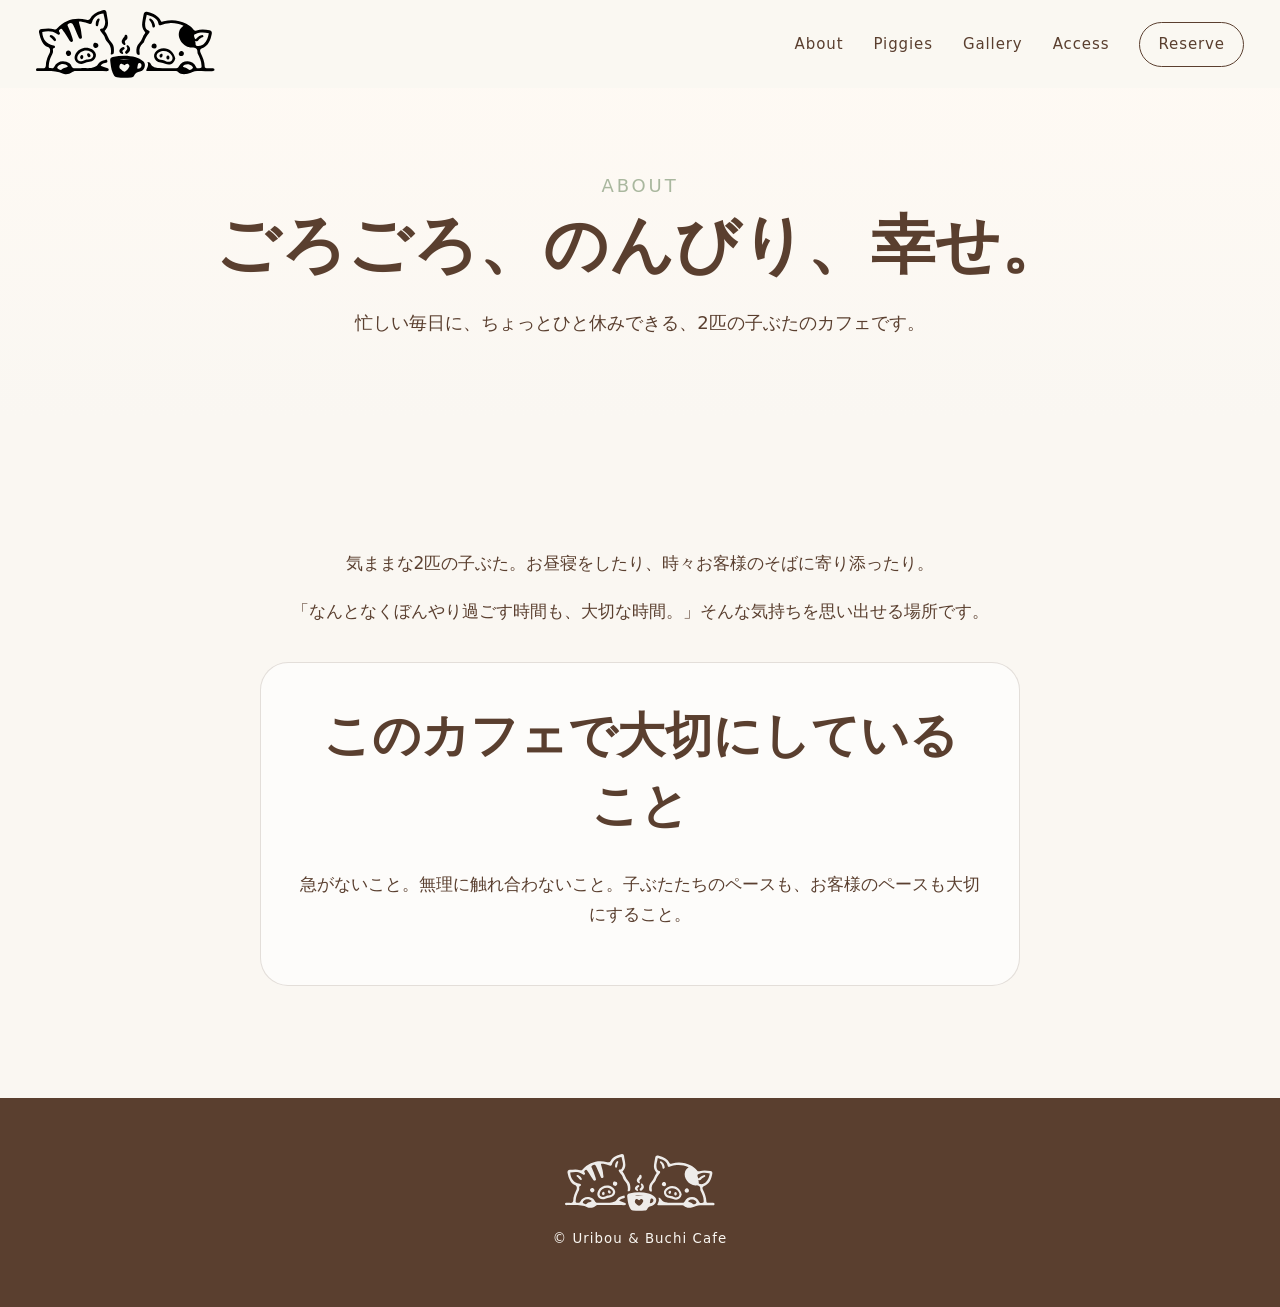
==== about.html @ 6b231676 "version2と同じ！" ====
<!doctype html>
<html lang="ja">
<head>
  <meta charset="utf-8">
  <meta name="viewport" content="width=device-width, initial-scale=1">
  <title>About | ウリ坊とぶちのカフェ</title>
  <link rel="stylesheet" href="style.css">
</head>
<body>
  <header class="site-header">
    <a class="header-logo" href="index.html" aria-label="トップへ戻る">
      <img src="logo.svg" alt="ウリ坊とぶちのカフェ">
    </a>

    <input type="checkbox" id="menu-toggle" class="menu-toggle" aria-label="メニューを開く">
    <label class="menu-button" for="menu-toggle">
      <span></span>
      <span></span>
      <span></span>
    </label>

    <nav class="site-nav" aria-label="メインメニュー">
      <a href="about.html">About</a>
      <a href="piggies.html">Piggies</a>
      <a href="gallery.html">Gallery</a>
      <a href="access.html">Access</a>
      <a class="reserve-link" href="reserve.html">Reserve</a>
    </nav>
  </header>

  <main>
    <section class="page-hero">
      <p class="section-kicker">About</p>
      <h1>ごろごろ、のんびり、幸せ。</h1>
      <p>忙しい毎日に、ちょっとひと休みできる、2匹の子ぶたのカフェです。</p>
    </section>

    <section class="section">
      <div class="section-inner narrow">
        <p>気ままな2匹の子ぶた。お昼寝をしたり、時々お客様のそばに寄り添ったり。</p>
        <p>「なんとなくぼんやり過ごす時間も、大切な時間。」そんな気持ちを思い出せる場所です。</p>
        <div class="soft-box">
          <h2>このカフェで大切にしていること</h2>
          <p>急がないこと。無理に触れ合わないこと。子ぶたたちのペースも、お客様のペースも大切にすること。</p>
        </div>
      </div>
    </section>

  </main>
  <footer class="site-footer">
    <img src="logo.svg" alt="ウリ坊とぶちのカフェ">
    <small>&copy; Uribou & Buchi Cafe</small>
  </footer>

</body>
</html>
---- style.css ----
@charset "UTF-8";

:root {
  --ivory: #faf7f2;
  --brown: #5a3f2f;
  --brown-soft: rgba(90, 63, 47, .72);
  --sage: #a9b79e;
  --white: #fff;
}

* { box-sizing: border-box; }
html { scroll-behavior: smooth; }
body {
  margin: 0;
  background: var(--ivory);
  color: var(--brown);
  font-family: "Yu Gothic", "Hiragino Kaku Gothic ProN", system-ui, sans-serif;
  line-height: 1.8;
}
img, video { max-width: 100%; }
a { color: inherit; text-decoration: none; }

.loading {
  position: fixed;
  inset: 0;
  z-index: 9999;
  display: grid;
  place-items: center;
  background: var(--ivory);
  animation: loadingFadeOut 1s ease 2s forwards;
}
.loading img { display: block; max-width: none; max-height: none; }
@keyframes loadingFadeOut {
  to { opacity: 0; visibility: hidden; pointer-events: none; }
}

.site-header {
  position: fixed;
  top: 0;
  left: 0;
  z-index: 20;
  width: 100%;
  height: 88px;
  display: flex;
  align-items: center;
  justify-content: space-between;
  padding: 20px 36px;
  background: rgba(250, 247, 242, .88);
  backdrop-filter: blur(10px);
}
.header-logo { display: block; width: clamp(130px, 14vw, 190px); }
.header-logo img { display: block; width: 100%; height: auto; }

.site-nav {
  display: flex;
  align-items: center;
  gap: 30px;
  font-size: 15px;
  letter-spacing: .06em;
}
.site-nav a { position: relative; padding: 6px 0; }
.site-nav a::after {
  content: "";
  position: absolute;
  left: 0; bottom: 0;
  width: 0; height: 1px;
  background: var(--brown);
  transition: width .3s ease;
}
.site-nav a:hover::after { width: 100%; }
.reserve-link {
  padding: 8px 18px !important;
  border: 1px solid var(--brown);
  border-radius: 999px;
}
.reserve-link::after { display: none; }
.menu-toggle, .menu-button { display: none; }

.hero {
  position: relative;
  min-height: 100vh;
  display: grid;
  place-items: center;
  overflow: hidden;
  background: var(--brown);
}
.hero-video {
  position: absolute;
  inset: -3px;
  width: calc(100% + 6px);
  height: calc(100% + 6px);
  object-fit: cover;
  filter: blur(1.5px);
  opacity: 0;
  animation: videoIn 1.4s ease 1.9s forwards;
}
.hero-overlay {
  position: absolute;
  inset: 0;
  background: rgba(60, 38, 25, .28);
  opacity: 0;
  animation: videoIn 1.4s ease 1.9s forwards;
}
@keyframes videoIn { to { opacity: 1; } }

.hero-copy {
  position: relative;
  z-index: 2;
  text-align: center;
  color: var(--white);
  padding: 24px;
  opacity: 0;
  transform: translateY(16px);
  animation: copyIn 1.2s ease 2.6s forwards;
}
@keyframes copyIn { to { opacity: 1; transform: translateY(0); } }

.hero-label {
  margin: 0 0 18px;
  font-size: 14px;
  letter-spacing: .18em;
  text-transform: uppercase;
}
.hero h1 {
  margin: 0 0 16px;
  font-size: clamp(34px, 5vw, 76px);
  line-height: 1.35;
  letter-spacing: .05em;
  text-shadow: 0 3px 18px rgba(0, 0, 0, .35);
}
.hero-sub {
  margin: 0 0 42px;
  font-size: clamp(18px, 2.4vw, 34px);
  letter-spacing: .08em;
  text-shadow: 0 3px 18px rgba(0, 0, 0, .35);
}
.scroll-link {
  display: inline-block;
  font-size: 13px;
  letter-spacing: .18em;
  opacity: .9;
}
.scroll-link::after {
  content: "";
  display: block;
  width: 1px;
  height: 46px;
  margin: 12px auto 0;
  background: currentColor;
}

.page-hero {
  padding: 170px 28px 80px;
  text-align: center;
  background: linear-gradient(180deg, #fffaf4, var(--ivory));
}
.page-hero h1 {
  margin: 0 0 18px;
  font-size: clamp(34px, 5vw, 64px);
  line-height: 1.35;
}
.page-hero p {
  margin: 0 auto;
  max-width: 720px;
  font-size: 18px;
}

.section { padding: 112px 28px; }
.section-inner {
  width: min(1040px, 100%);
  margin: 0 auto;
}
.narrow {
  width: min(760px, 100%);
  text-align: center;
}
.section-kicker {
  margin: 0 0 12px;
  color: var(--sage);
  font-size: 14px;
  letter-spacing: .16em;
  text-transform: uppercase;
}
.section h2 {
  margin: 0 0 28px;
  font-size: clamp(28px, 4vw, 48px);
  line-height: 1.45;
}
.section p { font-size: 17px; }
.center { text-align: center; margin-top: 34px; }

.text-link {
  display: inline-block;
  margin-top: 24px;
  padding-bottom: 4px;
  border-bottom: 1px solid currentColor;
  letter-spacing: .06em;
}

.piggies-section, .access-section { background: #fffaf4; }

.piggy-cards {
  display: grid;
  grid-template-columns: repeat(2, 1fr);
  gap: 26px;
  margin-top: 36px;
}
.piggy-card, .reserve-card, .soft-box {
  padding: 38px;
  border: 1px solid rgba(90, 63, 47, .16);
  border-radius: 28px;
  background: rgba(255, 255, 255, .62);
}
.soft-box { margin-top: 36px; }
.piggy-photo {
  width: 100%;
  aspect-ratio: 4 / 3;
  object-fit: cover;
  border-radius: 22px;
  margin-bottom: 22px;
  filter: saturate(.92);
}
.piggy-icon {
  font-size: 42px;
  margin-bottom: 12px;
}
.piggy-card h3 {
  margin: 0 0 10px;
  font-size: 24px;
}
.piggy-card p { margin: 0; }

.profile-list {
  display: grid;
  gap: 42px;
}
.profile-card {
  display: grid;
  grid-template-columns: 1.05fr .95fr;
  gap: 38px;
  align-items: center;
  padding: 38px;
  border-radius: 34px;
  background: rgba(255, 255, 255, .66);
  border: 1px solid rgba(90, 63, 47, .14);
}
.profile-card.reverse img { order: 2; }
.profile-card img {
  width: 100%;
  aspect-ratio: 4 / 3;
  object-fit: cover;
  border-radius: 28px;
}
.profile-card h2 {
  margin: 0 0 16px;
  font-size: clamp(30px, 4vw, 48px);
}
.simple-list {
  margin: 24px 0 0;
  padding-left: 1.3em;
}

.movie-section {
  background: var(--ivory);
}
.movie-grid {
  display: grid;
  grid-template-columns: .8fr 1.2fr;
  gap: 44px;
  align-items: center;
}
.inline-video,
.featured-movie video {
  width: 100%;
  border-radius: 34px;
  object-fit: cover;
  filter: blur(.6px) saturate(.92);
}
.inline-video {
  aspect-ratio: 16 / 9;
}
.featured-movie {
  margin-bottom: 38px;
}
.featured-movie video {
  max-height: 620px;
}

.gallery-grid {
  display: grid;
  grid-template-columns: repeat(4, 1fr);
  gap: 18px;
  margin-top: 36px;
}
.gallery-image,
.gallery-item {
  width: 100%;
  aspect-ratio: 4 / 5;
  border-radius: 28px;
}
.gallery-image {
  object-fit: cover;
}
.gallery-item {
  display: grid;
  place-items: center;
  background: linear-gradient(145deg, #f1e7d8, #fffaf4);
  color: var(--brown-soft);
  font-size: 15px;
  letter-spacing: .08em;
}

.access-grid {
  display: grid;
  grid-template-columns: 1fr 1.1fr;
  gap: 48px;
  align-items: center;
}
.info-list { margin: 0; }
.info-list div {
  display: grid;
  grid-template-columns: 100px 1fr;
  gap: 20px;
  padding: 16px 0;
  border-bottom: 1px solid rgba(90, 63, 47, .16);
}
.info-list dt { font-weight: 700; }
.info-list dd { margin: 0; }
.map-placeholder {
  min-height: 320px;
  display: grid;
  place-items: center;
  border-radius: 32px;
  background: #eadfcf;
  color: rgba(90, 63, 47, .46);
  letter-spacing: .2em;
}

.reserve-section { text-align: center; }
.reserve-card { margin-bottom: 28px; }
.reserve-button {
  display: inline-block;
  margin-top: 26px;
  padding: 14px 42px;
  border-radius: 999px;
  background: var(--brown);
  color: var(--white);
  letter-spacing: .08em;
}

.site-footer {
  display: grid;
  place-items: center;
  gap: 16px;
  padding: 56px 24px;
  background: var(--brown);
  color: var(--ivory);
}
.site-footer img {
  width: 150px;
  filter: brightness(0) invert(1);
  opacity: .9;
}
.site-footer small { letter-spacing: .08em; }

@media (max-width: 768px) {
  .site-header {
    height: 76px;
    padding: 16px 20px;
  }

  .header-logo { width: 142px; }

  .menu-button {
    display: grid;
    gap: 5px;
    width: 36px;
    cursor: pointer;
  }

  .menu-button span {
    display: block;
    height: 1px;
    background: var(--brown);
  }

  .site-nav {
    position: fixed;
    top: 76px;
    left: 0;
    width: 100%;
    display: grid;
    gap: 0;
    padding: 18px 24px 28px;
    background: rgba(250, 247, 242, .96);
    transform: translateY(-120%);
    transition: transform .3s ease;
  }

  .menu-toggle:checked ~ .site-nav {
    transform: translateY(0);
  }

  .site-nav a {
    padding: 14px 0;
    border-bottom: 1px solid rgba(90, 63, 47, .12);
  }

  .reserve-link {
    margin-top: 16px;
    text-align: center;
  }

  .page-hero { padding: 130px 22px 64px; }
  .section { padding: 84px 22px; }

  .piggy-cards,
  .gallery-grid,
  .access-grid,
  .movie-grid,
  .profile-card {
    grid-template-columns: 1fr;
  }

  .gallery-grid { grid-template-columns: repeat(2, 1fr); }
  .profile-card.reverse img { order: 0; }
  .piggy-card, .reserve-card, .soft-box, .profile-card { padding: 28px; }
}
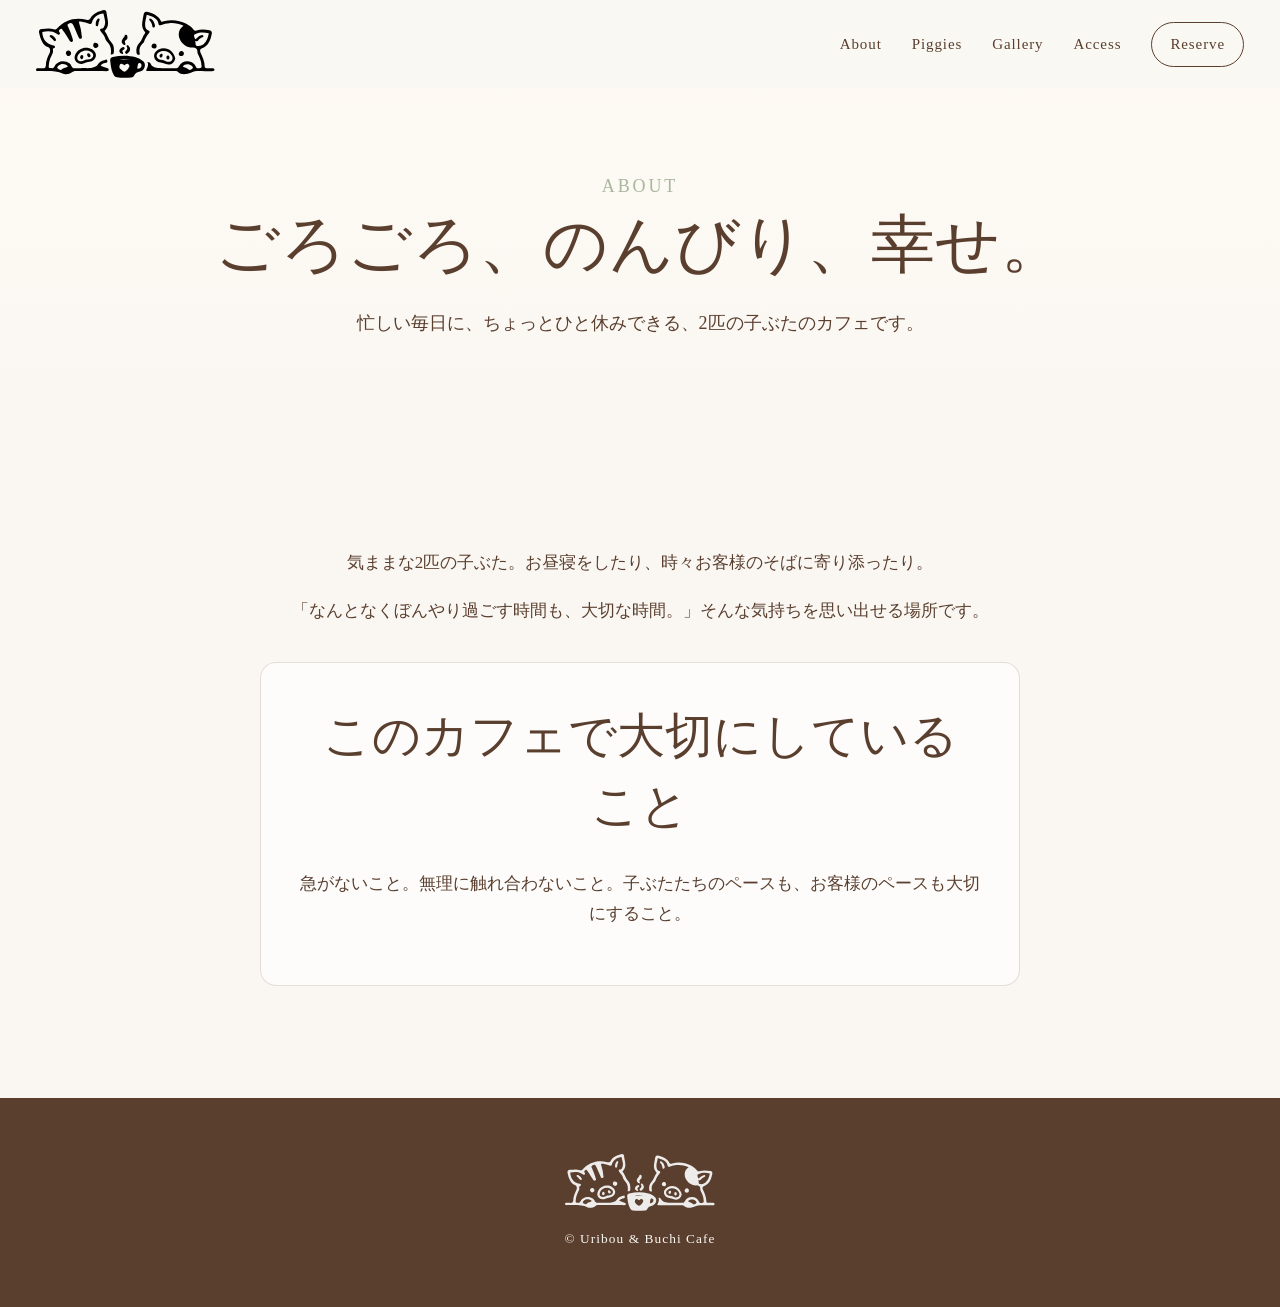
==== commit c2aba7b9: "version3" ====
--- a/about.html
+++ b/about.html
@@ -4,7 +4,7 @@
   <meta charset="utf-8">
   <meta name="viewport" content="width=device-width, initial-scale=1">
   <title>About | ウリ坊とぶちのカフェ</title>
-  <link rel="stylesheet" href="style.css">
+  <link rel="stylesheet" href="css/style.css">
 </head>
 <body>
   <header class="site-header">
--- a/css/style.css
+++ b/css/style.css
@@ -0,0 +1,436 @@
+@charset "UTF-8";
+
+:root {
+  --ivory: #faf7f2;
+  --brown: #5a3f2f;
+  --brown-soft: rgba(90, 63, 47, .72);
+  --sage: #a9b79e;
+  --white: #fff;
+}
+
+* { box-sizing: border-box; }
+html { scroll-behavior: smooth; }
+body {
+  margin: 0;
+  background: var(--ivory);
+  color: var(--brown);
+  font-family: "Noto Serif JP", serif;
+  font-weight: 300;
+  line-height: 1.8;
+}
+
+h1,
+h2,
+.hero-copy {
+  font-weight: 200;
+  line-height: 1.3;
+}
+img, video { max-width: 100%; }
+a { color: inherit; text-decoration: none; }
+
+.loading {
+  position: fixed;
+  inset: 0;
+  z-index: 9999;
+  display: grid;
+  place-items: center;
+  background: var(--ivory);
+  animation: loadingFadeOut 1s ease 2s forwards;
+}
+.loading img { display: block; max-width: none; max-height: none; }
+@keyframes loadingFadeOut {
+  to { opacity: 0; visibility: hidden; pointer-events: none; }
+}
+
+.site-header {
+  position: fixed;
+  top: 0;
+  left: 0;
+  z-index: 20;
+  width: 100%;
+  height: 88px;
+  display: flex;
+  align-items: center;
+  justify-content: space-between;
+  padding: 20px 36px;
+  background: rgba(250, 247, 242, .88);
+  backdrop-filter: blur(10px);
+}
+.header-logo { display: block; width: clamp(130px, 14vw, 190px); }
+.header-logo img { display: block; width: 100%; height: auto; }
+
+.site-nav {
+  display: flex;
+  align-items: center;
+  gap: 30px;
+  font-size: 15px;
+  letter-spacing: .06em;
+}
+.site-nav a { position: relative; padding: 6px 0; }
+.site-nav a::after {
+  content: "";
+  position: absolute;
+  left: 0; bottom: 0;
+  width: 0; height: 1px;
+  background: var(--brown);
+  transition: width .3s ease;
+}
+.site-nav a:hover::after { width: 100%; }
+.reserve-link {
+  padding: 8px 18px !important;
+  border: 1px solid var(--brown);
+  border-radius: 999px;
+}
+.reserve-link::after { display: none; }
+.menu-toggle, .menu-button { display: none; }
+
+.hero {
+  position: relative;
+  min-height: 100vh;
+  display: grid;
+  place-items: center;
+  overflow: hidden;
+  background: var(--brown);
+}
+.hero-video {
+  position: absolute;
+  inset: -3px;
+  width: calc(100% + 6px);
+  height: calc(100% + 6px);
+  object-fit: cover;
+  filter: blur(1.5px);
+  opacity: 0;
+  animation: videoIn 1.4s ease 1.9s forwards;
+}
+.hero-overlay {
+  position: absolute;
+  inset: 0;
+  background: rgba(60, 38, 25, .28);
+  opacity: 0;
+  animation: videoIn 1.4s ease 1.9s forwards;
+}
+@keyframes videoIn { to { opacity: 1; } }
+
+.hero-copy {
+  position: relative;
+  z-index: 2;
+  text-align: center;
+  color: var(--white);
+  padding: 24px;
+  opacity: 0;
+  transform: translateY(16px);
+  animation: copyIn 1.2s ease 2.6s forwards;
+}
+@keyframes copyIn { to { opacity: 1; transform: translateY(0); } }
+
+.hero-label {
+  margin: 0 0 18px;
+  font-size: 14px;
+  letter-spacing: .18em;
+  text-transform: uppercase;
+}
+.hero h1 {
+  margin: 0 0 16px;
+  font-size: clamp(34px, 5vw, 76px);
+  line-height: 1.35;
+  letter-spacing: .05em;
+  text-shadow: 0 3px 18px rgba(0, 0, 0, .35);
+}
+.hero-sub {
+  margin: 0 0 42px;
+  font-size: clamp(18px, 2.4vw, 34px);
+  letter-spacing: .08em;
+  text-shadow: 0 3px 18px rgba(0, 0, 0, .35);
+}
+.scroll-link {
+  display: inline-block;
+  font-size: 13px;
+  letter-spacing: .18em;
+  opacity: .9;
+}
+.scroll-link::after {
+  content: "";
+  display: block;
+  width: 1px;
+  height: 46px;
+  margin: 12px auto 0;
+  background: currentColor;
+}
+
+.page-hero {
+  padding: 170px 28px 80px;
+  text-align: center;
+  background: linear-gradient(180deg, #fffaf4, var(--ivory));
+}
+.page-hero h1 {
+  margin: 0 0 18px;
+  font-size: clamp(34px, 5vw, 64px);
+  line-height: 1.35;
+}
+.page-hero p {
+  margin: 0 auto;
+  max-width: 720px;
+  font-size: 18px;
+}
+
+.section { padding: 112px 28px; }
+.section-inner {
+  width: min(1040px, 100%);
+  margin: 0 auto;
+}
+.narrow {
+  width: min(760px, 100%);
+  text-align: center;
+}
+.section-kicker {
+  margin: 0 0 12px;
+  color: var(--sage);
+  font-size: 14px;
+  letter-spacing: .16em;
+  text-transform: uppercase;
+}
+.section h2 {
+  margin: 0 0 28px;
+  font-size: clamp(28px, 4vw, 48px);
+  line-height: 1.45;
+}
+.section p { font-size: 17px; }
+.center { text-align: center; margin-top: 34px; }
+
+.text-link {
+  display: inline-block;
+  margin-top: 24px;
+  padding-bottom: 4px;
+  border-bottom: 1px solid currentColor;
+  letter-spacing: .06em;
+}
+
+.piggies-section, .access-section { background: #fffaf4; }
+
+.piggy-cards {
+  display: grid;
+  grid-template-columns: repeat(2, 1fr);
+  gap: 26px;
+  margin-top: 36px;
+}
+.piggy-card, .reserve-card, .soft-box {
+  padding: 38px;
+  border: 1px solid rgba(90, 63, 47, .16);
+  border-radius: 16px;
+  background: rgba(255, 255, 255, .62);
+}
+.soft-box { margin-top: 36px; }
+.piggy-photo {
+  width: 100%;
+  aspect-ratio: 4 / 3;
+  object-fit: cover;
+  border-radius: 22px;
+  margin-bottom: 22px;
+  filter: saturate(.92);
+}
+.piggy-icon {
+  font-size: 42px;
+  margin-bottom: 12px;
+}
+.piggy-card h3 {
+  margin: 0 0 10px;
+  font-size: 24px;
+}
+.piggy-card p { margin: 0; }
+
+.profile-list {
+  display: grid;
+  gap: 42px;
+}
+.profile-card {
+  display: grid;
+  grid-template-columns: 1.05fr .95fr;
+  gap: 38px;
+  align-items: center;
+  padding: 38px;
+  border-radius: 16px;
+  background: rgba(255, 255, 255, .66);
+  border: 1px solid rgba(90, 63, 47, .14);
+}
+.profile-card.reverse img { order: 2; }
+.profile-card img {
+  width: 100%;
+  aspect-ratio: 4 / 3;
+  object-fit: cover;
+  border-radius: 16px;
+}
+.profile-card h2 {
+  margin: 0 0 16px;
+  font-size: clamp(30px, 4vw, 48px);
+}
+.simple-list {
+  margin: 24px 0 0;
+  padding-left: 1.3em;
+}
+
+.movie-section {
+  background: var(--ivory);
+}
+.movie-grid {
+  display: grid;
+  grid-template-columns: .8fr 1.2fr;
+  gap: 44px;
+  align-items: center;
+}
+.inline-video,
+.featured-movie video {
+  width: 100%;
+  border-radius: 16px;
+  object-fit: cover;
+  filter: blur(.6px) saturate(.92);
+}
+.inline-video {
+  aspect-ratio: 16 / 9;
+}
+.featured-movie {
+  margin-bottom: 38px;
+}
+.featured-movie video {
+  max-height: 620px;
+}
+
+.gallery-grid {
+  display: grid;
+  grid-template-columns: repeat(4, 1fr);
+  gap: 18px;
+  margin-top: 36px;
+}
+.gallery-image,
+.gallery-item {
+  width: 100%;
+  aspect-ratio: 4 / 5;
+  border-radius: 16px;
+}
+.gallery-image {
+  object-fit: cover;
+}
+.gallery-item {
+  display: grid;
+  place-items: center;
+  background: linear-gradient(145deg, #f1e7d8, #fffaf4);
+  color: var(--brown-soft);
+  font-size: 15px;
+  letter-spacing: .08em;
+}
+
+.access-grid {
+  display: grid;
+  grid-template-columns: 1fr 1.1fr;
+  gap: 48px;
+  align-items: center;
+}
+.info-list { margin: 0; }
+.info-list div {
+  display: grid;
+  grid-template-columns: 100px 1fr;
+  gap: 20px;
+  padding: 16px 0;
+  border-bottom: 1px solid rgba(90, 63, 47, .16);
+}
+.info-list dt { font-weight: 700; }
+.info-list dd { margin: 0; }
+.map-placeholder {
+  min-height: 320px;
+  display: grid;
+  place-items: center;
+  border-radius: 10px;
+  background: #eadfcf;
+  color: rgba(90, 63, 47, .46);
+  letter-spacing: .2em;
+}
+
+.reserve-section { text-align: center; }
+.reserve-card { margin-bottom: 28px; }
+.reserve-button {
+  display: inline-block;
+  margin-top: 26px;
+  padding: 14px 42px;
+  border-radius: 999px;
+  background: var(--brown);
+  color: var(--white);
+  letter-spacing: .08em;
+}
+
+.site-footer {
+  display: grid;
+  place-items: center;
+  gap: 16px;
+  padding: 56px 24px;
+  background: var(--brown);
+  color: var(--ivory);
+}
+.site-footer img {
+  width: 150px;
+  filter: brightness(0) invert(1);
+  opacity: .9;
+}
+.site-footer small { letter-spacing: .08em; }
+
+@media (max-width: 768px) {
+  .site-header {
+    height: 76px;
+    padding: 16px 20px;
+  }
+
+  .header-logo { width: 142px; }
+
+  .menu-button {
+    display: grid;
+    gap: 5px;
+    width: 36px;
+    cursor: pointer;
+  }
+
+  .menu-button span {
+    display: block;
+    height: 1px;
+    background: var(--brown);
+  }
+
+  .site-nav {
+    position: fixed;
+    top: 76px;
+    left: 0;
+    width: 100%;
+    display: grid;
+    gap: 0;
+    padding: 18px 24px 28px;
+    background: rgba(250, 247, 242, .96);
+    transform: translateY(-120%);
+    transition: transform .3s ease;
+  }
+
+  .menu-toggle:checked ~ .site-nav {
+    transform: translateY(0);
+  }
+
+  .site-nav a {
+    padding: 14px 0;
+    border-bottom: 1px solid rgba(90, 63, 47, .12);
+  }
+
+  .reserve-link {
+    margin-top: 16px;
+    text-align: center;
+  }
+
+  .page-hero { padding: 130px 22px 64px; }
+  .section { padding: 84px 22px; }
+
+  .piggy-cards,
+  .gallery-grid,
+  .access-grid,
+  .movie-grid,
+  .profile-card {
+    grid-template-columns: 1fr;
+  }
+
+  .gallery-grid { grid-template-columns: repeat(2, 1fr); }
+  .profile-card.reverse img { order: 0; }
+  .piggy-card, .reserve-card, .soft-box, .profile-card { padding: 28px; }
+}
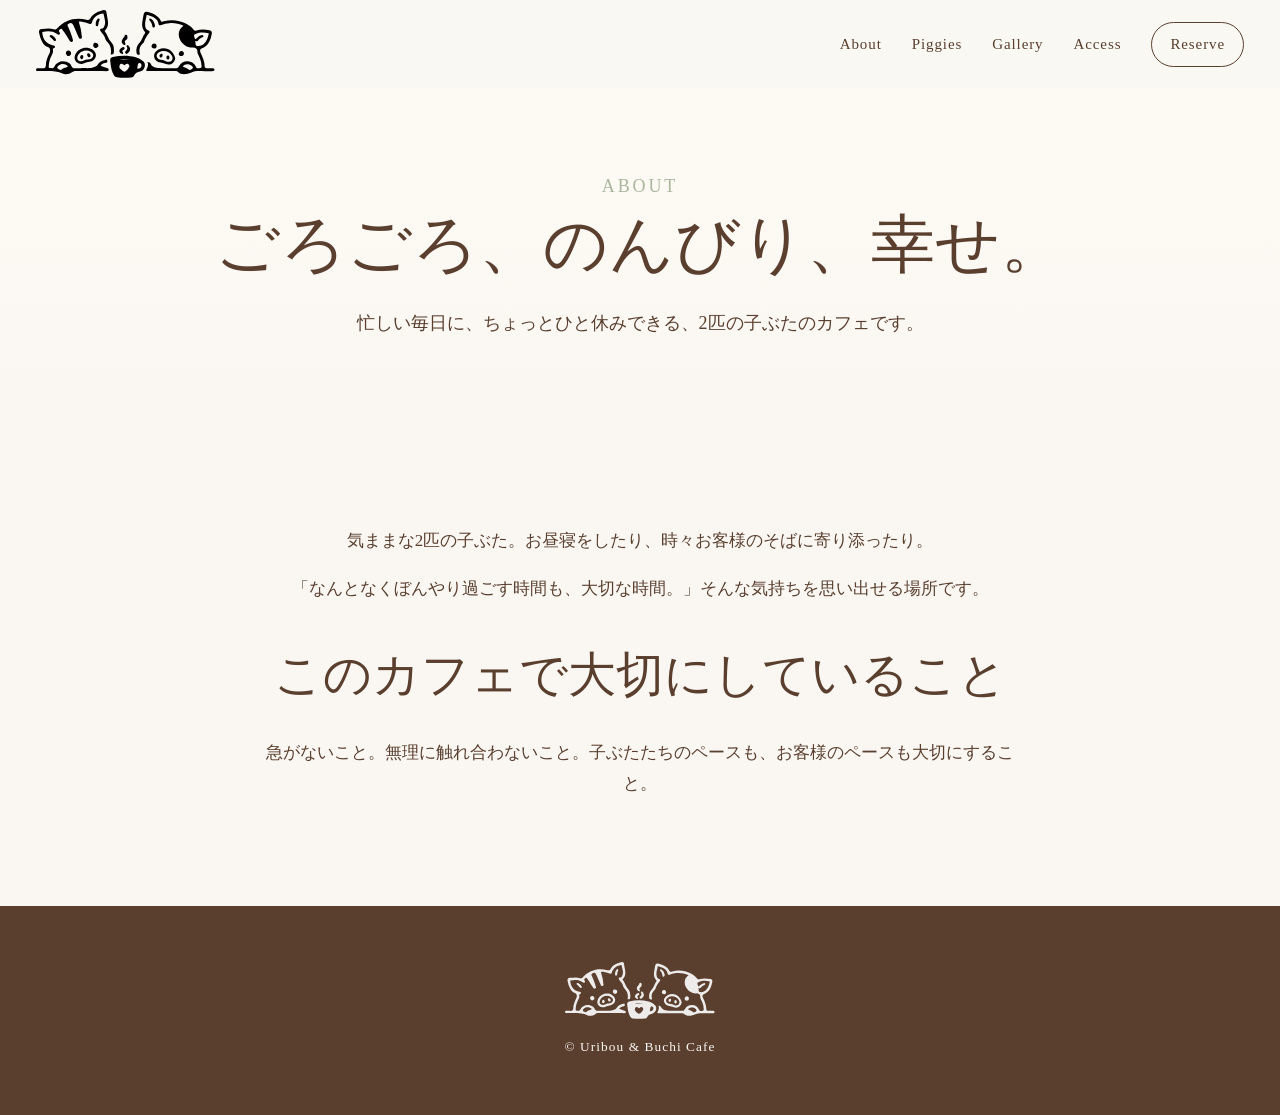
==== commit 36e1bf22: "全ページのアニメーション統一とReserveページの調整 全ページにフローティング演出を追加し、Reserveページのアイキャッチと余白を調整。" ====
--- a/about.html
+++ b/about.html
@@ -52,5 +52,6 @@
     <small>&copy; Uribou & Buchi Cafe</small>
   </footer>
 
+  <script src="js/page-motion.js"></script>
 </body>
 </html>
--- a/css/style.css
+++ b/css/style.css
@@ -8,8 +8,72 @@
   --white: #fff;
 }
 
-* { box-sizing: border-box; }
-html { scroll-behavior: smooth; }
+/* Subpage motion tone
+   TOPと同じく、最初に現れた後は情報を消さずにゆっくり漂わせる */
+.motion-ready .page-motion {
+  opacity: 0;
+  transition:
+    opacity 1.15s ease var(--motion-delay, 0s),
+    transform 1.35s cubic-bezier(.22, 1, .36, 1) var(--motion-delay, 0s);
+}
+
+.motion-ready .page-motion.motion-rise {
+  transform: translateY(42px) scale(.98);
+}
+
+.motion-ready .page-motion.motion-from-left {
+  transform: translateX(-52px) rotate(-1.8deg);
+}
+
+.motion-ready .page-motion.motion-from-right {
+  transform: translateX(52px) rotate(1.8deg);
+}
+
+.motion-ready .page-motion.is-shown {
+  opacity: 1;
+  transform: none;
+}
+
+@keyframes subpage-float {
+  0%,
+  100% {
+    translate: 0 0;
+  }
+
+  36% {
+    translate: 1px -5px;
+  }
+
+  70% {
+    translate: -1px -2px;
+  }
+}
+
+.motion-ready .page-motion.is-shown.is-floating {
+  animation:
+    subpage-float var(--float-duration, 8s) ease-in-out
+    calc(1.35s + var(--motion-delay, 0s)) infinite;
+}
+
+@media (prefers-reduced-motion: reduce) {
+  .motion-ready .page-motion,
+  .motion-ready .page-motion.is-shown.is-floating {
+    opacity: 1;
+    transform: none;
+    translate: none;
+    transition: none;
+    animation: none;
+  }
+}
+
+* {
+  box-sizing: border-box;
+}
+
+html {
+  scroll-behavior: smooth;
+}
+
 body {
   margin: 0;
   background: var(--ivory);
@@ -17,6 +81,9 @@
   font-family: "Noto Serif JP", serif;
   font-weight: 300;
   line-height: 1.8;
+  width: 100%;
+  overflow-x: hidden;
+
 }
 
 h1,
@@ -25,8 +92,16 @@
   font-weight: 200;
   line-height: 1.3;
 }
-img, video { max-width: 100%; }
-a { color: inherit; text-decoration: none; }
+
+img,
+video {
+  max-width: 100%;
+}
+
+a {
+  color: inherit;
+  text-decoration: none;
+}
 
 .loading {
   position: fixed;
@@ -37,9 +112,19 @@
   background: var(--ivory);
   animation: loadingFadeOut 1s ease 2s forwards;
 }
-.loading img { display: block; max-width: none; max-height: none; }
+
+.loading img {
+  display: block;
+  max-width: none;
+  max-height: none;
+}
+
 @keyframes loadingFadeOut {
-  to { opacity: 0; visibility: hidden; pointer-events: none; }
+  to {
+    opacity: 0;
+    visibility: hidden;
+    pointer-events: none;
+  }
 }
 
 .site-header {
@@ -56,8 +141,17 @@
   background: rgba(250, 247, 242, .88);
   backdrop-filter: blur(10px);
 }
-.header-logo { display: block; width: clamp(130px, 14vw, 190px); }
-.header-logo img { display: block; width: 100%; height: auto; }
+
+.header-logo {
+  display: block;
+  width: clamp(130px, 14vw, 190px);
+}
+
+.header-logo img {
+  display: block;
+  width: 100%;
+  height: auto;
+}
 
 .site-nav {
   display: flex;
@@ -66,23 +160,41 @@
   font-size: 15px;
   letter-spacing: .06em;
 }
-.site-nav a { position: relative; padding: 6px 0; }
+
+.site-nav a {
+  position: relative;
+  padding: 6px 0;
+}
+
 .site-nav a::after {
   content: "";
   position: absolute;
-  left: 0; bottom: 0;
-  width: 0; height: 1px;
+  left: 0;
+  bottom: 0;
+  width: 0;
+  height: 1px;
   background: var(--brown);
   transition: width .3s ease;
 }
-.site-nav a:hover::after { width: 100%; }
+
+.site-nav a:hover::after {
+  width: 100%;
+}
+
 .reserve-link {
   padding: 8px 18px !important;
   border: 1px solid var(--brown);
   border-radius: 999px;
 }
-.reserve-link::after { display: none; }
-.menu-toggle, .menu-button { display: none; }
+
+.reserve-link::after {
+  display: none;
+}
+
+.menu-toggle,
+.menu-button {
+  display: none;
+}
 
 .hero {
   position: relative;
@@ -92,6 +204,86 @@
   overflow: hidden;
   background: var(--brown);
 }
+
+.page-illusts {
+  position: absolute;
+  inset: 0;
+  width: 100%;
+  z-index: 5;
+  pointer-events: none;
+  overflow-x: clip;
+  overflow-y: visible;
+}
+
+.float-illust {
+  position: absolute;
+  width: 300px;
+  max-width: none;
+  pointer-events: none;
+  opacity: 0.85;
+  animation: float 8s ease-in-out infinite;
+}
+
+.illust01 {
+  top: 720px;
+  left: -50px;
+  width: 340px;
+  transform: rotate(-24deg);
+  z-index: 10;
+}
+
+.illust02 {
+  top: 1050px;
+  right: -80px;
+  width: 320px;
+  animation-delay: 1s;
+}
+
+.illust03 {
+  top: 1450px;
+  left: -90px;
+  width: 260px;
+  animation-delay: 2s;
+  transform: rotate(-4deg);
+}
+
+.illust04 {
+  top: 1850px;
+  right: -20px;
+  width: 230px;
+  animation-delay: 1.5s;
+  transform: rotate(-6deg);
+}
+
+.illust05 {
+  top: 2250px;
+  left: -80px;
+  width: 300px;
+  animation-delay: 3s;
+}
+
+.illust06 {
+  top: 2650px;
+  right: -20px;
+  width: 240px;
+  animation-delay: 2.5s;
+  transform: rotate(-12deg);
+}
+
+@keyframes float {
+  0% {
+    transform: translateY(0) rotate(0deg);
+  }
+
+  50% {
+    transform: translateY(-22px) rotate(3deg);
+  }
+
+  100% {
+    transform: translateY(0) rotate(0deg);
+  }
+}
+
 .hero-video {
   position: absolute;
   inset: -3px;
@@ -102,6 +294,7 @@
   opacity: 0;
   animation: videoIn 1.4s ease 1.9s forwards;
 }
+
 .hero-overlay {
   position: absolute;
   inset: 0;
@@ -109,7 +302,12 @@
   opacity: 0;
   animation: videoIn 1.4s ease 1.9s forwards;
 }
-@keyframes videoIn { to { opacity: 1; } }
+
+@keyframes videoIn {
+  to {
+    opacity: 1;
+  }
+}
 
 .hero-copy {
   position: relative;
@@ -121,7 +319,13 @@
   transform: translateY(16px);
   animation: copyIn 1.2s ease 2.6s forwards;
 }
-@keyframes copyIn { to { opacity: 1; transform: translateY(0); } }
+
+@keyframes copyIn {
+  to {
+    opacity: 1;
+    transform: translateY(0);
+  }
+}
 
 .hero-label {
   margin: 0 0 18px;
@@ -129,6 +333,7 @@
   letter-spacing: .18em;
   text-transform: uppercase;
 }
+
 .hero h1 {
   margin: 0 0 16px;
   font-size: clamp(34px, 5vw, 76px);
@@ -136,18 +341,21 @@
   letter-spacing: .05em;
   text-shadow: 0 3px 18px rgba(0, 0, 0, .35);
 }
+
 .hero-sub {
   margin: 0 0 42px;
   font-size: clamp(18px, 2.4vw, 34px);
   letter-spacing: .08em;
   text-shadow: 0 3px 18px rgba(0, 0, 0, .35);
 }
+
 .scroll-link {
   display: inline-block;
   font-size: 13px;
   letter-spacing: .18em;
   opacity: .9;
 }
+
 .scroll-link::after {
   content: "";
   display: block;
@@ -162,26 +370,33 @@
   text-align: center;
   background: linear-gradient(180deg, #fffaf4, var(--ivory));
 }
+
 .page-hero h1 {
   margin: 0 0 18px;
   font-size: clamp(34px, 5vw, 64px);
   line-height: 1.35;
 }
+
 .page-hero p {
   margin: 0 auto;
   max-width: 720px;
   font-size: 18px;
 }
 
-.section { padding: 112px 28px; }
+.section {
+  padding: 90px 28px;
+}
+
 .section-inner {
   width: min(1040px, 100%);
   margin: 0 auto;
 }
+
 .narrow {
   width: min(760px, 100%);
   text-align: center;
 }
+
 .section-kicker {
   margin: 0 0 12px;
   color: var(--sage);
@@ -189,13 +404,21 @@
   letter-spacing: .16em;
   text-transform: uppercase;
 }
+
 .section h2 {
   margin: 0 0 28px;
   font-size: clamp(28px, 4vw, 48px);
   line-height: 1.45;
 }
-.section p { font-size: 17px; }
-.center { text-align: center; margin-top: 34px; }
+
+.section p {
+  font-size: 17px;
+}
+
+.center {
+  text-align: center;
+  margin-top: 34px;
+}
 
 .text-link {
   display: inline-block;
@@ -205,43 +428,230 @@
   letter-spacing: .06em;
 }
 
-.piggies-section, .access-section { background: #fffaf4; }
+.piggies-section,
+.access-section {
+  background: #fffaf4;
+}
+
+.piggies-section {
+  overflow-x: clip;
+}
 
 .piggy-cards {
   display: grid;
   grid-template-columns: repeat(2, 1fr);
   gap: 26px;
+
+
   margin-top: 36px;
 }
-.piggy-card, .reserve-card, .soft-box {
-  padding: 38px;
-  border: 1px solid rgba(90, 63, 47, .16);
-  border-radius: 16px;
-  background: rgba(255, 255, 255, .62);
-}
-.soft-box { margin-top: 36px; }
+
+.piggy-card {
+  padding: 0;
+  border: none;
+  background: transparent;
+  opacity: 0;
+  transition:
+    opacity 2s ease .75s,
+    transform 2s cubic-bezier(.16, 1, .3, 1) .75s;
+}
+
+
+.piggy-photo {
+  border-radius: 999px 999px 24px 24px;
+  margin-bottom: 24px;
+}
+
+
+.piggy-card h3 {
+  font-size: 28px;
+  font-weight: 300;
+  letter-spacing: .08em;
+}
+
+
+.piggy-card p {
+  max-width: 420px;
+  margin: 0 auto;
+  color: var(--brown-soft);
+}
+
+.soft-box {
+  margin-top: 36px;
+}
+
 .piggy-photo {
   width: 100%;
   aspect-ratio: 4 / 3;
   object-fit: cover;
   border-radius: 22px;
   margin-bottom: 22px;
+
+
   filter: saturate(.92);
 }
+
+.piggy-name {
+  display: flex;
+  align-items: center;
+  gap: 12px;
+  margin-bottom: 16px;
+}
+
+.piggy-name h2 {
+  margin: 0;
+  writing-mode: vertical-rl;
+  text-orientation: upright;
+  line-height: 1.2;
+  letter-spacing: 0.12em;
+}
+
+.piggy-name-illust {
+  display: block;
+  width: 56px;
+  height: auto;
+}
+
 .piggy-icon {
-  font-size: 42px;
-  margin-bottom: 12px;
-}
+  display: block;
+  width: 80px;
+  height: auto;
+  margin: 0 0 12px;
+}
+
 .piggy-card h3 {
   margin: 0 0 10px;
+
+
   font-size: 24px;
 }
-.piggy-card p { margin: 0; }
+
+.piggy-card p {
+  margin: 0;
+}
+.piggy-visual {
+  position: relative;
+  display: block;
+  overflow: hidden;
+  border-radius: 22px;
+  color: var(--white);
+  text-decoration: none;
+}
+
+.piggy-photo {
+  display: block;
+  width: 100%;
+  aspect-ratio: 4 / 3;
+  margin: 0;
+  object-fit: cover;
+  filter: saturate(.92);
+  transition:
+    transform .6s ease,
+    filter .6s ease;
+}
+
+.piggy-overlay {
+  position: absolute;
+  inset: 0;
+  display: flex;
+  flex-direction: column;
+  justify-content: flex-end;
+  padding: 32px;
+  text-align: left;
+  background: linear-gradient(
+    to top,
+    rgba(62, 42, 30, .82),
+    rgba(62, 42, 30, 0)
+  );
+  opacity: 1;
+}
+
+.piggy-overlay h3 {
+  margin: 6px 0 10px;
+  color: var(--white);
+  font-size: 32px;
+  opacity: 0;
+  transform: translateY(24px);
+  transition:
+    opacity .95s ease,
+    transform .95s ease;
+  transition-delay: .4s;
+}
+
+.piggy-overlay p {
+  margin: 0;
+  color: rgba(255, 255, 255, .9);
+  line-height: 1.8;
+  opacity: 0;
+  transform: translateY(24px);
+  transition:
+    opacity .95s ease,
+    transform .95s ease;
+  transition-delay: .15s;
+}
+
+.piggy-label {
+  font-size: 12px;
+  letter-spacing: .2em;
+  opacity: 0;
+  transform: translateY(24px);
+  transition:
+    opacity .95s ease,
+    transform .95s ease;
+  transition-delay: .4s;
+}
+
+.piggy-card.is-visible .piggy-label,
+.piggy-card.is-visible .piggy-overlay h3 {
+  opacity: 1;
+  transform: translateY(0);
+  transition-duration: .55s;
+  transition-delay: .65s;
+}
+
+.piggy-card.is-visible .piggy-overlay p {
+  opacity: 1;
+  transform: translateY(0);
+  transition-duration: .55s;
+  transition-delay: 1.05s;
+}
+
+.piggy-visual:hover .piggy-photo,
+.piggy-visual:focus-visible .piggy-photo {
+  transform: scale(1.04);
+  filter: saturate(.8) brightness(.78);
+}
+
+.piggy-card:nth-child(1) {
+  transform: translateX(-100vw) rotate(-8deg);
+}
+
+.piggy-card:nth-child(2) {
+  margin-top: 56px;
+  transform: translateX(100vw) rotate(8deg);
+  transition-delay: .95s;
+}
+
+.piggy-card.is-visible {
+  opacity: 1;
+  transition-duration: 1.35s;
+  transition-delay: 0s;
+}
+
+.piggy-card:nth-child(1).is-visible {
+  transform: translateX(0) rotate(-1.5deg);
+}
+
+.piggy-card:nth-child(2).is-visible {
+  transform: translateX(0) rotate(1.5deg);
+  transition-delay: .2s;
+}
 
 .profile-list {
   display: grid;
   gap: 42px;
 }
+
 .profile-card {
   display: grid;
   grid-template-columns: 1.05fr .95fr;
@@ -252,17 +662,23 @@
   background: rgba(255, 255, 255, .66);
   border: 1px solid rgba(90, 63, 47, .14);
 }
-.profile-card.reverse img { order: 2; }
+
+.profile-card.reverse img {
+  order: 2;
+}
+
 .profile-card img {
   width: 100%;
   aspect-ratio: 4 / 3;
   object-fit: cover;
   border-radius: 16px;
 }
+
 .profile-card h2 {
   margin: 0 0 16px;
   font-size: clamp(30px, 4vw, 48px);
 }
+
 .simple-list {
   margin: 24px 0 0;
   padding-left: 1.3em;
@@ -271,12 +687,14 @@
 .movie-section {
   background: var(--ivory);
 }
+
 .movie-grid {
   display: grid;
   grid-template-columns: .8fr 1.2fr;
   gap: 44px;
   align-items: center;
 }
+
 .inline-video,
 .featured-movie video {
   width: 100%;
@@ -284,12 +702,15 @@
   object-fit: cover;
   filter: blur(.6px) saturate(.92);
 }
+
 .inline-video {
   aspect-ratio: 16 / 9;
 }
+
 .featured-movie {
   margin-bottom: 38px;
 }
+
 .featured-movie video {
   max-height: 620px;
 }
@@ -300,15 +721,18 @@
   gap: 18px;
   margin-top: 36px;
 }
+
 .gallery-image,
 .gallery-item {
   width: 100%;
   aspect-ratio: 4 / 5;
   border-radius: 16px;
 }
+
 .gallery-image {
   object-fit: cover;
 }
+
 .gallery-item {
   display: grid;
   place-items: center;
@@ -324,7 +748,11 @@
   gap: 48px;
   align-items: center;
 }
-.info-list { margin: 0; }
+
+.info-list {
+  margin: 0;
+}
+
 .info-list div {
   display: grid;
   grid-template-columns: 100px 1fr;
@@ -332,8 +760,15 @@
   padding: 16px 0;
   border-bottom: 1px solid rgba(90, 63, 47, .16);
 }
-.info-list dt { font-weight: 700; }
-.info-list dd { margin: 0; }
+
+.info-list dt {
+  font-weight: 700;
+}
+
+.info-list dd {
+  margin: 0;
+}
+
 .map-placeholder {
   min-height: 320px;
   display: grid;
@@ -344,8 +779,63 @@
   letter-spacing: .2em;
 }
 
-.reserve-section { text-align: center; }
-.reserve-card { margin-bottom: 28px; }
+.map-embed {
+  width: 100%;
+  aspect-ratio: 4 / 3;
+  border-radius: 10px;
+  overflow: hidden;
+}
+
+.map-embed iframe {
+  width: 100%;
+  height: 100%;
+  display: block;
+}
+
+/* reserve
+----------------------------------- */
+
+.reserve-section,
+.faq-section,
+.visit-notice-section {
+  padding-top: 64px;
+  padding-bottom: 64px;
+}
+
+.reserve-section {
+  text-align: center;
+  padding-top: 36px;
+}
+
+.reserve-page-hero {
+  padding-bottom: 32px;
+}
+
+.reserve-eyecatch {
+  width: min(590px, 90%);
+  margin: 24px auto 0;
+  transform: rotate(-1deg);
+}
+
+.reserve-eyecatch img {
+  display: block;
+  width: 100%;
+  height: auto;
+  filter: saturate(.92);
+  transition:
+    transform .7s ease,
+    filter .7s ease;
+}
+
+.reserve-eyecatch:hover img {
+  transform: scale(1.025);
+  filter: saturate(.98) sepia(0);
+}
+
+.reserve-card {
+  margin-bottom: 28px;
+}
+
 .reserve-button {
   display: inline-block;
   margin-top: 26px;
@@ -356,6 +846,63 @@
   letter-spacing: .08em;
 }
 
+/* FAQ
+----------------------------------- */
+.faq-section {
+  background: #fffaf4;
+}
+
+.faq-list {
+  margin: 40px 0 0;
+}
+
+.faq-item {
+  padding: 30px 0;
+  border-bottom: 1px solid rgba(90, 63, 47, 0.16);
+}
+
+.faq-item:first-child {
+  border-top: 1px solid rgba(90, 63, 47, 0.16);
+}
+
+.faq-item dt,
+.faq-item dd {
+  position: relative;
+  margin: 0;
+  padding-left: 42px;
+  text-align: left;
+}
+
+.faq-item dt {
+  font-size: 18px;
+  font-weight: 400;
+}
+
+.faq-item dd {
+  margin-top: 16px;
+  color: var(--brown-soft);
+}
+
+.faq-item dt::before,
+.faq-item dd::before {
+  position: absolute;
+  top: 0;
+  left: 0;
+  color: var(--sage);
+  font-size: 20px;
+}
+
+.faq-item dt::before {
+  content: "Q.";
+}
+
+.faq-item dd::before {
+  content: "A.";
+}
+
+
+/* Footer
+----------------------------------- */
 .site-footer {
   display: grid;
   place-items: center;
@@ -364,20 +911,394 @@
   background: var(--brown);
   color: var(--ivory);
 }
+
 .site-footer img {
   width: 150px;
   filter: brightness(0) invert(1);
   opacity: .9;
 }
-.site-footer small { letter-spacing: .08em; }
+
+.site-footer small {
+  letter-spacing: .08em;
+}
+
+/* Section motion rhythm
+----------------------------------- */
+.about-section,
+.movie-section,
+.gallery-section,
+.access-section,
+.reserve-section {
+  overflow-x: clip;
+}
+
+/* About: quiet upward reveal */
+.about-section .section-inner {
+  opacity: 0;
+  transform: translateY(56px);
+  transition:
+    opacity 1.35s ease .48s,
+    transform 1.35s cubic-bezier(.22, 1, .36, 1) .48s;
+}
+
+.about-section.is-revealed .section-inner {
+  opacity: 1;
+  transform: translateY(0);
+  transition-delay: 0s;
+}
+
+/* Movie: copy and video enter separately */
+.movie-section .movie-grid > div,
+.movie-section .inline-video {
+  opacity: 0;
+  transition:
+    opacity 1.3s ease,
+    transform 1.3s cubic-bezier(.22, 1, .36, 1);
+}
+
+.movie-section .movie-grid > div {
+  transform: translateX(-54px);
+  transition-delay: .45s;
+}
+
+.movie-section .inline-video {
+  transform: translateX(54px) scale(.9) rotate(2deg);
+  transition-delay: .65s;
+}
+
+.movie-section.is-revealed .movie-grid > div {
+  opacity: 1;
+  transform: translateX(0);
+  transition-delay: 0s;
+}
+
+.movie-section.is-revealed .inline-video {
+  opacity: 1;
+  transform: translateX(0) scale(1) rotate(1deg);
+  transition-delay: .18s;
+}
+
+/* Gallery: staggered editorial rhythm */
+.gallery-section .section-kicker,
+.gallery-section h2,
+.gallery-section .center,
+.gallery-section .gallery-grid > * {
+  opacity: 0;
+  transition:
+    opacity .85s ease,
+    transform .95s cubic-bezier(.22, 1, .36, 1);
+}
+
+.gallery-section .section-kicker,
+.gallery-section h2,
+.gallery-section .center {
+  transform: translateY(32px);
+  transition-delay: .48s;
+}
+
+.gallery-section .gallery-grid > * {
+  transform: translateY(64px) scale(.92);
+  transition-delay: .35s;
+}
+
+.gallery-section.is-revealed .section-kicker,
+.gallery-section.is-revealed h2,
+.gallery-section.is-revealed .center {
+  opacity: 1;
+  transform: translateY(0);
+  transition-delay: 0s;
+}
+
+.gallery-section.is-revealed .gallery-grid > * {
+  opacity: 1;
+}
+
+.gallery-section.is-revealed .gallery-grid > :nth-child(1) {
+  transform: translateY(0) scale(1) rotate(-2.2deg);
+  transition-delay: .12s;
+}
+
+.gallery-section.is-revealed .gallery-grid > :nth-child(2) {
+  transform: translateY(0) scale(1) rotate(1.6deg);
+  transition-delay: .24s;
+}
+
+.gallery-section.is-revealed .gallery-grid > :nth-child(3) {
+  transform: translateY(0) scale(1) rotate(-1deg);
+  transition-delay: .36s;
+}
+
+.gallery-section.is-revealed .gallery-grid > :nth-child(4) {
+  transform: translateY(0) scale(1) rotate(1.8deg);
+  transition-delay: .48s;
+}
+
+.gallery-section.is-revealed .gallery-grid > :nth-child(5) {
+  transform: translateY(0) scale(1) rotate(-1.4deg);
+  transition-delay: .6s;
+}
+
+.gallery-section.is-revealed .center {
+  transition-delay: .72s;
+}
+
+/* Access: restrained left and right reveal */
+.access-section .access-grid > div {
+  opacity: 0;
+  transition:
+    opacity 1s ease,
+    transform 1s cubic-bezier(.22, 1, .36, 1);
+}
+
+.access-section .access-grid > div:first-child {
+  transform: translateX(-48px);
+  transition-delay: .45s;
+}
+
+.access-section .access-grid > div:last-child {
+  transform: translateX(48px);
+  transition-delay: .65s;
+}
+
+.access-section.is-revealed .access-grid > div {
+  opacity: 1;
+  transform: translateX(0);
+  transition-delay: 0s;
+}
+
+.access-section.is-revealed .access-grid > div:last-child {
+  transition-delay: .18s;
+}
+
+/* Reserve: quiet finish with an expressive button */
+.reserve-section .section-inner {
+  opacity: 0;
+  transform: translateY(42px);
+  transition:
+    opacity 1.35s ease .48s,
+    transform 1.35s cubic-bezier(.22, 1, .36, 1) .48s;
+}
+
+.reserve-section.is-revealed .section-inner {
+  opacity: 1;
+  transform: translateY(0);
+  transition-delay: 0s;
+}
+
+.reserve-section .reserve-button {
+  box-shadow: 0 8px 20px rgba(75, 50, 34, .16);
+  transition:
+    transform .35s ease,
+    box-shadow .35s ease,
+    background-color .35s ease;
+}
+
+.reserve-section .reserve-button:hover,
+.reserve-section .reserve-button:focus-visible {
+  transform: translateY(-5px) scale(1.03);
+  box-shadow: 0 14px 28px rgba(75, 50, 34, .24);
+}
+
+/* Floating motion
+   一度表示した情報は隠さず、画面内にある間だけゆっくり漂わせる */
+@keyframes float-soft {
+  0%,
+  100% {
+    translate: 0 0;
+  }
+
+  38% {
+    translate: 1px -5px;
+  }
+
+  72% {
+    translate: -1px -2px;
+  }
+}
+
+@keyframes float-card-left {
+  0%,
+  100% {
+    translate: 0 0;
+  }
+
+  35% {
+    translate: -3px -9px;
+  }
+
+  68% {
+    translate: 3px -4px;
+  }
+}
+
+@keyframes float-card-right {
+  0%,
+  100% {
+    translate: 0 0;
+  }
+
+  32% {
+    translate: 3px -7px;
+  }
+
+  70% {
+    translate: -2px -3px;
+  }
+}
+
+.piggy-card:nth-child(1).is-visible.is-floating {
+  animation: float-card-left 7.2s ease-in-out 1.5s infinite;
+}
+
+.piggy-card:nth-child(2).is-visible.is-floating {
+  animation: float-card-right 7.8s ease-in-out 1.7s infinite;
+}
+
+.about-section.is-revealed.is-floating .section-inner,
+.reserve-section.is-revealed.is-floating .section-inner {
+  animation: float-soft 8s ease-in-out 1.4s infinite;
+}
+
+.movie-section.is-revealed.is-floating .movie-grid > div {
+  animation: float-soft 7.6s ease-in-out 1.45s infinite;
+}
+
+.movie-section.is-revealed.is-floating .inline-video {
+  animation: float-card-right 8.4s ease-in-out 1.7s infinite;
+}
+
+.gallery-section.is-revealed.is-floating .section-kicker,
+.gallery-section.is-revealed.is-floating h2,
+.gallery-section.is-revealed.is-floating .center {
+  animation: float-soft 8.2s ease-in-out 1.2s infinite;
+}
+
+.gallery-section.is-revealed.is-floating .gallery-grid > :nth-child(odd) {
+  animation: float-card-left 7.6s ease-in-out 1.4s infinite;
+}
+
+.gallery-section.is-revealed.is-floating .gallery-grid > :nth-child(even) {
+  animation: float-card-right 8.1s ease-in-out 1.55s infinite;
+}
+
+.access-section.is-revealed.is-floating .access-grid > div:first-child {
+  animation: float-card-left 8.3s ease-in-out 1.35s infinite;
+}
+
+.access-section.is-revealed.is-floating .access-grid > div:last-child {
+  animation: float-card-right 8.7s ease-in-out 1.55s infinite;
+}
+
+@media (prefers-reduced-motion: reduce) {
+  .about-section .section-inner,
+  .movie-section .movie-grid > div,
+  .movie-section .inline-video,
+  .gallery-section .section-kicker,
+  .gallery-section h2,
+  .gallery-section .center,
+  .gallery-section .gallery-grid > *,
+  .access-section .access-grid > div,
+  .reserve-section .section-inner,
+  .piggy-card,
+  .piggy-label,
+  .piggy-overlay h3,
+  .piggy-overlay p {
+    opacity: 1;
+    transform: none;
+    transition: none;
+    animation: none;
+    translate: none;
+  }
+}
+
+/* Piggies text pattern 03: line-by-line marker */
+.piggy-overlay {
+  background: linear-gradient(
+    to top,
+    rgba(43, 29, 21, .58),
+    rgba(43, 29, 21, 0) 78%
+  );
+}
+
+.piggy-overlay h3 {
+  align-self: flex-start;
+  margin: 8px 0 18px;
+  padding: 0 .2em .08em;
+  color: var(--white);
+  font-size: clamp(32px, 4vw, 42px);
+  font-weight: 400;
+  letter-spacing: .12em;
+  background: linear-gradient(
+    transparent 52%,
+    rgba(159, 177, 143, .86) 52%
+  );
+  text-shadow: 0 2px 10px rgba(30, 18, 12, .5);
+  -webkit-box-decoration-break: clone;
+  box-decoration-break: clone;
+}
+
+.piggy-overlay p {
+  max-width: 390px;
+  color: var(--brown);
+  font-size: 15px;
+  line-height: 2.05;
+  text-shadow: none;
+}
+
+.piggy-marker-text {
+  padding: .16em .38em .2em;
+  background: rgba(255, 250, 244, .9);
+  box-shadow: .24em 0 0 rgba(255, 250, 244, .9),
+    -.24em 0 0 rgba(255, 250, 244, .9);
+  -webkit-box-decoration-break: clone;
+  box-decoration-break: clone;
+}
+
+.piggy-label {
+  align-self: flex-start;
+  color: rgba(255, 255, 255, .88);
+  font-size: 11px;
+  text-shadow: 0 1px 6px rgba(30, 18, 12, .5);
+}
 
 @media (max-width: 768px) {
+    .piggy-card:nth-child(2) {
+    margin-top: 0;
+  }
+
+  .piggy-overlay h3 {
+    font-size: 26px;
+  }
+
+  .piggy-overlay p {
+    font-size: 14px;
+    line-height: 1.7;
+  }
+  
   .site-header {
     height: 76px;
     padding: 16px 20px;
   }
 
-  .header-logo { width: 142px; }
+  .hero {
+    width: 100%;
+    min-height: 100svh;
+    overflow: hidden;
+  }
+
+  .hero-video {
+    inset: 0;
+    width: 100%;
+    height: 100%;
+    max-width: none;
+    object-fit: cover;
+    object-position: center;
+    display: block;
+  }
+
+  .header-logo {
+    width: 142px;
+  }
 
   .menu-button {
     display: grid;
@@ -405,7 +1326,7 @@
     transition: transform .3s ease;
   }
 
-  .menu-toggle:checked ~ .site-nav {
+  .menu-toggle:checked~.site-nav {
     transform: translateY(0);
   }
 
@@ -414,13 +1335,56 @@
     border-bottom: 1px solid rgba(90, 63, 47, .12);
   }
 
+  .reserve-section,
+  .faq-section,
+  .visit-notice-section {
+    padding-top: 48px;
+    padding-bottom: 48px;
+  }
+
+  .reserve-eyecatch {
+    width: 100%;
+    margin-top: 34px;
+    transform: rotate(-.5deg);
+  }
+
+  .page-hero {
+    padding: 110px 22px 44px;
+  }
+
   .reserve-link {
     margin-top: 16px;
     text-align: center;
   }
 
-  .page-hero { padding: 130px 22px 64px; }
-  .section { padding: 84px 22px; }
+  .faq-list {
+    margin-top: 28px;
+  }
+
+  .faq-item {
+    padding: 22px 0;
+  }
+
+  .page-hero {
+    padding: 130px 22px 64px;
+  }
+
+  .section {
+    padding: 70px 22px;
+  }
+
+  .reserve-page-hero {
+    padding-bottom: 26px;
+  }
+
+  .reserve-section {
+    padding: 30px 22px 48px;
+  }
+
+  .reserve-eyecatch {
+    width: 92%;
+    margin-top: 18px;
+  }
 
   .piggy-cards,
   .gallery-grid,
@@ -430,7 +1394,70 @@
     grid-template-columns: 1fr;
   }
 
-  .gallery-grid { grid-template-columns: repeat(2, 1fr); }
-  .profile-card.reverse img { order: 0; }
-  .piggy-card, .reserve-card, .soft-box, .profile-card { padding: 28px; }
-}
+  .gallery-grid {
+    grid-template-columns: repeat(2, 1fr);
+  }
+
+  .profile-card.reverse img {
+    order: 0;
+  }
+
+  .piggy-card,
+  .reserve-card,
+  .soft-box,
+  .profile-card {
+    padding: 28px;
+  }
+
+  .float-illust {
+    width: 180px;
+    opacity: 0.7;
+  }
+
+  .illust01 {
+    width: 220px;
+    top: 620px;
+    left: -70px;
+    z-index: 10;
+  }
+
+  .illust02 {
+    width: 200px;
+    top: 1100px;
+    right: -70px;
+  }
+
+  .illust03 {
+    width: 170px;
+    top: 1600px;
+    left: -60px;
+  }
+
+  .illust04 {
+    width: 150px;
+    top: 2000px;
+    right: -50px;
+  }
+
+  .illust05 {
+    width: 190px;
+    top: 2650px;
+    left: -50px;
+  }
+
+  .illust06 {
+    width: 160px;
+    top: 3450px;
+    right: -50px;
+  }
+
+  .faq-item {
+    padding: 24px 0;
+  }
+
+  .faq-item dt,
+  .faq-item dd {
+    padding-left: 36px;
+  }
+
+}
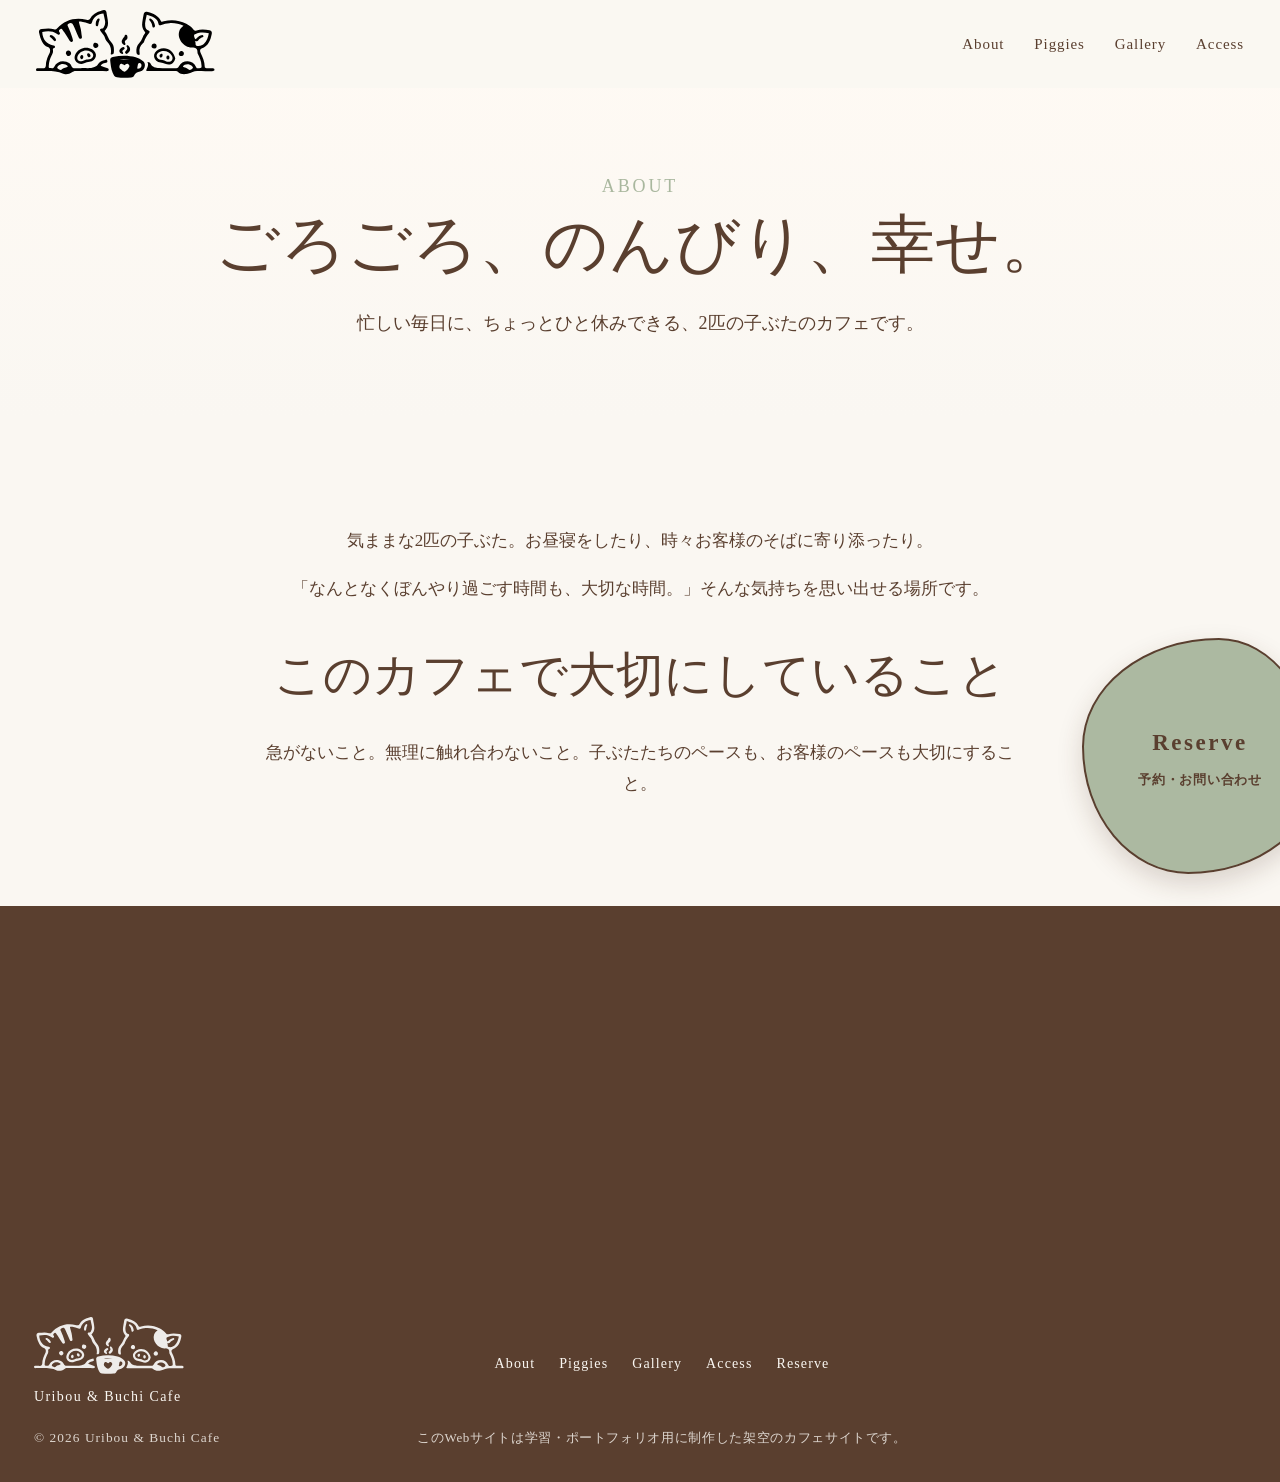
==== commit 12096965: "Update site design and add business calendar フッター、Reserveページ、Gallery、Accessページを調整しました。 TOPページに営業日の簡" ====
--- a/about.html
+++ b/about.html
@@ -3,6 +3,7 @@
 <head>
   <meta charset="utf-8">
   <meta name="viewport" content="width=device-width, initial-scale=1">
+  <meta name="description" content="架空の子ぶたカフェ、Uribou &amp; Buchi Cafeのコンセプトと大切にしていることをご紹介します。">
   <title>About | ウリ坊とぶちのカフェ</title>
   <link rel="stylesheet" href="css/style.css">
 </head>
@@ -24,9 +25,10 @@
       <a href="piggies.html">Piggies</a>
       <a href="gallery.html">Gallery</a>
       <a href="access.html">Access</a>
-      <a class="reserve-link" href="reserve.html">Reserve</a>
     </nav>
   </header>
+
+  <a class="floating-reserve" href="reserve.html#contact-form"><span>Reserve</span><small>予約・お問い合わせ</small></a>
 
   <main>
     <section class="page-hero">
@@ -47,11 +49,34 @@
     </section>
 
   </main>
+  <div class="footer-gallery" aria-hidden="true">
+    <span class="footer-photo footer-photo-01"></span>
+    <span class="footer-photo footer-photo-03"></span>
+    <span class="footer-photo footer-photo-04"></span>
+    <span class="footer-photo footer-photo-05"></span>
+    <span class="footer-photo footer-photo-06"></span>
+    <span class="footer-photo footer-photo-07"></span>
+  </div>
+
   <footer class="site-footer">
-    <img src="logo.svg" alt="ウリ坊とぶちのカフェ">
-    <small>&copy; Uribou & Buchi Cafe</small>
+    <div class="footer-inner">
+      <a class="footer-brand" href="index.html" aria-label="トップページへ戻る">
+        <img src="logo.svg" alt="ウリ坊とぶちのカフェ">
+        <span>Uribou &amp; Buchi Cafe</span>
+      </a>
+      <nav class="footer-nav" aria-label="フッターメニュー">
+        <a href="about.html">About</a>
+        <a href="piggies.html">Piggies</a>
+        <a href="gallery.html">Gallery</a>
+        <a href="access.html">Access</a>
+        <a href="reserve.html">Reserve</a>
+      </nav>
+      <p class="footer-note">このWebサイトは学習・ポートフォリオ用に制作した架空のカフェサイトです。</p>
+      <small>&copy; 2026 Uribou &amp; Buchi Cafe</small>
+    </div>
   </footer>
 
   <script src="js/page-motion.js"></script>
+  <script src="js/footer-gallery.js"></script>
 </body>
 </html>
--- a/css/style.css
+++ b/css/style.css
@@ -13,8 +13,8 @@
 .motion-ready .page-motion {
   opacity: 0;
   transition:
-    opacity 1.15s ease var(--motion-delay, 0s),
-    transform 1.35s cubic-bezier(.22, 1, .36, 1) var(--motion-delay, 0s);
+    opacity .85s ease var(--motion-delay, 0s),
+    transform 1s cubic-bezier(.22, 1, .36, 1) var(--motion-delay, 0s);
 }
 
 .motion-ready .page-motion.motion-rise {
@@ -62,6 +62,335 @@
     transform: none;
     translate: none;
     transition: none;
+    animation: none;
+  }
+}
+
+/* Compact calendar directly below the hero */
+.calendar-section {
+  padding-top: 34px;
+  padding-bottom: 34px;
+}
+
+.calendar-inner {
+  width: min(820px, 100%);
+}
+
+.weekly-calendar-wrap {
+  padding: 10px 18px 14px;
+}
+
+.weekly-calendar td {
+  height: 66px;
+  border: 0;
+  background: transparent;
+}
+
+.weekly-calendar td span {
+  display: grid;
+  width: 58px;
+  height: 58px;
+  margin: 0 auto;
+  place-items: center;
+  border-radius: 50%;
+  background: var(--sage);
+  color: var(--brown);
+  font-size: 12px;
+  font-weight: 400;
+}
+
+.weekly-calendar td.weekly-closed {
+  border: 0;
+  background: transparent;
+}
+
+.weekly-calendar td.weekly-closed span {
+  background: var(--brown);
+  color: var(--ivory);
+  font-size: 11px;
+  font-weight: 400;
+}
+
+.calendar-hours {
+  margin-top: 16px;
+}
+
+.calendar-social {
+  display: flex;
+  flex-wrap: wrap;
+  justify-content: center;
+  align-items: center;
+  gap: 8px 14px;
+  margin-top: 9px;
+}
+
+.calendar-social .calendar-note {
+  margin: 0;
+}
+
+.instagram-link {
+  display: inline-flex;
+  align-items: center;
+  justify-content: center;
+  min-height: 34px;
+  padding: 6px 16px;
+  border: 1px solid var(--brown);
+  border-radius: 999px;
+  color: var(--brown);
+  font-size: 12px;
+  letter-spacing: .08em;
+  transition:
+    color .3s ease,
+    background-color .3s ease,
+    transform .3s ease;
+}
+
+.instagram-link:hover,
+.instagram-link:focus-visible {
+  background: var(--brown);
+  color: var(--ivory);
+  transform: translateY(-2px);
+}
+
+.instagram-link:focus-visible {
+  outline: 3px solid rgba(169, 183, 158, .55);
+  outline-offset: 3px;
+}
+
+@media (max-width: 768px) {
+  .calendar-section {
+    padding: 26px 14px 30px;
+  }
+
+  .weekly-calendar-wrap {
+    padding: 8px 4px 10px;
+  }
+
+  .weekly-calendar td {
+    height: 45px;
+  }
+
+  .weekly-calendar td span {
+    width: 40px;
+    height: 40px;
+    font-size: 9px;
+  }
+
+  .weekly-calendar td.weekly-closed span {
+    font-size: 8px;
+  }
+
+  .calendar-social {
+    display: grid;
+    justify-items: center;
+    gap: 10px;
+  }
+}
+
+/* Direct-on-background weekly table */
+.calendar-section {
+  background: transparent;
+}
+
+.weekly-calendar-wrap {
+  padding: 0;
+  border: 0;
+  border-radius: 0;
+  background: transparent;
+  box-shadow: none;
+}
+
+.weekly-calendar {
+  border-spacing: 6px 3px;
+}
+
+.weekly-calendar td {
+  height: 56px;
+}
+
+.weekly-calendar td span {
+  width: 24px;
+  height: 24px;
+  background: var(--sage);
+  font-size: 0;
+}
+
+.weekly-calendar td.weekly-closed {
+  border-radius: 6px;
+  background: var(--brown);
+  color: var(--ivory);
+}
+
+.weekly-calendar td.weekly-closed span {
+  display: inline;
+  width: auto;
+  height: auto;
+  margin: 0;
+  border-radius: 0;
+  background: transparent;
+  color: var(--ivory);
+  font-size: 11px;
+}
+
+@media (max-width: 768px) {
+  .weekly-calendar-wrap {
+    padding: 0;
+  }
+
+  .weekly-calendar {
+    border-spacing: 3px 2px;
+  }
+
+  .weekly-calendar td {
+    height: 44px;
+  }
+
+  .weekly-calendar td span {
+    width: 18px;
+    height: 18px;
+  }
+
+  .weekly-calendar td.weekly-closed span {
+    width: auto;
+    height: auto;
+    font-size: 8px;
+  }
+}
+
+/* Fluid calendar marks matching the reserve shape */
+.weekly-calendar td span {
+  width: 32px;
+  height: 25px;
+  border-radius: 58% 42% 55% 45% / 46% 57% 43% 54%;
+  animation: weekly-open-flow 7.2s ease-in-out infinite;
+}
+
+.weekly-calendar td:nth-child(even) span {
+  animation-delay: -2.4s;
+}
+
+.weekly-calendar td:nth-child(3n) span {
+  animation-delay: -4.6s;
+}
+
+.weekly-calendar td.weekly-closed {
+  background-color: var(--brown);
+  border-radius: 58% 42% 49% 51% / 36% 54% 46% 64%;
+  animation: weekly-closed-flow 8.5s ease-in-out infinite;
+}
+
+.weekly-calendar td.weekly-closed span {
+  width: auto;
+  height: auto;
+  border-radius: 0;
+  animation: none;
+}
+
+@keyframes weekly-open-flow {
+  0%, 100% {
+    border-radius: 58% 42% 55% 45% / 46% 57% 43% 54%;
+    translate: 0 0;
+  }
+  50% {
+    border-radius: 43% 57% 47% 53% / 58% 42% 61% 39%;
+    translate: 0 -2px;
+  }
+}
+
+@keyframes weekly-closed-flow {
+  0%, 100% {
+    border-radius: 58% 42% 49% 51% / 36% 54% 46% 64%;
+  }
+  50% {
+    border-radius: 42% 58% 57% 43% / 55% 38% 62% 45%;
+  }
+}
+
+@media (max-width: 768px) {
+  .weekly-calendar td span {
+    width: 22px;
+    height: 18px;
+  }
+
+  .weekly-calendar td.weekly-closed span {
+    width: auto;
+    height: auto;
+  }
+}
+
+@media (prefers-reduced-motion: reduce) {
+  .weekly-calendar td span,
+  .weekly-calendar td.weekly-closed {
+    animation: none;
+  }
+}
+
+/* One continuous table with a fluid white silhouette */
+.weekly-calendar-wrap {
+  padding: 20px 26px 22px;
+  overflow: hidden;
+  border: 0;
+  border-radius: 6% 4% 7% 3% / 18% 24% 16% 22%;
+  background: rgba(255, 255, 255, .82);
+  box-shadow: none;
+  animation: weekly-table-flow 10s ease-in-out infinite;
+}
+
+.weekly-calendar {
+  border-collapse: collapse;
+  border-spacing: 0;
+}
+
+.weekly-calendar th,
+.weekly-calendar td {
+  border-right: 1px solid rgba(90, 63, 47, .13);
+}
+
+.weekly-calendar th:last-child,
+.weekly-calendar td:last-child {
+  border-right: 0;
+}
+
+.weekly-calendar th {
+  padding: 10px 4px 12px;
+  border-bottom: 1px solid rgba(90, 63, 47, .18);
+}
+
+.weekly-calendar td {
+  height: 64px;
+  border-top: 0;
+  border-radius: 0;
+  background: transparent;
+}
+
+.weekly-calendar td.weekly-closed {
+  border-radius: 0;
+  background: var(--brown);
+  animation: none;
+}
+
+@keyframes weekly-table-flow {
+  0%, 100% {
+    border-radius: 6% 4% 7% 3% / 18% 24% 16% 22%;
+  }
+  50% {
+    border-radius: 4% 7% 3% 6% / 24% 16% 23% 17%;
+  }
+}
+
+@media (max-width: 768px) {
+  .weekly-calendar-wrap {
+    padding: 14px 8px 16px;
+    border-radius: 5% 3% 6% 4% / 14% 20% 16% 22%;
+  }
+
+  .weekly-calendar td {
+    height: 50px;
+  }
+}
+
+@media (prefers-reduced-motion: reduce) {
+  .weekly-calendar-wrap {
     animation: none;
   }
 }
@@ -110,7 +439,7 @@
   display: grid;
   place-items: center;
   background: var(--ivory);
-  animation: loadingFadeOut 1s ease 2s forwards;
+  animation: loadingFadeOut .7s ease 1s forwards;
 }
 
 .loading img {
@@ -292,7 +621,7 @@
   object-fit: cover;
   filter: blur(1.5px);
   opacity: 0;
-  animation: videoIn 1.4s ease 1.9s forwards;
+  animation: videoIn 1.1s ease 1s forwards;
 }
 
 .hero-overlay {
@@ -300,7 +629,7 @@
   inset: 0;
   background: rgba(60, 38, 25, .28);
   opacity: 0;
-  animation: videoIn 1.4s ease 1.9s forwards;
+  animation: videoIn 1.1s ease 1s forwards;
 }
 
 @keyframes videoIn {
@@ -317,7 +646,7 @@
   padding: 24px;
   opacity: 0;
   transform: translateY(16px);
-  animation: copyIn 1.2s ease 2.6s forwards;
+  animation: copyIn 1s ease 1.65s forwards;
 }
 
 @keyframes copyIn {
@@ -733,6 +1062,25 @@
   object-fit: cover;
 }
 
+.gallery-page-grid {
+  grid-template-columns: repeat(3, 1fr);
+}
+
+.gallery-page-grid .gallery-image {
+  box-shadow: 0 14px 34px rgba(70, 44, 28, .11);
+  filter: saturate(.88) sepia(.04);
+  transition:
+    transform .7s cubic-bezier(.22, .61, .36, 1),
+    filter .7s ease,
+    box-shadow .7s ease;
+}
+
+.gallery-page-grid .gallery-image:hover {
+  transform: translateY(-5px);
+  filter: saturate(1) sepia(0);
+  box-shadow: 0 20px 42px rgba(70, 44, 28, .16);
+}
+
 .gallery-item {
   display: grid;
   place-items: center;
@@ -846,6 +1194,119 @@
   letter-spacing: .08em;
 }
 
+.contact-section {
+  background: var(--ivory);
+  scroll-margin-top: 88px;
+}
+
+.contact-intro {
+  margin: 18px 0 34px;
+  line-height: 1.9;
+}
+
+.contact-intro > span,
+.required-label {
+  display: inline-block;
+  margin: 0 .25em;
+  padding: 2px 7px;
+  border-radius: 999px;
+  background: rgba(117, 76, 50, .12);
+  color: var(--brown);
+  font-size: 11px;
+  letter-spacing: .08em;
+}
+
+.contact-form {
+  padding: clamp(28px, 5vw, 52px);
+  border: 1px solid rgba(90, 63, 47, .14);
+  border-radius: 24px;
+  background: rgba(255, 255, 255, .72);
+  box-shadow: 0 18px 44px rgba(75, 50, 34, .08);
+}
+
+.form-grid {
+  display: grid;
+  grid-template-columns: repeat(2, minmax(0, 1fr));
+  gap: 24px 22px;
+}
+
+.form-field {
+  display: grid;
+  gap: 9px;
+}
+
+.form-field-wide {
+  grid-column: 1 / -1;
+}
+
+.form-field label {
+  font-size: 14px;
+  font-weight: 400;
+  letter-spacing: .05em;
+}
+
+.form-field input,
+.form-field select,
+.form-field textarea {
+  width: 100%;
+  padding: 13px 14px;
+  border: 1px solid rgba(90, 63, 47, .24);
+  border-radius: 10px;
+  background: var(--white);
+  color: var(--brown);
+  font: inherit;
+  line-height: 1.5;
+}
+
+.form-field textarea {
+  resize: vertical;
+  min-height: 150px;
+}
+
+.form-field input:focus,
+.form-field select:focus,
+.form-field textarea:focus {
+  outline: 2px solid rgba(90, 63, 47, .34);
+  outline-offset: 2px;
+  border-color: var(--brown);
+}
+
+.form-demo-note {
+  margin: 28px 0 0;
+  font-size: 12px;
+  line-height: 1.8;
+  opacity: .75;
+}
+
+.form-submit {
+  margin-top: 22px;
+  padding: 14px 34px;
+  border: 1px solid var(--brown);
+  border-radius: 999px;
+  background: var(--brown);
+  color: var(--white);
+  font: inherit;
+  letter-spacing: .08em;
+  cursor: pointer;
+  transition:
+    transform .3s ease,
+    box-shadow .3s ease;
+}
+
+.form-submit:hover,
+.form-submit:focus-visible {
+  transform: translateY(-3px);
+  box-shadow: 0 10px 22px rgba(75, 50, 34, .2);
+}
+
+.form-status {
+  margin: 24px 0 0;
+  padding: 16px 18px;
+  border-radius: 12px;
+  background: rgba(117, 76, 50, .1);
+  line-height: 1.8;
+}
+
 /* FAQ
 ----------------------------------- */
 .faq-section {
@@ -903,23 +1364,210 @@
 
 /* Footer
 ----------------------------------- */
+.footer-gallery {
+  position: relative;
+  display: grid;
+  grid-template-columns: repeat(12, minmax(0, 1fr));
+  grid-template-rows: repeat(2, 185px);
+  gap: 3px;
+  padding: 3px 3px 0;
+  overflow: hidden;
+  background: var(--brown);
+}
+
+.footer-gallery.footer-motion-ready {
+  opacity: 0;
+  transform: translateY(28px);
+  transition:
+    opacity 1.25s ease,
+    transform 1.25s cubic-bezier(.22, .61, .36, 1);
+}
+
+.footer-gallery.footer-motion-ready.is-shown {
+  opacity: 1;
+  transform: translateY(0);
+}
+
+.footer-gallery::after {
+  content: "";
+  position: absolute;
+  inset: 0;
+  pointer-events: none;
+  z-index: 1;
+  background: linear-gradient(
+    to bottom,
+    rgba(70, 44, 28, .02) 35%,
+    rgba(70, 44, 28, .22) 72%,
+    rgba(70, 44, 28, .72) 100%
+  );
+}
+
+.footer-photo {
+  display: block;
+  min-width: 0;
+  opacity: .84;
+  background-position: center;
+  background-repeat: no-repeat;
+  background-size: cover;
+  filter: saturate(.82) sepia(.06);
+  animation: footer-photo-drift 13s ease-in-out infinite alternate;
+  animation-play-state: paused;
+  transition:
+    opacity .8s ease,
+    filter .8s ease;
+}
+
+.footer-gallery.is-floating .footer-photo {
+  animation-play-state: running;
+}
+
+.footer-gallery:hover .footer-photo {
+  opacity: 1;
+  filter: saturate(.96) sepia(0);
+}
+
+.footer-photo:nth-child(even) {
+  animation-name: footer-photo-drift-reverse;
+  animation-duration: 15s;
+}
+
+.footer-photo:nth-child(3n) {
+  animation-duration: 17s;
+  animation-delay: -4s;
+}
+
+@keyframes footer-photo-drift {
+  from { background-position: 48% 49%; }
+  to { background-position: 52% 51%; }
+}
+
+@keyframes footer-photo-drift-reverse {
+  from { background-position: 52% 48%; }
+  to { background-position: 48% 52%; }
+}
+
+.footer-photo-01 {
+  grid-column: 1 / span 3;
+  grid-row: 1 / span 2;
+  background-image: url("../img/ChatGPT_cafe_01.png");
+}
+
+.footer-photo-06 {
+  grid-column: 4 / span 4;
+  grid-row: 1 / span 2;
+  background-image: url("../img/ChatGPT_cafe_06.png");
+}
+
+.footer-photo-03 {
+  grid-column: 8 / span 2;
+  grid-row: 1;
+  background-image: url("../img/ChatGPT_cafe_03.png");
+}
+
+.footer-photo-04 {
+  grid-column: 10 / span 3;
+  grid-row: 1;
+  background-image: url("../img/ChatGPT_cafe_04.png");
+}
+
+.footer-photo-05 {
+  grid-column: 8 / span 3;
+  grid-row: 2;
+  background-image: url("../img/ChatGPT_cafe_05.png");
+}
+
+.footer-photo-07 {
+  grid-column: 11 / span 2;
+  grid-row: 2;
+  background-image: url("../img/ChatGPT_cafe_07.png");
+}
+
 .site-footer {
-  display: grid;
-  place-items: center;
-  gap: 16px;
+  position: relative;
   padding: 56px 24px;
+  margin-top: -1px;
   background: var(--brown);
   color: var(--ivory);
-}
-
-.site-footer img {
+  text-align: center;
+}
+
+.site-footer::before {
+  content: "";
+  position: absolute;
+  z-index: 2;
+  left: 0;
+  right: 0;
+  bottom: 100%;
+  height: 92px;
+  pointer-events: none;
+  background: linear-gradient(to bottom, rgba(70, 44, 28, 0), var(--brown));
+}
+
+.footer-inner {
+  position: relative;
+  z-index: 3;
+  width: min(100%, 920px);
+  margin: 0 auto;
+  display: grid;
+  justify-items: center;
+  gap: 24px;
+}
+
+.footer-brand {
+  display: inline-grid;
+  justify-items: center;
+  gap: 10px;
+  color: inherit;
+  text-decoration: none;
+}
+
+.footer-brand img {
   width: 150px;
   filter: brightness(0) invert(1);
   opacity: .9;
 }
 
+.footer-brand span {
+  font-size: 14px;
+  letter-spacing: .12em;
+}
+
+.footer-nav {
+  display: flex;
+  flex-wrap: wrap;
+  justify-content: center;
+  gap: 12px 28px;
+}
+
+.footer-nav a {
+  color: inherit;
+  font-size: 14px;
+  letter-spacing: .08em;
+  text-decoration: none;
+}
+
+.footer-nav a:hover,
+.footer-nav a:focus-visible,
+.footer-brand:focus-visible {
+  text-decoration: underline;
+  text-underline-offset: 5px;
+}
+
+.footer-note {
+  max-width: 620px;
+  margin: 4px 0 0;
+  font-size: 13px;
+  line-height: 1.9;
+  letter-spacing: .05em;
+  opacity: .82;
+}
+
 .site-footer small {
+  padding-top: 18px;
+  border-top: 1px solid rgba(255, 255, 255, .2);
+  width: min(100%, 620px);
   letter-spacing: .08em;
+  opacity: .82;
 }
 
 /* Section motion rhythm
@@ -1262,6 +1910,62 @@
 }
 
 @media (max-width: 768px) {
+  .footer-gallery {
+    grid-template-columns: repeat(2, minmax(0, 1fr));
+    grid-template-rows: repeat(3, 138px);
+    gap: 2px;
+    padding: 2px 2px 0;
+  }
+
+  .footer-photo {
+    grid-column: auto;
+    grid-row: auto;
+    opacity: .88;
+    animation-duration: 20s;
+  }
+
+  .footer-photo:nth-child(even),
+  .footer-photo:nth-child(3n) {
+    animation-duration: 22s;
+  }
+
+  .site-footer {
+    padding: 44px 20px;
+  }
+
+  .site-footer::before {
+    height: 64px;
+  }
+
+  .footer-inner {
+    gap: 20px;
+  }
+
+  .footer-nav {
+    gap: 12px 20px;
+  }
+
+  .footer-note {
+    font-size: 12px;
+  }
+
+  .form-grid {
+    grid-template-columns: 1fr;
+  }
+
+  .form-field-wide {
+    grid-column: auto;
+  }
+
+  .contact-form {
+    padding: 26px 20px;
+    border-radius: 18px;
+  }
+
+  .form-submit {
+    width: 100%;
+  }
+
     .piggy-card:nth-child(2) {
     margin-top: 0;
   }
@@ -1461,3 +2165,1245 @@
   }
 
 }
+
+@media (prefers-reduced-motion: reduce) {
+  .footer-gallery.footer-motion-ready,
+  .footer-gallery.footer-motion-ready.is-shown {
+    opacity: 1;
+    transform: none;
+    transition: none;
+  }
+
+  .footer-photo {
+    animation: none;
+  }
+}
+
+/* Final layout refinement: compact header and floating reservation link
+----------------------------------- */
+.site-header {
+  height: 70px;
+  padding: 8px 28px;
+}
+
+.header-logo {
+  display: flex;
+  width: auto;
+  align-items: center;
+  gap: 12px;
+  text-decoration: none;
+}
+
+.header-logo img {
+  width: 66px;
+  flex: 0 0 auto;
+}
+
+.header-brand-text {
+  color: var(--brown);
+  font-size: 14px;
+  letter-spacing: .08em;
+  white-space: nowrap;
+}
+
+.site-nav {
+  gap: 22px;
+  font-size: 14px;
+}
+
+.floating-reserve {
+  position: fixed;
+  z-index: 40;
+  right: 28px;
+  bottom: 28px;
+  display: grid;
+  min-width: 142px;
+  justify-items: center;
+  gap: 2px;
+  padding: 13px 20px 12px;
+  border: 1px solid var(--brown);
+  border-radius: 999px;
+  background: rgba(169, 183, 158, .96);
+  color: var(--brown);
+  box-shadow: 0 10px 26px rgba(70, 44, 28, .18);
+  text-decoration: none;
+  animation: floating-reserve-soft 5.8s ease-in-out infinite;
+  transition:
+    color .35s ease,
+    background-color .35s ease,
+    border-color .35s ease,
+    box-shadow .35s ease,
+    transform .35s ease;
+}
+
+.floating-reserve span {
+  font-size: 15px;
+  letter-spacing: .1em;
+}
+
+.floating-reserve small {
+  font-size: 10px;
+  letter-spacing: .06em;
+}
+
+.floating-reserve:hover,
+.floating-reserve:focus-visible {
+  border-color: var(--sage);
+  background: var(--brown);
+  color: var(--ivory);
+  box-shadow: 0 15px 34px rgba(70, 44, 28, .28);
+  transform: translateY(-3px) scale(1.03);
+}
+
+.floating-reserve:focus-visible {
+  outline: 3px solid rgba(169, 183, 158, .55);
+  outline-offset: 4px;
+}
+
+@keyframes floating-reserve-soft {
+  0%, 100% { translate: 0 0; }
+  50% { translate: 0 -5px; }
+}
+
+/* Reserve page: reveal the hidden card and tighten the spacing */
+.reserve-page-hero {
+  padding-top: 135px;
+  padding-bottom: 8px;
+}
+
+.reserve-eyecatch {
+  width: min(520px, 86%);
+  margin-top: 14px;
+}
+
+.reserve-section:not(.section-reveal) {
+  padding-top: 12px;
+  padding-bottom: 40px;
+}
+
+.reserve-section:not(.section-reveal) .section-inner {
+  opacity: 1;
+  transform: none;
+}
+
+.reserve-section:not(.section-reveal) .reserve-card {
+  margin-bottom: 8px;
+}
+
+.contact-section {
+  scroll-margin-top: 76px;
+}
+
+/* Footer collage: keep the collage shape and move it horizontally */
+.footer-gallery {
+  display: block;
+  height: 376px;
+  padding: 3px 0;
+  overflow: hidden;
+  background: var(--brown);
+}
+
+.footer-gallery::after,
+.site-footer::before {
+  display: none;
+}
+
+.footer-gallery-track {
+  --collage-half-gap: 1.5px;
+  display: grid;
+  grid-template-rows: repeat(2, 184px);
+  grid-auto-columns: clamp(180px, 22vw, 330px);
+  grid-auto-flow: column dense;
+  gap: 3px;
+  width: max-content;
+  height: 371px;
+  animation: footer-collage-slide 58s linear infinite;
+  animation-play-state: paused;
+  will-change: transform;
+}
+
+.footer-gallery.is-floating .footer-gallery-track {
+  animation-play-state: running;
+}
+
+.footer-gallery.is-floating:hover .footer-gallery-track {
+  animation-play-state: paused;
+}
+
+.footer-gallery-track .footer-photo {
+  width: auto;
+  min-width: 0;
+  opacity: .88;
+  grid-column: auto;
+  grid-row: auto;
+  animation: none;
+}
+
+.footer-gallery-track .footer-photo-01,
+.footer-gallery-track .footer-photo-06 {
+  grid-column: span 2;
+  grid-row: span 2;
+}
+
+.footer-gallery:hover .footer-photo {
+  opacity: .98;
+}
+
+@keyframes footer-collage-slide {
+  from { transform: translate3d(0, 0, 0); }
+  to { transform: translate3d(calc(-50% - var(--collage-half-gap)), 0, 0); }
+}
+
+@media (max-width: 768px) {
+  .site-header {
+    height: 64px;
+    padding: 7px 16px;
+  }
+
+  .header-logo {
+    width: auto;
+    gap: 8px;
+  }
+
+  .header-logo img {
+    width: 52px;
+  }
+
+  .header-brand-text {
+    font-size: 11px;
+    letter-spacing: .04em;
+  }
+
+  .site-nav {
+    top: 64px;
+  }
+
+  .floating-reserve {
+    right: 14px;
+    bottom: 14px;
+    min-width: 124px;
+    padding: 10px 14px 9px;
+  }
+
+  .floating-reserve span {
+    font-size: 13px;
+  }
+
+  .floating-reserve small {
+    font-size: 9px;
+  }
+
+  .reserve-page-hero {
+    padding: 106px 22px 6px;
+  }
+
+  .reserve-eyecatch {
+    width: 90%;
+    margin-top: 10px;
+  }
+
+  .reserve-section:not(.section-reveal) {
+    padding: 8px 22px 30px;
+  }
+
+  .footer-gallery {
+    height: 265px;
+    padding: 2px 0;
+  }
+
+  .footer-gallery-track {
+    --collage-half-gap: 1px;
+    grid-template-rows: repeat(2, 130px);
+    grid-auto-columns: 152px;
+    gap: 2px;
+    height: 262px;
+    animation-duration: 46s;
+  }
+}
+
+@media (prefers-reduced-motion: reduce) {
+  .floating-reserve,
+  .footer-gallery-track {
+    animation: none;
+  }
+
+  .footer-gallery-track {
+    transform: none;
+  }
+}
+
+/* Correction: restore the original header and organize the footer horizontally
+----------------------------------- */
+.site-header {
+  height: 88px;
+  padding: 20px 36px;
+}
+
+.header-logo {
+  display: block;
+  width: clamp(130px, 14vw, 190px);
+}
+
+.header-logo img {
+  display: block;
+  width: 100%;
+  height: auto;
+}
+
+.site-nav {
+  gap: 30px;
+  font-size: 15px;
+}
+
+.floating-reserve {
+  top: auto;
+  right: 28px;
+  bottom: 28px;
+  left: auto;
+}
+
+.site-footer {
+  padding: 34px 28px 30px;
+}
+
+.footer-inner {
+  width: min(100%, 1180px);
+  grid-template-columns: minmax(260px, 1fr) auto;
+  align-items: center;
+  justify-items: stretch;
+  gap: 20px 36px;
+}
+
+.footer-brand {
+  display: flex;
+  align-items: center;
+  justify-self: start;
+  gap: 14px;
+}
+
+.footer-brand img {
+  width: 82px;
+}
+
+.footer-brand span {
+  font-size: 14px;
+  letter-spacing: .1em;
+  white-space: nowrap;
+}
+
+.footer-nav {
+  justify-self: end;
+  gap: 10px 24px;
+}
+
+.footer-note {
+  max-width: 720px;
+  margin: 0;
+  justify-self: start;
+  text-align: left;
+}
+
+.site-footer small {
+  width: auto;
+  padding-top: 0;
+  border-top: 0;
+  justify-self: end;
+  white-space: nowrap;
+}
+
+@media (max-width: 768px) {
+  .site-header {
+    height: 76px;
+    padding: 16px 20px;
+  }
+
+  .header-logo {
+    width: 142px;
+  }
+
+  .site-nav {
+    top: 76px;
+  }
+
+  .floating-reserve {
+    top: auto;
+    right: 14px;
+    bottom: 14px;
+    left: auto;
+  }
+
+  .site-footer {
+    padding: 32px 20px 28px;
+  }
+
+  .footer-inner {
+    grid-template-columns: 1fr;
+    justify-items: center;
+    gap: 16px;
+  }
+
+  .footer-brand,
+  .footer-nav,
+  .footer-note,
+  .site-footer small {
+    justify-self: center;
+  }
+
+  .footer-brand img {
+    width: 72px;
+  }
+
+  .footer-note {
+    text-align: center;
+  }
+}
+
+/* Footer grouping, circular reserve button, and matching TOP gallery
+----------------------------------- */
+.floating-reserve {
+  right: -18px;
+  bottom: 28px;
+  width: 118px;
+  height: 118px;
+  min-width: 0;
+  padding: 0 16px;
+  align-content: center;
+  border-radius: 50%;
+}
+
+.floating-reserve span {
+  font-size: 15px;
+}
+
+.floating-reserve small {
+  max-width: 82px;
+  line-height: 1.35;
+  text-align: center;
+}
+
+.site-footer {
+  padding: 36px 34px 32px;
+}
+
+.footer-inner {
+  grid-template-columns: minmax(240px, 320px) minmax(0, 1fr);
+  gap: 16px 42px;
+}
+
+.footer-brand {
+  grid-column: 1;
+  grid-row: 1;
+  display: grid;
+  justify-items: start;
+  gap: 10px;
+}
+
+.footer-brand img {
+  width: 150px;
+}
+
+.footer-brand span {
+  font-size: 14px;
+}
+
+.site-footer small {
+  grid-column: 1;
+  grid-row: 2;
+  justify-self: start;
+}
+
+.footer-nav {
+  grid-column: 2;
+  grid-row: 1;
+  justify-self: center;
+}
+
+.footer-note {
+  grid-column: 2;
+  grid-row: 2;
+  justify-self: center;
+  max-width: 650px;
+  text-align: center;
+}
+
+.gallery-section .gallery-grid {
+  grid-template-columns: repeat(3, minmax(0, 1fr));
+}
+
+.gallery-section.is-revealed .gallery-grid > :nth-child(6) {
+  transition-delay: .5s;
+}
+
+@media (max-width: 768px) {
+  .floating-reserve {
+    right: -12px;
+    bottom: 14px;
+    width: 96px;
+    height: 96px;
+    padding: 0 11px;
+  }
+
+  .floating-reserve span {
+    font-size: 12px;
+  }
+
+  .floating-reserve small {
+    max-width: 70px;
+    font-size: 8px;
+  }
+
+  .site-footer {
+    padding: 32px 20px 28px;
+  }
+
+  .footer-inner {
+    grid-template-columns: 1fr;
+    gap: 14px;
+  }
+
+  .footer-brand,
+  .site-footer small,
+  .footer-nav,
+  .footer-note {
+    grid-column: 1;
+    justify-self: center;
+  }
+
+  .footer-brand {
+    grid-row: 1;
+    justify-items: center;
+  }
+
+  .footer-brand img {
+    width: 150px;
+  }
+
+  .site-footer small {
+    grid-row: 2;
+  }
+
+  .footer-nav {
+    grid-row: 3;
+    margin-top: 8px;
+  }
+
+  .footer-note {
+    grid-row: 4;
+  }
+
+  .gallery-section .gallery-grid {
+    grid-template-columns: repeat(2, minmax(0, 1fr));
+  }
+}
+
+/* Larger fluid reserve shape and protected footer spacing
+----------------------------------- */
+.floating-reserve {
+  right: -38px;
+  bottom: 26px;
+  width: 236px;
+  height: 236px;
+  padding: 0 34px;
+  border-width: 2px;
+  border-radius: 58% 42% 55% 45% / 46% 57% 43% 54%;
+  animation: floating-reserve-blob 8.5s ease-in-out infinite;
+}
+
+.floating-reserve span {
+  font-size: 23px;
+  font-weight: 700;
+  letter-spacing: .11em;
+}
+
+.floating-reserve small {
+  max-width: 130px;
+  margin-top: 5px;
+  font-size: 13px;
+  font-weight: 600;
+  line-height: 1.45;
+}
+
+@keyframes floating-reserve-blob {
+  0%, 100% {
+    translate: 0 0;
+    border-radius: 58% 42% 55% 45% / 46% 57% 43% 54%;
+  }
+  34% {
+    translate: -3px -7px;
+    border-radius: 43% 57% 46% 54% / 58% 42% 60% 40%;
+  }
+  68% {
+    translate: 2px -3px;
+    border-radius: 54% 46% 63% 37% / 40% 55% 45% 60%;
+  }
+}
+
+.site-footer {
+  padding-right: 270px;
+}
+
+.footer-inner {
+  width: min(100%, 1040px);
+  grid-template-columns: minmax(230px, 300px) minmax(0, 1fr);
+  gap: 16px 28px;
+}
+
+.footer-nav,
+.footer-note {
+  transform: translateX(-24px);
+}
+
+@media (max-width: 1050px) and (min-width: 769px) {
+  .floating-reserve {
+    right: -32px;
+    width: 190px;
+    height: 190px;
+    padding: 0 25px;
+  }
+
+  .floating-reserve span {
+    font-size: 19px;
+  }
+
+  .floating-reserve small {
+    max-width: 105px;
+    font-size: 11px;
+  }
+
+  .site-footer {
+    padding-right: 210px;
+  }
+
+  .footer-inner {
+    grid-template-columns: minmax(210px, 260px) minmax(0, 1fr);
+  }
+
+  .footer-nav,
+  .footer-note {
+    transform: translateX(-12px);
+  }
+}
+
+@media (max-width: 768px) {
+  .floating-reserve {
+    right: -24px;
+    bottom: 14px;
+    width: 150px;
+    height: 150px;
+    padding: 0 20px;
+  }
+
+  .floating-reserve span {
+    font-size: 16px;
+  }
+
+  .floating-reserve small {
+    max-width: 92px;
+    margin-top: 3px;
+    font-size: 10px;
+  }
+
+  .site-footer {
+    padding-right: 20px;
+    padding-bottom: 184px;
+  }
+
+  .footer-nav,
+  .footer-note {
+    transform: none;
+  }
+}
+
+@media (prefers-reduced-motion: reduce) {
+  .floating-reserve {
+    animation: none;
+  }
+}
+
+/* Access footprint trail: reveal from upper right to lower left
+----------------------------------- */
+.access-page .access-section {
+  position: relative;
+  overflow: hidden;
+}
+
+.access-page .access-section .section-inner {
+  position: relative;
+  z-index: 2;
+}
+
+.access-footprint-trail {
+  position: absolute;
+  z-index: 1;
+  inset: 0;
+  pointer-events: none;
+}
+
+.access-footstep {
+  position: absolute;
+  display: block;
+  width: clamp(150px, 18vw, 220px);
+  opacity: 0;
+  transform: translate(44px, -34px) scale(.82) rotate(var(--foot-rotate, 0deg));
+  transition:
+    opacity 1s ease var(--foot-delay, 0s),
+    transform 1.25s cubic-bezier(.22, 1, .36, 1) var(--foot-delay, 0s);
+}
+
+.access-footstep img {
+  display: block;
+  width: 100%;
+  height: auto;
+  filter: saturate(.78) sepia(.08);
+  animation: access-footprint-drift 8s ease-in-out infinite;
+  animation-play-state: paused;
+}
+
+.access-section.footprints-visible .access-footstep {
+  opacity: .32;
+  transform: translate(0, 0) scale(1) rotate(var(--foot-rotate, 0deg));
+}
+
+.access-section.footprints-visible .access-footstep img {
+  animation-play-state: running;
+}
+
+.access-footstep-01 {
+  --foot-delay: .1s;
+  --foot-rotate: -7deg;
+  top: 2%;
+  right: 1%;
+}
+
+.access-footstep-02 {
+  --foot-delay: .55s;
+  --foot-rotate: 5deg;
+  top: 20%;
+  right: 18%;
+}
+
+.access-footstep-03 {
+  --foot-delay: 1s;
+  --foot-rotate: -4deg;
+  top: 39%;
+  right: 35%;
+}
+
+.access-footstep-04 {
+  --foot-delay: 1.45s;
+  --foot-rotate: 6deg;
+  top: 58%;
+  right: 53%;
+}
+
+.access-footstep-05 {
+  --foot-delay: 1.9s;
+  --foot-rotate: -6deg;
+  top: 75%;
+  right: 70%;
+}
+
+@keyframes access-footprint-drift {
+  0%, 100% { translate: 0 0; }
+  50% { translate: 2px -5px; }
+}
+
+@media (max-width: 768px) {
+  .access-footstep {
+    width: clamp(105px, 34vw, 145px);
+  }
+
+  .access-section.footprints-visible .access-footstep {
+    opacity: .22;
+  }
+
+  .access-footstep-01 { top: 2%; right: -4%; }
+  .access-footstep-02 { top: 23%; right: 11%; }
+  .access-footstep-03 { top: 43%; right: 29%; }
+  .access-footstep-04 { top: 63%; right: 51%; }
+  .access-footstep-05 { top: 81%; right: 68%; }
+}
+
+@media (prefers-reduced-motion: reduce) {
+  .access-footstep,
+  .access-section.footprints-visible .access-footstep {
+    opacity: .26;
+    transform: rotate(var(--foot-rotate, 0deg));
+    transition: none;
+  }
+
+  .access-footstep img {
+    animation: none;
+  }
+}
+
+/* TOP weekly business calendar
+----------------------------------- */
+.calendar-section {
+  background: rgba(169, 183, 158, .14);
+}
+
+.calendar-inner {
+  width: min(900px, 100%);
+  text-align: center;
+  opacity: 0;
+  transform: translateY(42px);
+  transition:
+    opacity 1.1s ease,
+    transform 1.1s cubic-bezier(.22, 1, .36, 1);
+}
+
+.calendar-section.is-revealed .calendar-inner {
+  opacity: 1;
+  transform: translateY(0);
+}
+
+.calendar-intro {
+  margin: -10px 0 30px;
+  color: var(--brown-soft);
+}
+
+.weekly-calendar-wrap {
+  padding: clamp(14px, 3vw, 26px);
+  border: 1px solid rgba(90, 63, 47, .12);
+  border-radius: 22px;
+  background: rgba(255, 255, 255, .78);
+  box-shadow: 0 16px 38px rgba(70, 44, 28, .08);
+}
+
+.weekly-calendar {
+  width: 100%;
+  border-collapse: separate;
+  border-spacing: 6px;
+  table-layout: fixed;
+  color: var(--brown);
+  text-align: center;
+}
+
+.weekly-calendar th {
+  padding: 10px 4px;
+  color: var(--brown);
+  font-size: 14px;
+  font-weight: 600;
+}
+
+.weekly-calendar th:last-child {
+  color: #a56f62;
+}
+
+.weekly-calendar td {
+  height: 64px;
+  border: 1px solid rgba(90, 63, 47, .1);
+  border-radius: 14px;
+  background: var(--ivory);
+  font-size: 13px;
+  font-weight: 500;
+}
+
+.weekly-calendar td span {
+  display: inline-block;
+}
+
+.weekly-calendar td.weekly-closed {
+  border-color: rgba(90, 63, 47, .14);
+  background: var(--sage);
+  color: var(--brown);
+  font-weight: 700;
+}
+
+.calendar-hours {
+  margin: 24px 0 0;
+  color: var(--brown);
+  font-size: 16px;
+  letter-spacing: .04em;
+}
+
+.calendar-hours strong {
+  margin-right: 12px;
+  font-weight: 700;
+}
+
+.calendar-hours span {
+  white-space: nowrap;
+}
+
+.calendar-note {
+  margin: 10px 0 0;
+  color: var(--brown-soft);
+  font-size: 12px;
+  line-height: 1.8;
+}
+
+@media (max-width: 768px) {
+  .calendar-section {
+    padding-top: 66px;
+    padding-bottom: 66px;
+  }
+
+  .calendar-intro {
+    margin-bottom: 22px;
+    font-size: 14px;
+  }
+
+  .weekly-calendar-wrap {
+    padding: 10px 6px;
+    border-radius: 17px;
+  }
+
+  .weekly-calendar {
+    border-spacing: 3px;
+  }
+
+  .weekly-calendar th {
+    padding: 8px 1px;
+    font-size: 12px;
+  }
+
+  .weekly-calendar td {
+    height: 52px;
+    padding: 2px;
+    border-radius: 10px;
+    font-size: 10px;
+  }
+
+  .weekly-calendar td.weekly-closed span {
+    line-height: 1.3;
+  }
+
+  .calendar-hours {
+    display: grid;
+    gap: 4px;
+    margin-top: 20px;
+    font-size: 14px;
+  }
+
+  .calendar-hours strong {
+    margin-right: 0;
+  }
+}
+
+@media (prefers-reduced-motion: reduce) {
+  .calendar-inner,
+  .calendar-section.is-revealed .calendar-inner {
+    opacity: 1;
+    transform: none;
+    transition: none;
+  }
+}
+
+/* Final calendar redesign: organic backdrop, one quiet weekly table */
+.calendar-section {
+  position: relative;
+  isolation: isolate;
+  overflow: hidden;
+  padding: 48px 28px 44px;
+  background: transparent;
+}
+
+.calendar-section::before,
+.calendar-section::after {
+  content: "";
+  position: absolute;
+  z-index: -1;
+  left: 50%;
+  pointer-events: none;
+}
+
+.calendar-section::before {
+  top: 18px;
+  width: min(940px, 94%);
+  height: calc(100% - 36px);
+  background: rgba(255, 255, 255, .66);
+  border-radius: 48% 52% 46% 54% / 18% 24% 20% 26%;
+  transform: translateX(-50%);
+  animation: calendar-backdrop-white 12s ease-in-out infinite;
+}
+
+.calendar-section::after {
+  top: 50%;
+  width: min(760px, 78%);
+  height: 52%;
+  background: rgba(169, 183, 158, .17);
+  border-radius: 56% 44% 51% 49% / 42% 58% 46% 54%;
+  transform: translate(-46%, -50%) rotate(-1.5deg);
+  animation: calendar-backdrop-sage 14s ease-in-out infinite;
+}
+
+.calendar-inner {
+  position: relative;
+  z-index: 1;
+  width: min(820px, 100%);
+}
+
+.weekly-calendar-wrap {
+  padding: 0 22px;
+  overflow: visible;
+  border: 0;
+  border-radius: 0;
+  background: transparent;
+  box-shadow: none;
+  animation: none;
+}
+
+.weekly-calendar {
+  width: 100%;
+  border-collapse: collapse;
+  border-spacing: 0;
+  table-layout: fixed;
+  color: var(--brown);
+  text-align: center;
+}
+
+.weekly-calendar th {
+  padding: 8px 3px 11px;
+  border: 0;
+  border-bottom: 1px solid rgba(90, 63, 47, .2);
+  color: var(--brown);
+  font-size: 13px;
+  font-weight: 400;
+  letter-spacing: .08em;
+}
+
+.weekly-calendar th:last-child {
+  color: #a56f62;
+}
+
+.weekly-calendar td {
+  height: 58px;
+  padding: 8px 2px 0;
+  border: 0;
+  border-right: 1px solid rgba(90, 63, 47, .12);
+  border-radius: 0;
+  background: transparent;
+  color: var(--brown);
+  font-weight: 300;
+}
+
+.weekly-calendar td:last-child {
+  border-right: 0;
+}
+
+.weekly-calendar td span {
+  display: grid;
+  width: 27px;
+  height: 21px;
+  margin: 0 auto;
+  place-items: center;
+  border-radius: 58% 42% 55% 45% / 46% 57% 43% 54%;
+  background: var(--sage);
+  color: transparent;
+  font-size: 0;
+  animation: weekly-open-flow 8s ease-in-out infinite;
+}
+
+.weekly-calendar td:nth-child(even) span {
+  animation-delay: -2.6s;
+}
+
+.weekly-calendar td.weekly-closed {
+  border-right: 1px solid rgba(90, 63, 47, .12);
+  background: transparent;
+  animation: none;
+}
+
+.weekly-calendar td.weekly-closed span {
+  width: 76px;
+  height: 38px;
+  border-radius: 58% 42% 49% 51% / 36% 54% 46% 64%;
+  background: var(--brown);
+  color: var(--ivory);
+  font-size: 11px;
+  font-weight: 300;
+  animation: weekly-closed-flow 10s ease-in-out infinite;
+}
+
+.calendar-hours {
+  margin: 18px 0 0;
+  color: var(--brown);
+  font-size: 15px;
+  letter-spacing: .04em;
+}
+
+.calendar-hours strong {
+  margin-right: 10px;
+  font-weight: 400;
+  letter-spacing: .1em;
+}
+
+.calendar-social {
+  margin-top: 8px;
+}
+
+.calendar-note {
+  color: var(--brown-soft);
+}
+
+.instagram-link {
+  min-height: 0;
+  padding: 2px 0;
+  border: 0;
+  border-bottom: 1px solid currentColor;
+  border-radius: 0;
+  color: var(--brown);
+  background: transparent;
+  font-size: 12px;
+  letter-spacing: .08em;
+}
+
+.instagram-link:hover,
+.instagram-link:focus-visible {
+  color: #74846c;
+  background: transparent;
+  transform: translateY(-1px);
+}
+
+@keyframes calendar-backdrop-white {
+  0%, 100% {
+    border-radius: 48% 52% 46% 54% / 18% 24% 20% 26%;
+  }
+  50% {
+    border-radius: 53% 47% 55% 45% / 25% 18% 27% 19%;
+  }
+}
+
+@keyframes calendar-backdrop-sage {
+  0%, 100% {
+    transform: translate(-46%, -50%) rotate(-1.5deg) scale(1);
+    border-radius: 56% 44% 51% 49% / 42% 58% 46% 54%;
+  }
+  50% {
+    transform: translate(-52%, -48%) rotate(1deg) scale(1.04);
+    border-radius: 43% 57% 55% 45% / 58% 42% 54% 46%;
+  }
+}
+
+@media (max-width: 768px) {
+  .calendar-section {
+    padding: 38px 14px 36px;
+  }
+
+  .calendar-section::before {
+    top: 10px;
+    width: 97%;
+    height: calc(100% - 20px);
+    border-radius: 44% 56% 48% 52% / 12% 16% 14% 18%;
+  }
+
+  .calendar-section::after {
+    width: 88%;
+    height: 56%;
+  }
+
+  .weekly-calendar-wrap {
+    padding: 0 2px;
+  }
+
+  .weekly-calendar th {
+    padding: 6px 1px 9px;
+    font-size: 11px;
+  }
+
+  .weekly-calendar td {
+    height: 50px;
+    padding-top: 7px;
+  }
+
+  .weekly-calendar td span {
+    width: 20px;
+    height: 16px;
+  }
+
+  .weekly-calendar td.weekly-closed span {
+    width: 42px;
+    height: 31px;
+    font-size: 8px;
+  }
+
+  .calendar-hours {
+    font-size: 13px;
+  }
+}
+
+@media (prefers-reduced-motion: reduce) {
+  .calendar-section::before,
+  .calendar-section::after,
+  .weekly-calendar td span,
+  .weekly-calendar td.weekly-closed span {
+    animation: none;
+  }
+}
+
+/* Final simple calendar: no backdrop, clear table, true circles */
+.calendar-section {
+  padding: 34px 28px 32px;
+  background: transparent;
+}
+
+.calendar-section::before,
+.calendar-section::after {
+  display: none;
+}
+
+.weekly-calendar-wrap {
+  padding: 0 12px;
+  overflow: visible;
+  background: transparent;
+}
+
+.weekly-calendar td {
+  height: 64px;
+  padding-top: 8px;
+}
+
+.weekly-calendar td span,
+.weekly-calendar td.weekly-closed span {
+  display: grid;
+  width: 48px;
+  height: 48px;
+  margin: 0 auto;
+  place-items: center;
+  border-radius: 50%;
+  animation: none;
+}
+
+.weekly-calendar td span {
+  background: var(--sage);
+  color: transparent;
+  font-size: 0;
+}
+
+.weekly-calendar td.weekly-closed {
+  background: transparent;
+}
+
+.weekly-calendar td.weekly-closed span {
+  background: var(--brown);
+  color: var(--ivory);
+  font-size: 10px;
+  font-weight: 300;
+}
+
+@media (max-width: 768px) {
+  .calendar-section {
+    padding: 28px 14px 30px;
+  }
+
+  .weekly-calendar-wrap {
+    padding: 0;
+  }
+
+  .weekly-calendar td {
+    height: 52px;
+    padding-top: 7px;
+  }
+
+  .weekly-calendar td span,
+  .weekly-calendar td.weekly-closed span {
+    width: 38px;
+    height: 38px;
+  }
+
+  .weekly-calendar td.weekly-closed span {
+    font-size: 8px;
+  }
+}
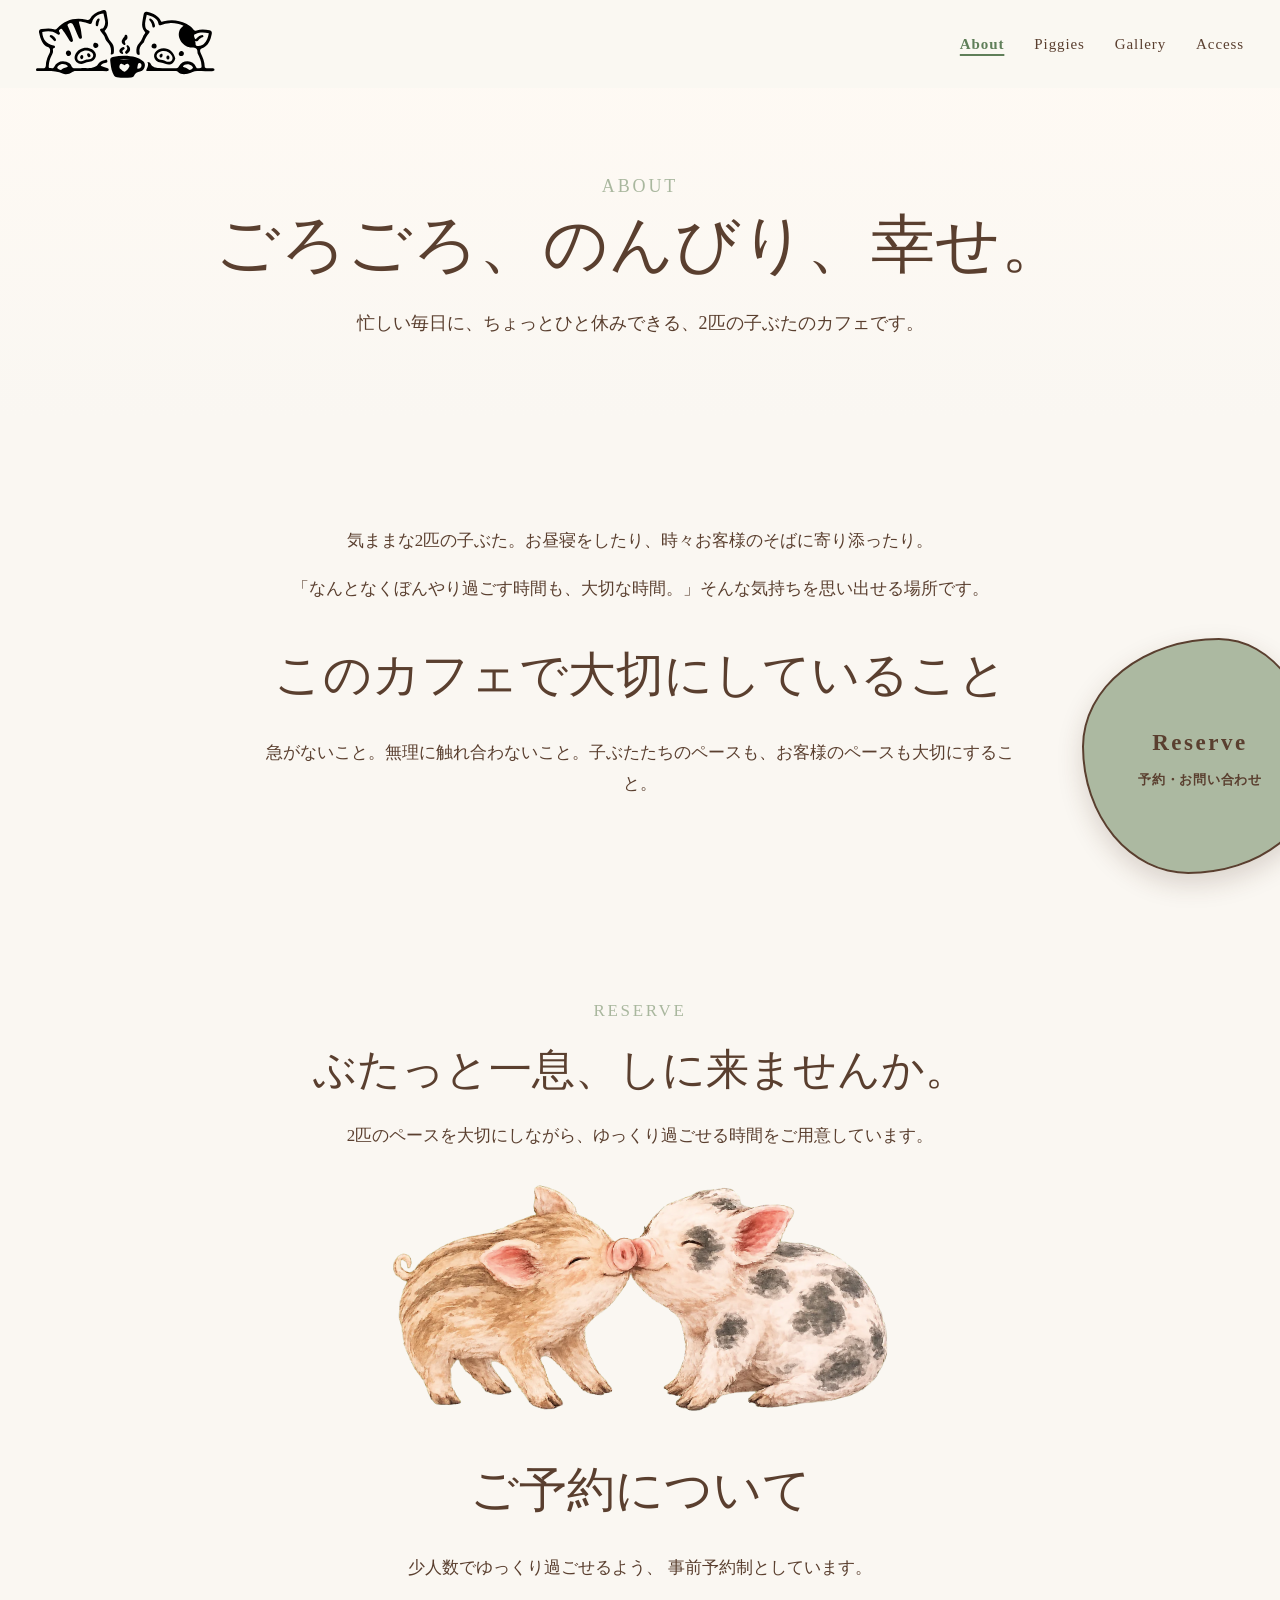
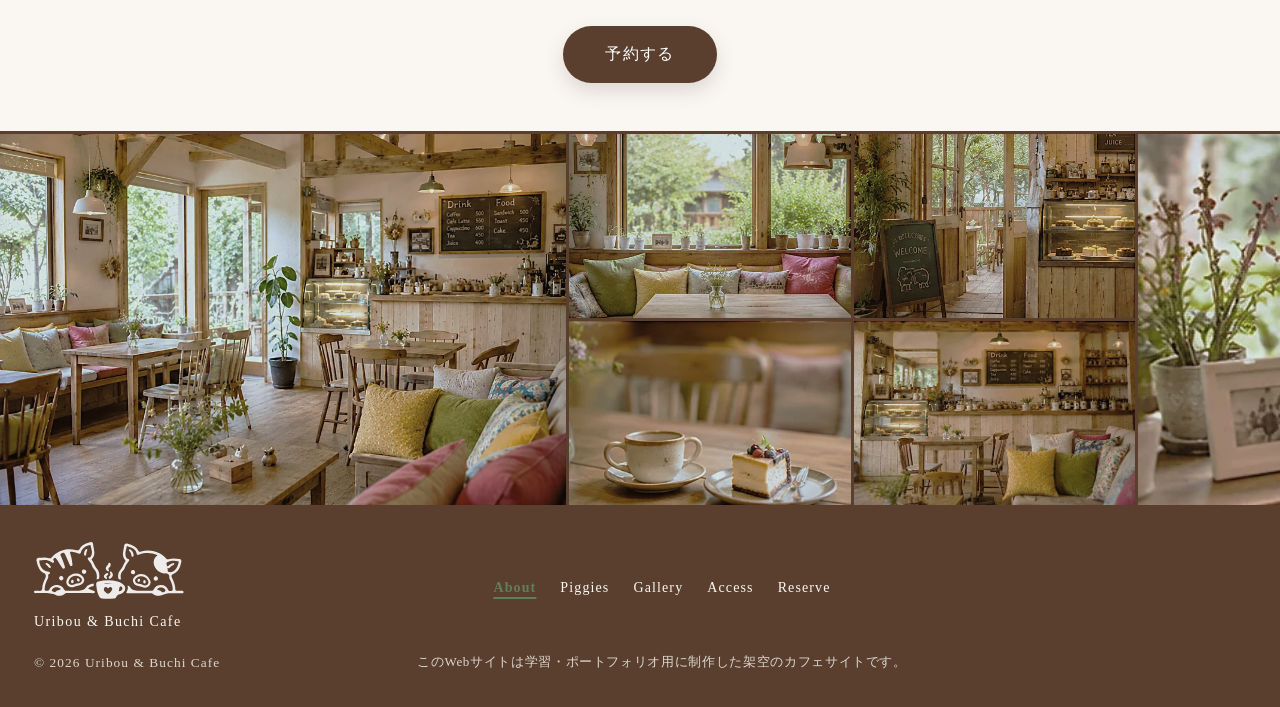
==== commit 39a27b55: "軽量化をした！ 70％くらい削減した。" ====
--- a/about.html
+++ b/about.html
@@ -3,11 +3,19 @@
 <head>
   <meta charset="utf-8">
   <meta name="viewport" content="width=device-width, initial-scale=1">
-  <meta name="description" content="架空の子ぶたカフェ、Uribou &amp; Buchi Cafeのコンセプトと大切にしていることをご紹介します。">
+  <meta name="theme-color" content="#f5efe5">
+  <link rel="icon" href="logo.svg" type="image/svg+xml">
+  <meta name="description" content="架空の子ぶたカフェ、Uribou &amp; Buchi Cafeのコンセプト、大切にしていること、予約案内をご紹介します。">
   <title>About | ウリ坊とぶちのカフェ</title>
+  <link rel="canonical" href="https://uchiyamayurina.github.io/Uribou-BuchiCafe/about.html">
+  <meta property="og:title" content="About | ウリ坊とぶちのカフェ">
+  <meta property="og:description" content="架空の子ぶたカフェのコンセプトと、大切にしていること、予約案内をご紹介します。">
+  <meta property="og:type" content="website">
+  <meta property="og:locale" content="ja_JP">
   <link rel="stylesheet" href="css/style.css">
 </head>
 <body>
+  <a class="skip-link" href="#main-content">本文へ移動</a>
   <header class="site-header">
     <a class="header-logo" href="index.html" aria-label="トップへ戻る">
       <img src="logo.svg" alt="ウリ坊とぶちのカフェ">
@@ -30,7 +38,7 @@
 
   <a class="floating-reserve" href="reserve.html#contact-form"><span>Reserve</span><small>予約・お問い合わせ</small></a>
 
-  <main>
+  <main id="main-content">
     <section class="page-hero">
       <p class="section-kicker">About</p>
       <h1>ごろごろ、のんびり、幸せ。</h1>
@@ -44,6 +52,36 @@
         <div class="soft-box">
           <h2>このカフェで大切にしていること</h2>
           <p>急がないこと。無理に触れ合わないこと。子ぶたたちのペースも、お客様のペースも大切にすること。</p>
+        </div>
+      </div>
+    </section>
+
+    <section class="section about-reserve-invitation">
+      <div class="section-inner narrow">
+        <p class="section-kicker">Reserve</p>
+        <h2>ぶたっと一息、しに来ませんか。</h2>
+        <p>2匹のペースを大切にしながら、ゆっくり過ごせる時間をご用意しています。</p>
+
+        <figure class="reserve-eyecatch">
+          <img
+            src="img/ChatGPT_bg_15_trimmed.webp"
+            alt="寄り添うウリ坊とぶちのイラスト">
+        </figure>
+      </div>
+    </section>
+
+    <section class="section reserve-section about-reserve-cta">
+      <div class="section-inner narrow">
+        <div class="reserve-card">
+          <h2>ご予約について</h2>
+          <p>
+            少人数でゆっくり過ごせるよう、
+            事前予約制としています。
+          </p>
+
+          <a class="reserve-button" href="reserve.html#contact-form">
+            予約する
+          </a>
         </div>
       </div>
     </section>
@@ -78,5 +116,6 @@
 
   <script src="js/page-motion.js"></script>
   <script src="js/footer-gallery.js"></script>
+  <script src="js/site-ui.js"></script>
 </body>
 </html>
--- a/css/style.css
+++ b/css/style.css
@@ -439,13 +439,20 @@
   display: grid;
   place-items: center;
   background: var(--ivory);
-  animation: loadingFadeOut .7s ease 1s forwards;
+  animation: loadingFadeOut .45s ease .35s forwards;
 }
 
 .loading img {
   display: block;
   max-width: none;
   max-height: none;
+}
+
+.loading.is-hidden {
+  opacity: 0;
+  visibility: hidden;
+  pointer-events: none;
+  animation: none !important;
 }
 
 @keyframes loadingFadeOut {
@@ -1449,37 +1456,37 @@
 .footer-photo-01 {
   grid-column: 1 / span 3;
   grid-row: 1 / span 2;
-  background-image: url("../img/ChatGPT_cafe_01.png");
+  background-image: url("../img/ChatGPT_cafe_01.webp");
 }
 
 .footer-photo-06 {
   grid-column: 4 / span 4;
   grid-row: 1 / span 2;
-  background-image: url("../img/ChatGPT_cafe_06.png");
+  background-image: url("../img/ChatGPT_cafe_06.webp");
 }
 
 .footer-photo-03 {
   grid-column: 8 / span 2;
   grid-row: 1;
-  background-image: url("../img/ChatGPT_cafe_03.png");
+  background-image: url("../img/ChatGPT_cafe_03.webp");
 }
 
 .footer-photo-04 {
   grid-column: 10 / span 3;
   grid-row: 1;
-  background-image: url("../img/ChatGPT_cafe_04.png");
+  background-image: url("../img/ChatGPT_cafe_04.webp");
 }
 
 .footer-photo-05 {
   grid-column: 8 / span 3;
   grid-row: 2;
-  background-image: url("../img/ChatGPT_cafe_05.png");
+  background-image: url("../img/ChatGPT_cafe_05.webp");
 }
 
 .footer-photo-07 {
   grid-column: 11 / span 2;
   grid-row: 2;
-  background-image: url("../img/ChatGPT_cafe_07.png");
+  background-image: url("../img/ChatGPT_cafe_07.webp");
 }
 
 .site-footer {
@@ -3407,3 +3414,269 @@
     font-size: 8px;
   }
 }
+
+/* Final loading and motion timing
+----------------------------------- */
+.piggy-card.is-visible {
+  transition-duration: 1.05s;
+}
+
+.piggy-card:nth-child(2).is-visible {
+  transition-delay: .15s;
+}
+
+.piggy-card.is-visible .piggy-label,
+.piggy-card.is-visible .piggy-overlay h3 {
+  transition-delay: .48s;
+}
+
+.piggy-card.is-visible .piggy-overlay p {
+  transition-delay: .78s;
+}
+
+.about-section .section-inner,
+.reserve-section .section-inner {
+  transition-duration: .95s;
+  transition-delay: .18s;
+}
+
+.movie-section .movie-grid > div,
+.movie-section .inline-video {
+  transition-duration: .95s;
+}
+
+.access-footstep {
+  transition-duration: .75s, .95s;
+}
+
+/* =========================================================
+   Final delivery accessibility and usability layer
+   ========================================================= */
+.skip-link {
+  position: fixed;
+  top: 10px;
+  left: 12px;
+  z-index: 2000;
+  padding: 10px 16px;
+  border: 2px solid #6f4b35;
+  border-radius: 999px;
+  color: #3f2c20;
+  background: #fffdf8;
+  font-size: 0.9rem;
+  font-weight: 600;
+  text-decoration: none;
+  transform: translateY(-160%);
+  transition: transform 0.2s ease;
+}
+
+.skip-link:focus {
+  transform: translateY(0);
+}
+
+:where(a, button, input, select, textarea, summary, [tabindex]):focus-visible {
+  outline: 3px solid #789c72;
+  outline-offset: 4px;
+}
+
+.site-nav a[aria-current="page"],
+.footer-nav a[aria-current="page"] {
+  color: #5f7f59;
+  font-weight: 600;
+  text-decoration: underline;
+  text-decoration-thickness: 2px;
+  text-underline-offset: 0.35em;
+}
+
+.reservation-rule {
+  margin: 12px 0 22px;
+  padding-left: 14px;
+  border-left: 3px solid #8ca786;
+  color: #59483c;
+  line-height: 1.8;
+}
+
+.conditional-label {
+  display: inline-block;
+  margin-left: 0.35em;
+  color: #6c7f66;
+  font-size: 0.72em;
+  font-weight: 600;
+}
+
+.instagram-link small {
+  margin-left: 0.4em;
+  font-size: 0.68em;
+  font-weight: 500;
+  opacity: 0.72;
+}
+
+.about-reserve-invitation {
+  padding-bottom: 18px;
+  text-align: center;
+}
+
+.about-reserve-invitation h2 {
+  margin: 8px 0 18px;
+  color: var(--brown);
+  font-size: clamp(1.8rem, 4vw, 2.7rem);
+  line-height: 1.45;
+}
+
+.about-reserve-invitation > .section-inner > p:last-of-type {
+  line-height: 2;
+}
+
+.about-reserve-cta {
+  padding-top: 18px;
+}
+
+.reserve-form-hero {
+  padding-bottom: 30px;
+}
+
+@media (max-width: 600px) {
+  .about-reserve-invitation {
+    padding-bottom: 8px;
+  }
+
+  .about-reserve-cta {
+    padding-top: 8px;
+  }
+}
+
+.inline-video-frame,
+.featured-movie {
+  position: relative;
+}
+
+.inline-video-frame {
+  line-height: 0;
+}
+
+.inline-video-frame .inline-video {
+  display: block;
+  opacity: 1;
+  transform: none;
+  transition: none;
+}
+
+.movie-section .inline-video-frame {
+  opacity: 0;
+  transform: translateX(54px) scale(.9) rotate(2deg);
+  transition:
+    opacity .95s ease,
+    transform .95s cubic-bezier(.22, 1, .36, 1);
+}
+
+.movie-section.is-revealed .inline-video-frame {
+  opacity: 1;
+  transform: none;
+}
+
+.video-motion-toggle {
+  position: absolute;
+  left: 14px;
+  bottom: 14px;
+  z-index: 6;
+  min-width: 104px;
+  min-height: 40px;
+  padding: 8px 14px;
+  border: 1px solid rgba(255, 255, 255, .62);
+  border-radius: 999px;
+  color: #fffdf8;
+  background: rgba(74, 53, 38, .78);
+  box-shadow: 0 5px 16px rgba(43, 29, 21, .2);
+  font: inherit;
+  font-size: .76rem;
+  font-weight: 600;
+  letter-spacing: .04em;
+  line-height: 1.2;
+  cursor: pointer;
+  backdrop-filter: blur(7px);
+}
+
+.video-motion-toggle:hover,
+.video-motion-toggle:focus-visible,
+.video-motion-toggle[aria-pressed="false"] {
+  color: #3f2c20;
+  background: rgba(246, 249, 242, .94);
+  border-color: rgba(120, 156, 114, .72);
+}
+
+.hero-video-toggle {
+  left: 18px;
+  bottom: 18px;
+}
+
+@media (max-width: 600px) {
+  .video-motion-toggle {
+    left: 10px;
+    bottom: 10px;
+    min-width: 92px;
+    min-height: 36px;
+    padding: 7px 11px;
+    font-size: .7rem;
+  }
+}
+
+/* =========================================================
+   Z-order only: media < decoration < text and controls
+   Position, size, opacity and motion are intentionally unchanged.
+   ========================================================= */
+.page-illusts {
+  z-index: 5;
+}
+
+main :where(img, video, iframe) {
+  position: relative;
+  z-index: 4;
+}
+
+.hero-video {
+  position: absolute;
+}
+
+main :where(h1, h2, h3, p, a, button, table, form, summary, label, input, select, textarea) {
+  position: relative;
+  z-index: 6;
+}
+
+.hero-copy,
+.movie-grid > :first-child,
+.gallery-section .section-kicker,
+.gallery-section h2,
+.gallery-section .center,
+.access-section .access-grid > :first-child {
+  position: relative;
+  z-index: 6;
+}
+
+.movie-section .inline-video-frame,
+.gallery-section .gallery-image,
+.access-section .access-grid > :last-child {
+  position: relative;
+  z-index: 4;
+}
+
+.piggy-overlay,
+.video-motion-toggle {
+  z-index: 6;
+}
+
+.access-page .access-section .section-inner {
+  z-index: auto;
+}
+
+.access-page .access-footprint-trail {
+  z-index: 5;
+}
+
+.access-page .access-grid > :first-child {
+  position: relative;
+  z-index: 6;
+}
+
+.access-page .access-grid > :last-child {
+  position: relative;
+  z-index: 4;
+}
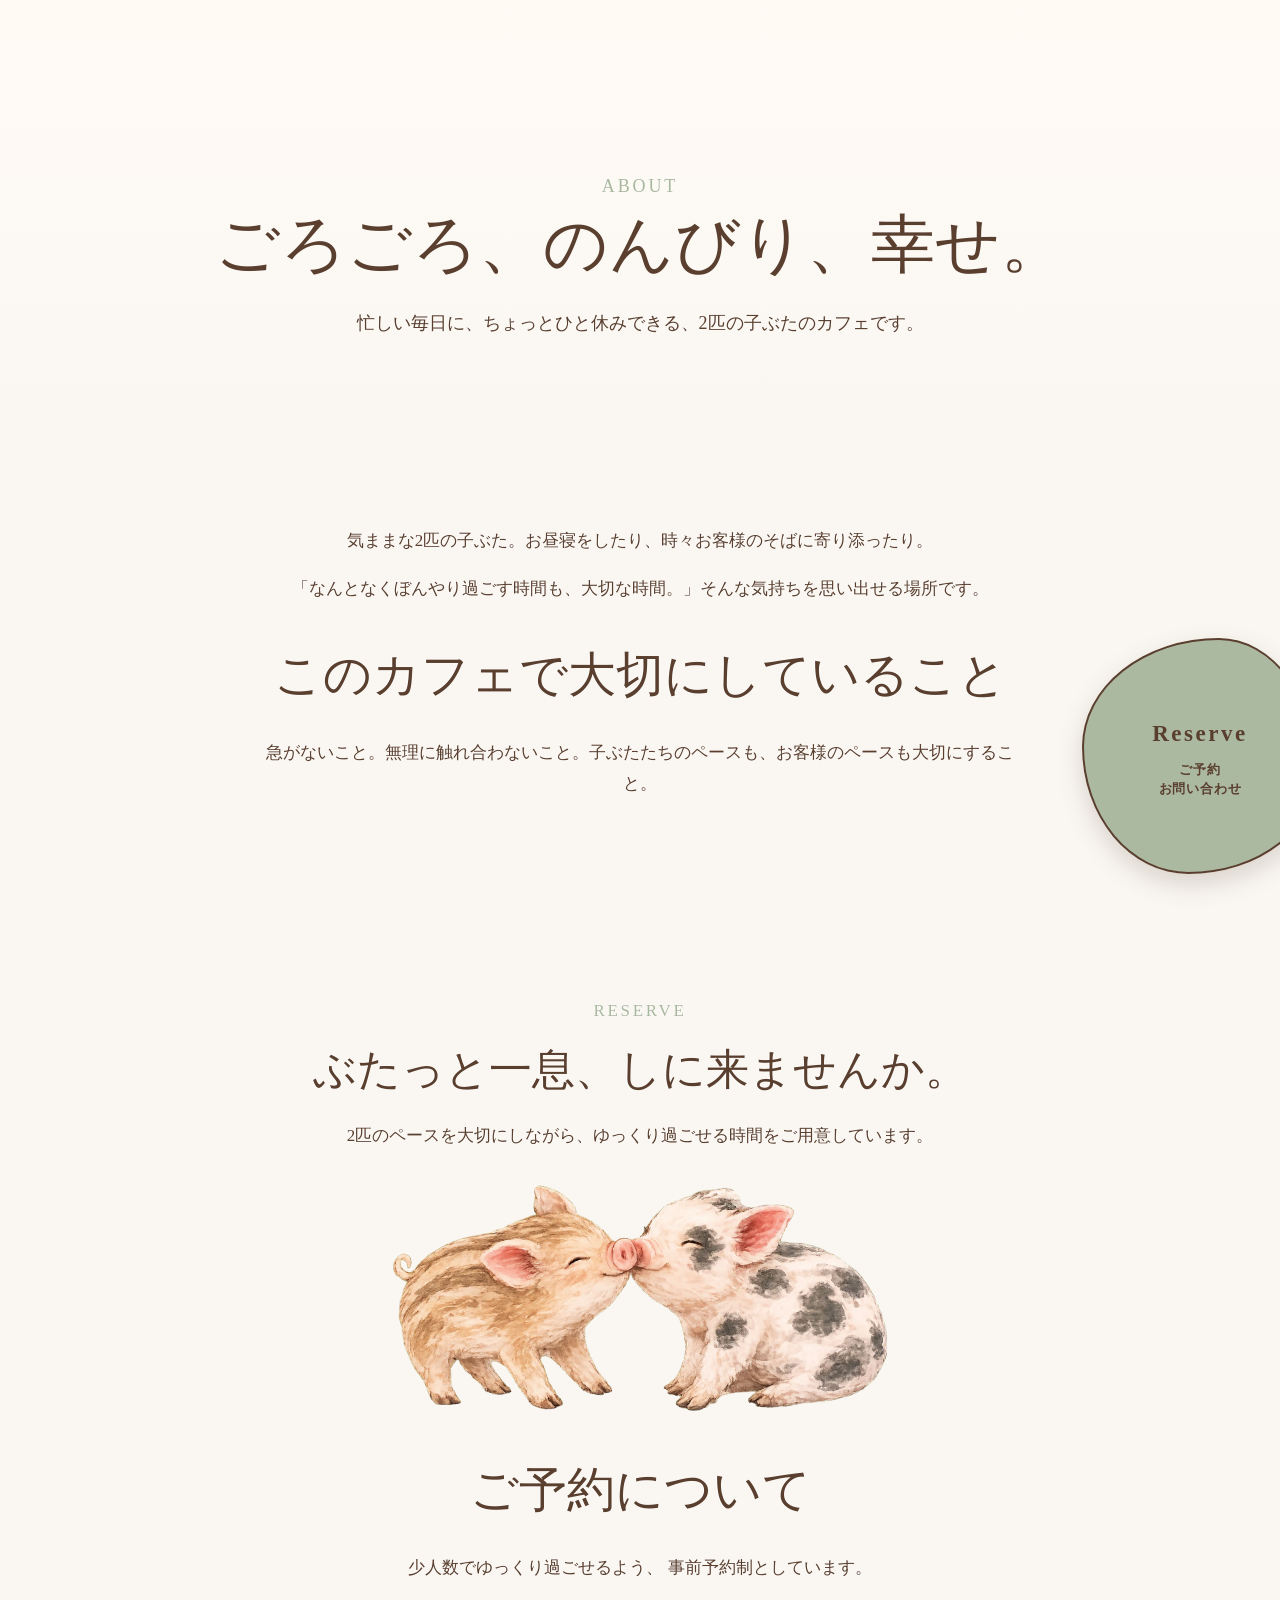
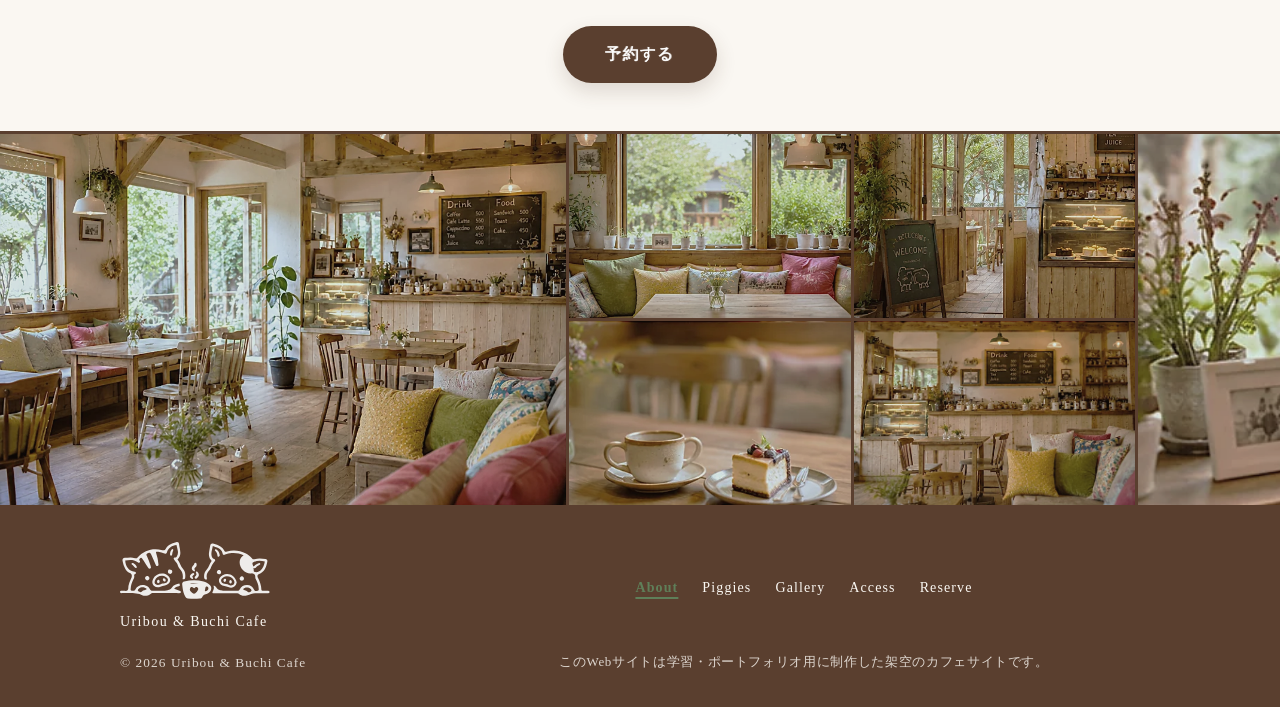
==== commit 312b79b5: "v33：文字の重なりとカレンダー表示を調整 - 本文を装飾イラストより前面に調整 - 文字へ0.5pxの薄い白縁を追加 - カレンダー、営業時間、案内文、Instagramリンクを前面に調整 -" ====
--- a/about.html
+++ b/about.html
@@ -36,7 +36,7 @@
     </nav>
   </header>
 
-  <a class="floating-reserve" href="reserve.html#contact-form"><span>Reserve</span><small>予約・お問い合わせ</small></a>
+  <a class="floating-reserve" href="reserve.html#contact-form"><span>Reserve</span><small>ご予約<br>お問い合わせ</small></a>
 
   <main id="main-content">
     <section class="page-hero">
--- a/css/style.css
+++ b/css/style.css
@@ -3680,3 +3680,352 @@
   position: relative;
   z-index: 4;
 }
+
+/* =========================================================
+   v28: Reserve FAQ and TOP text protection
+   Decorative illustration positions, sizes and opacity stay unchanged.
+   ========================================================= */
+
+/* The Reserve page is already the destination, so it has no floating
+   Reserve shortcut. Other pages keep the existing shortcut. */
+
+/* Give the FAQ the site's familiar sage-green tone without changing
+   its content or open/close behavior. */
+.faq-section {
+  background:
+    linear-gradient(
+      180deg,
+      #fffaf4 0%,
+      rgba(169, 183, 158, .16) 34%,
+      rgba(169, 183, 158, .1) 74%,
+      #fffaf4 100%
+    );
+}
+
+.faq-list {
+  display: grid;
+  gap: 14px;
+}
+
+.faq-item,
+.faq-item:first-child {
+  padding: 0;
+  overflow: hidden;
+  border: 1px solid rgba(132, 153, 122, .42);
+  border-radius: 18px;
+  background: rgba(255, 255, 255, .72);
+  box-shadow: 0 10px 28px rgba(90, 63, 47, .06);
+}
+
+.faq-question {
+  position: relative;
+  display: flex;
+  min-height: 68px;
+  align-items: center;
+  gap: 14px;
+  padding: 18px 58px 18px 20px;
+  color: var(--brown);
+  cursor: pointer;
+  list-style: none;
+  text-align: left;
+}
+
+.faq-question::-webkit-details-marker {
+  display: none;
+}
+
+.faq-question::before {
+  content: "Q";
+  display: grid;
+  flex: 0 0 34px;
+  width: 34px;
+  height: 34px;
+  place-items: center;
+  border-radius: 50%;
+  color: var(--white);
+  background: var(--sage);
+  font-size: 14px;
+  letter-spacing: .06em;
+}
+
+.faq-question::after {
+  content: "+";
+  position: absolute;
+  top: 50%;
+  right: 22px;
+  color: var(--sage);
+  font-size: 26px;
+  font-weight: 200;
+  line-height: 1;
+  transform: translateY(-50%);
+  transition: transform .25s ease;
+}
+
+.faq-item[open] .faq-question::after {
+  transform: translateY(-50%) rotate(45deg);
+}
+
+.faq-answer {
+  margin: 0 20px 20px 68px;
+  padding: 16px 18px;
+  border-left: 3px solid var(--sage);
+  border-radius: 0 12px 12px 0;
+  color: var(--brown-soft);
+  background: rgba(169, 183, 158, .11);
+  text-align: left;
+}
+
+.faq-answer p {
+  margin: 0;
+}
+
+/* Motion effects create their own front/back layers. Raise the TOP text
+   groups above the decorative illustrations without moving the art. */
+.home-page .hero-copy,
+.home-page .about-section .section-inner,
+.home-page .reserve-section .section-inner,
+.home-page .movie-grid > :first-child,
+.home-page .access-grid > :first-child {
+  position: relative;
+  z-index: 6;
+}
+
+/* On a narrower window, wrap text earlier so side illustrations have
+   breathing room. The mobile layout keeps a comfortable reading width. */
+@media (max-width: 1050px) {
+  .home-page .hero-copy,
+  .home-page .about-section .section-inner,
+  .home-page .reserve-section .section-inner {
+    width: min(680px, calc(100% - 96px));
+    margin-inline: auto;
+  }
+}
+
+@media (max-width: 600px) {
+  .home-page .hero-copy,
+  .home-page .about-section .section-inner,
+  .home-page .reserve-section .section-inner {
+    width: calc(100% - 40px);
+  }
+
+  .faq-question {
+    min-height: 62px;
+    padding: 15px 48px 15px 16px;
+  }
+
+  .faq-question::before {
+    flex-basis: 30px;
+    width: 30px;
+    height: 30px;
+  }
+
+  .faq-question::after {
+    right: 17px;
+  }
+
+.faq-answer {
+    margin: 0 14px 16px;
+    padding: 14px 16px;
+  }
+}
+
+/* =========================================================
+   v29: Calendar layer, balanced footer, floating Reserve lift
+   ========================================================= */
+
+/* The weekly opening-hours content stays in front of the TOP decoration. */
+.home-page .calendar-inner {
+  position: relative;
+  z-index: 6;
+}
+
+/* The old layout reserved a large area only on the footer's right side.
+   The button now moves itself, so the footer can use equal side padding. */
+.site-footer {
+  padding-right: 34px;
+  padding-left: 34px;
+}
+
+.footer-inner {
+  margin-right: auto;
+  margin-left: auto;
+}
+
+.footer-nav,
+.footer-note {
+  transform: none;
+}
+
+/* JavaScript updates --floating-reserve-lift while the footer is visible. */
+.floating-reserve {
+  --floating-reserve-bottom: 26px;
+  --floating-reserve-lift: 0px;
+  bottom: calc(var(--floating-reserve-bottom) + var(--floating-reserve-lift));
+  transition:
+    bottom .42s cubic-bezier(.22, 1, .36, 1),
+    color .3s ease,
+    background-color .3s ease,
+    border-color .3s ease,
+    box-shadow .3s ease;
+  will-change: bottom;
+}
+
+@media (max-width: 768px) {
+  .site-footer {
+    padding-right: 20px;
+    padding-bottom: 28px;
+    padding-left: 20px;
+  }
+
+  .floating-reserve {
+    --floating-reserve-bottom: 14px;
+  }
+}
+
+@media (prefers-reduced-motion: reduce) {
+  .floating-reserve {
+    transition: none;
+  }
+}
+
+/* =========================================================
+   v30: Access responsive fit and centered narrow footer
+   ========================================================= */
+
+/* Switch Access to one column before the two-column layout becomes
+   cramped. Keep both the information list and map inside the window. */
+@media (max-width: 1050px) {
+  .access-page .access-grid {
+    grid-template-columns: minmax(0, 1fr);
+    width: min(760px, 100%);
+    gap: 34px;
+  }
+
+  .access-page .access-grid > div,
+  .access-page .info-list,
+  .access-page .map-embed,
+  .access-page .map-embed iframe {
+    width: 100%;
+    max-width: 100%;
+    min-width: 0;
+  }
+
+  /* A vertical entrance avoids temporary clipping at the right edge. */
+  .access-page .access-section .access-grid > div:first-child,
+  .access-page .access-section .access-grid > div:last-child {
+    transform: translateY(30px);
+  }
+
+  .access-page .access-section.is-revealed .access-grid > div:first-child,
+  .access-page .access-section.is-revealed .access-grid > div:last-child {
+    transform: none;
+  }
+
+  /* At narrower widths, use one centered footer column. */
+  .footer-inner {
+    grid-template-columns: minmax(0, 1fr);
+    justify-items: center;
+    gap: 16px;
+    text-align: center;
+  }
+
+  .footer-brand,
+  .footer-nav,
+  .footer-note,
+  .site-footer small {
+    grid-column: 1;
+    grid-row: auto;
+    justify-self: center;
+  }
+
+  .footer-brand {
+    justify-items: center;
+  }
+
+  .footer-nav {
+    justify-content: center;
+  }
+
+  .footer-note {
+    margin-right: auto;
+    margin-left: auto;
+    text-align: center;
+  }
+}
+
+@media (max-width: 480px) {
+  .access-page .info-list div {
+    grid-template-columns: minmax(0, 1fr);
+    gap: 6px;
+  }
+
+  .access-page .info-list dd {
+    overflow-wrap: anywhere;
+  }
+}
+
+/* =========================================================
+   v31: Keep text in front with a very light white outline
+   ========================================================= */
+
+/* The outline is intentionally subtle. Existing stronger text shadows,
+   such as the white hero copy over video, keep their original styling. */
+main :where(h1, h2, h3, p, dt, dd, li, th, td, figcaption, summary, a) {
+  position: relative;
+  z-index: 20;
+  -webkit-text-stroke: .5px rgba(255, 255, 255, .58);
+  paint-order: stroke fill;
+  text-shadow:
+    -.45px -.45px 0 rgba(255, 255, 255, .34),
+    .45px -.45px 0 rgba(255, 255, 255, .34),
+    -.45px .45px 0 rgba(255, 255, 255, .34),
+    .45px .45px 0 rgba(255, 255, 255, .34),
+    0 0 3px rgba(255, 255, 255, .16);
+}
+
+/* These text groups use motion effects that create their own layers.
+   Give the group itself a clear foreground level as well. */
+.home-page .hero-copy,
+.home-page .calendar-inner,
+.home-page .about-section .section-inner,
+.home-page .reserve-section .section-inner,
+.page-hero,
+.faq-item,
+.access-page .access-grid > :first-child {
+  position: relative;
+  z-index: 20;
+}
+
+/* =========================================================
+   v32: Two-line label for floating Reserve
+   ========================================================= */
+.floating-reserve :where(span, small) {
+  -webkit-text-stroke: 0;
+  paint-order: normal;
+  text-shadow: none;
+}
+
+.floating-reserve small {
+  display: block;
+  white-space: normal;
+}
+
+/* =========================================================
+   v33: Keep the complete weekly calendar above decoration
+   ========================================================= */
+.home-page .calendar-section {
+  position: relative;
+  z-index: 30;
+  isolation: isolate;
+}
+
+.home-page .calendar-inner,
+.home-page .weekly-calendar-wrap,
+.home-page .weekly-calendar,
+.home-page .calendar-hours,
+.home-page .calendar-social,
+.home-page .calendar-note,
+.home-page .instagram-link {
+  position: relative;
+  z-index: 2;
+}
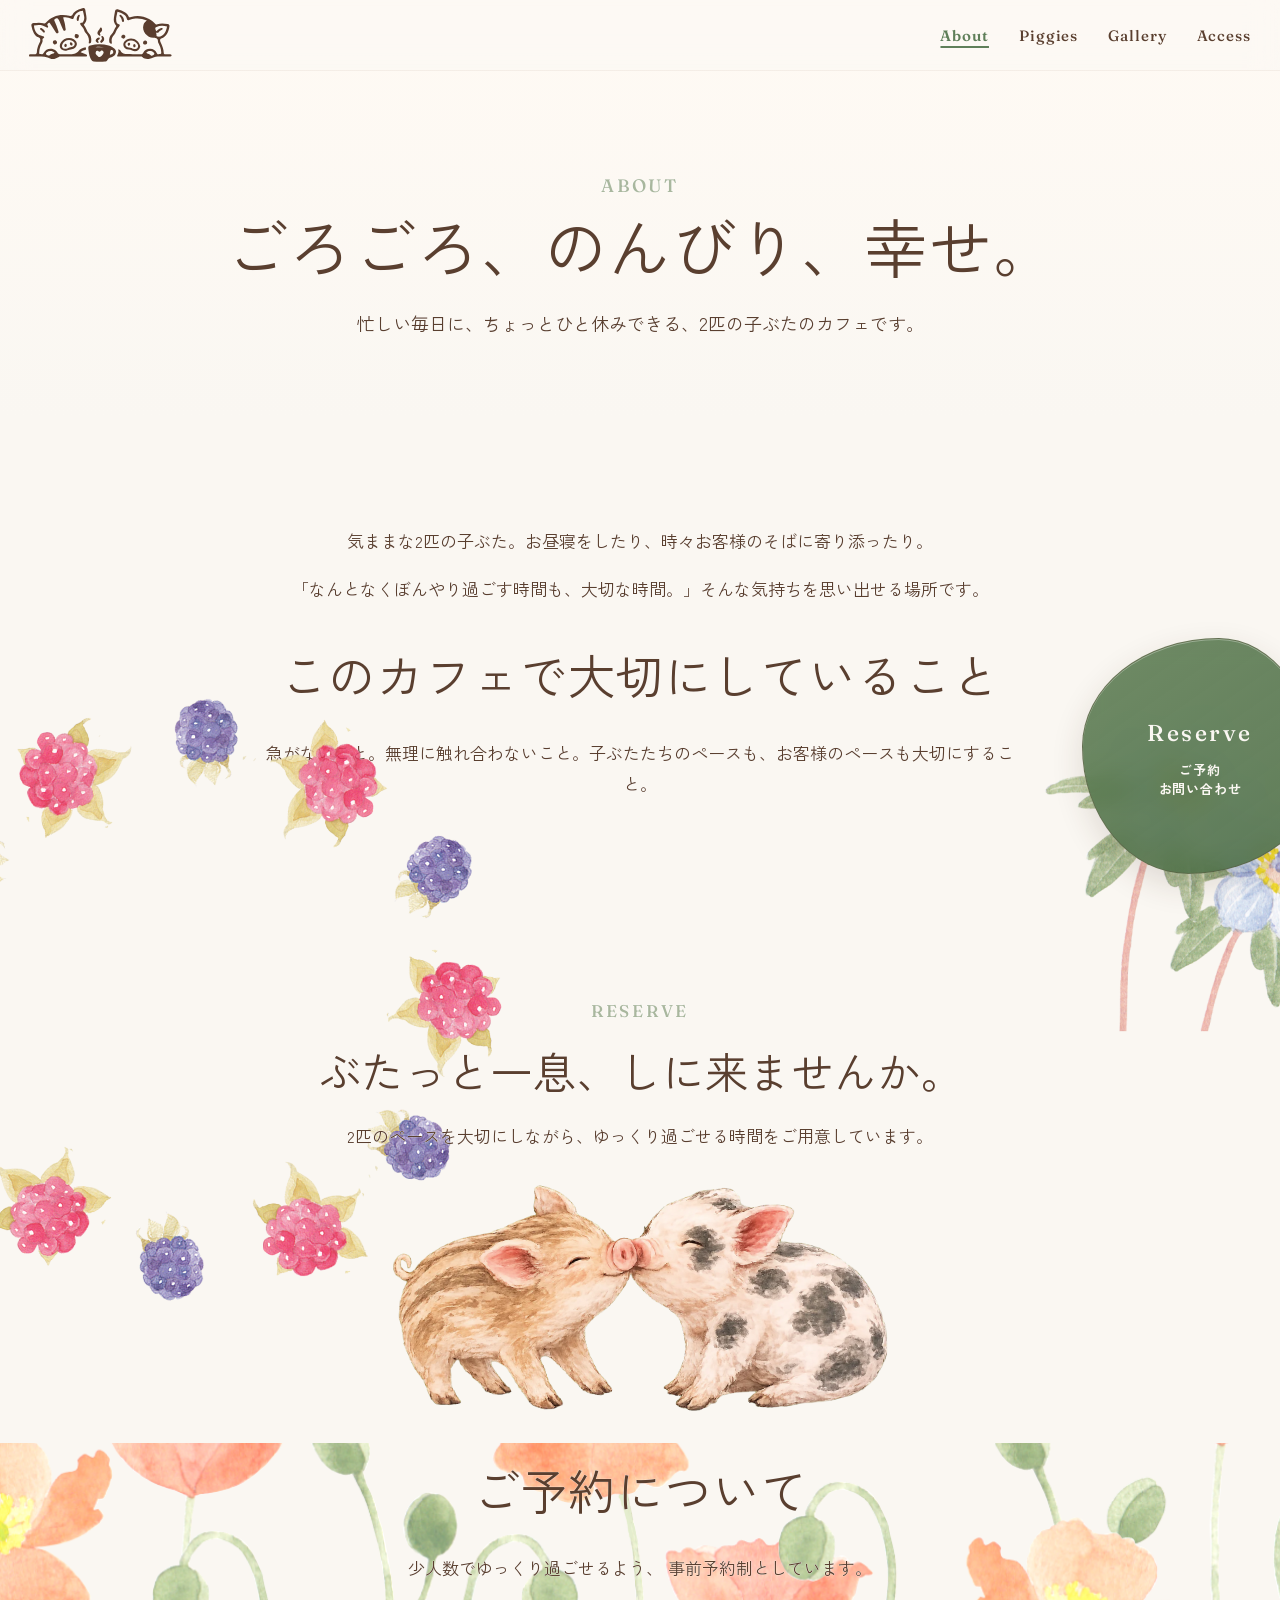
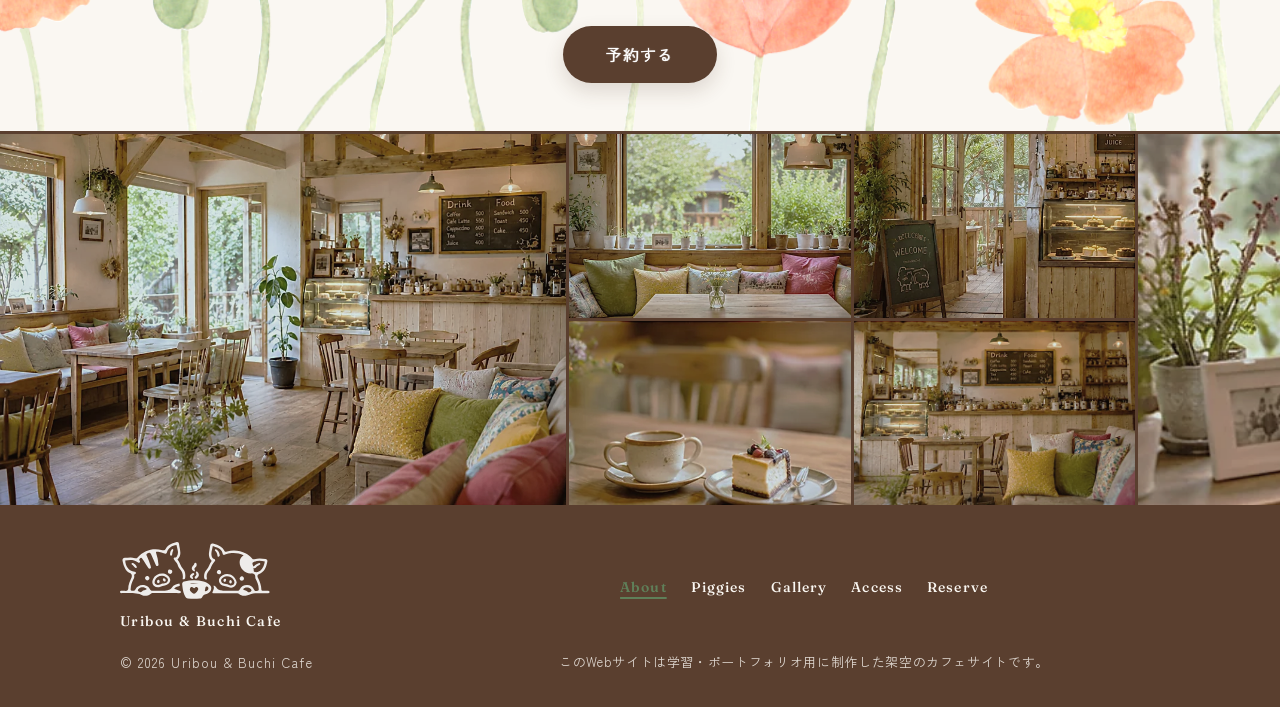
==== commit ed3abbf5: "63!ヘッダー・ローディング・Reserveボタンの視認性を調整 - ローディング画面の表示時間と切り替えを調整 - PC版ヘッダーをコンパクト化 - ロゴを茶色へ変更 - スマホ版ロゴ・メニュ" ====
--- a/about.html
+++ b/about.html
@@ -4,7 +4,7 @@
   <meta charset="utf-8">
   <meta name="viewport" content="width=device-width, initial-scale=1">
   <meta name="theme-color" content="#f5efe5">
-  <link rel="icon" href="logo.svg" type="image/svg+xml">
+  <link rel="icon" href="img/logo.svg" type="image/svg+xml">
   <meta name="description" content="架空の子ぶたカフェ、Uribou &amp; Buchi Cafeのコンセプト、大切にしていること、予約案内をご紹介します。">
   <title>About | ウリ坊とぶちのカフェ</title>
   <link rel="canonical" href="https://uchiyamayurina.github.io/Uribou-BuchiCafe/about.html">
@@ -12,13 +12,16 @@
   <meta property="og:description" content="架空の子ぶたカフェのコンセプトと、大切にしていること、予約案内をご紹介します。">
   <meta property="og:type" content="website">
   <meta property="og:locale" content="ja_JP">
+  <link rel="preconnect" href="https://fonts.googleapis.com">
+  <link rel="preconnect" href="https://fonts.gstatic.com" crossorigin>
+  <link href="https://fonts.googleapis.com/css2?family=Fraunces:opsz,wght@9..144,400;9..144,500;9..144,600&amp;family=Zen+Kaku+Gothic+New:wght@300;400;500;700&amp;display=swap" rel="stylesheet">
   <link rel="stylesheet" href="css/style.css">
 </head>
-<body>
+<body class="about-page">
   <a class="skip-link" href="#main-content">本文へ移動</a>
   <header class="site-header">
     <a class="header-logo" href="index.html" aria-label="トップへ戻る">
-      <img src="logo.svg" alt="ウリ坊とぶちのカフェ">
+      <img src="img/logo.svg" alt="ウリ坊とぶちのカフェ">
     </a>
 
     <input type="checkbox" id="menu-toggle" class="menu-toggle" aria-label="メニューを開く">
@@ -99,7 +102,7 @@
   <footer class="site-footer">
     <div class="footer-inner">
       <a class="footer-brand" href="index.html" aria-label="トップページへ戻る">
-        <img src="logo.svg" alt="ウリ坊とぶちのカフェ">
+        <img src="img/logo.svg" alt="ウリ坊とぶちのカフェ">
         <span>Uribou &amp; Buchi Cafe</span>
       </a>
       <nav class="footer-nav" aria-label="フッターメニュー">
--- a/css/style.css
+++ b/css/style.css
@@ -4029,3 +4029,1674 @@
   position: relative;
   z-index: 2;
 }
+
+/* =========================================================
+   v34: Keep the fixed header above every scrolling section
+   ========================================================= */
+.site-header {
+  z-index: 100;
+  isolation: isolate;
+}
+
+@media (max-width: 768px) {
+  .menu-button {
+    position: relative;
+    z-index: 2;
+  }
+
+  .site-nav {
+    z-index: 1;
+  }
+}
+
+/* =========================================================
+   v35: Bring the Piggies page closer to the site's calm tone
+   ========================================================= */
+.profile-list {
+  gap: 72px;
+}
+
+.profile-card {
+  padding: 0 0 72px;
+  border: 0;
+  border-bottom: 1px solid rgba(169, 183, 158, .62);
+  border-radius: 0;
+  background: transparent;
+}
+
+.profile-card:last-child {
+  padding-bottom: 0;
+  border-bottom: 0;
+}
+
+/* On phones, keep the upper third of each TOP photo unobstructed.
+   Text and its soft gradient begin one third of the way down. */
+@media (max-width: 600px) {
+  .home-page .piggy-card {
+    padding: 0;
+  }
+
+  .home-page .piggy-overlay {
+    inset: 33.333% 0 0;
+    padding: 16px 18px 14px;
+  }
+
+  .home-page .piggy-overlay h3 {
+    margin: 4px 0 8px;
+    font-size: 25px;
+  }
+
+  .home-page .piggy-overlay p {
+    font-size: 13px;
+    line-height: 1.6;
+  }
+
+  .profile-list {
+    gap: 52px;
+  }
+
+  .profile-card {
+    padding: 0 0 52px;
+  }
+}
+
+/* =========================================================
+   v36: Halve the space between the English and Japanese names
+   ========================================================= */
+.piggy-overlay h3 {
+  margin-top: 4px;
+}
+
+@media (max-width: 600px) {
+  .home-page .piggy-overlay h3 {
+    margin-top: 2px;
+  }
+}
+
+/* =========================================================
+   v37: TOP photos and lightweight word motion for Piggies
+   ========================================================= */
+.profile-photo-frame {
+  position: relative;
+  min-width: 0;
+  overflow: hidden;
+  border-radius: 16px;
+  isolation: isolate;
+}
+
+.profile-photo-frame > img {
+  display: block;
+  margin: 0;
+}
+
+.profile-card.reverse .profile-photo-frame {
+  order: 2;
+}
+
+.profile-photo-word {
+  position: absolute;
+  right: auto;
+  bottom: clamp(16px, 2.8vw, 28px);
+  left: clamp(16px, 2.8vw, 28px);
+  z-index: 5;
+  color: rgba(255, 255, 255, .86);
+  font-size: clamp(38px, 7vw, 82px);
+  font-weight: 600;
+  line-height: .9;
+  letter-spacing: .12em;
+  white-space: nowrap;
+  background: linear-gradient(
+    100deg,
+    rgba(255, 255, 255, .46) 0%,
+    rgba(255, 255, 255, .98) 46%,
+    rgba(209, 225, 200, .76) 66%,
+    rgba(255, 255, 255, .46) 100%
+  );
+  background-size: 220% 100%;
+  background-clip: text;
+  -webkit-background-clip: text;
+  -webkit-text-fill-color: transparent;
+  -webkit-text-stroke: .7px rgba(255, 255, 255, .82);
+  filter: drop-shadow(0 3px 7px rgba(65, 43, 30, .26));
+  opacity: .78;
+  pointer-events: none;
+  user-select: none;
+  animation: profile-photo-word-drift 6.8s ease-in-out infinite;
+}
+
+.profile-card.reverse .profile-photo-word {
+  animation-delay: -3.4s;
+}
+
+@keyframes profile-photo-word-drift {
+  0%,
+  100% {
+    background-position: 0% 50%;
+    transform: translate3d(-2px, 2px, 0);
+    opacity: .7;
+  }
+
+  50% {
+    background-position: 100% 50%;
+    transform: translate3d(3px, -3px, 0);
+    opacity: .96;
+  }
+}
+
+@media (max-width: 768px) {
+  .profile-card.reverse .profile-photo-frame {
+    order: 0;
+  }
+
+  .profile-photo-word {
+    bottom: 16px;
+    left: 16px;
+    font-size: clamp(34px, 12vw, 48px);
+  }
+}
+
+@media (prefers-reduced-motion: reduce) {
+  .profile-photo-word {
+    background-position: 50% 50%;
+    transform: none;
+    opacity: .84;
+    animation: none;
+  }
+}
+
+/* =========================================================
+   v38: Gallery lightbox for TOP and Gallery page
+   ========================================================= */
+.gallery-help {
+  margin: 12px 0 -16px;
+  color: var(--brown-soft);
+  font-size: 13px;
+  line-height: 1.7;
+  letter-spacing: .04em;
+}
+
+.gallery-trigger {
+  position: relative;
+  display: block;
+  width: 100%;
+  overflow: hidden;
+  color: inherit;
+  line-height: 0;
+  text-decoration: none;
+  border-radius: 16px;
+}
+
+.has-gallery-lightbox .gallery-trigger {
+  cursor: zoom-in;
+}
+
+.has-gallery-lightbox .gallery-trigger::after {
+  content: "拡大";
+  position: absolute;
+  right: 12px;
+  bottom: 12px;
+  z-index: 2;
+  padding: 7px 10px;
+  color: var(--brown);
+  font-size: 11px;
+  line-height: 1;
+  letter-spacing: .08em;
+  background: rgba(255, 253, 248, .9);
+  border: 1px solid rgba(90, 63, 47, .16);
+  border-radius: 999px;
+  box-shadow: 0 5px 16px rgba(55, 37, 27, .12);
+  opacity: 0;
+  transform: translateY(5px);
+  transition: opacity .25s ease, transform .25s ease;
+  pointer-events: none;
+}
+
+.gallery-trigger:hover::after,
+.gallery-trigger:focus-visible::after {
+  opacity: 1;
+  transform: translateY(0);
+}
+
+.gallery-trigger:focus-visible {
+  outline: 3px solid #789c72;
+  outline-offset: 5px;
+}
+
+.gallery-trigger .gallery-image {
+  display: block;
+}
+
+.gallery-page-grid .gallery-trigger {
+  box-shadow: 0 14px 34px rgba(70, 44, 28, .11);
+  filter: saturate(.88) sepia(.04);
+  transition:
+    transform .7s cubic-bezier(.22, .61, .36, 1),
+    filter .7s ease,
+    box-shadow .7s ease;
+}
+
+.gallery-page-grid .gallery-trigger .gallery-image {
+  filter: none;
+  box-shadow: none;
+}
+
+.gallery-page-grid .gallery-trigger:hover,
+.gallery-page-grid .gallery-trigger:focus-visible {
+  transform: translateY(-5px);
+  filter: saturate(1) sepia(0);
+  box-shadow: 0 20px 42px rgba(70, 44, 28, .16);
+}
+
+.gallery-page-grid .gallery-trigger:hover .gallery-image,
+.gallery-page-grid .gallery-trigger:focus-visible .gallery-image {
+  transform: scale(1.015);
+}
+
+body.is-lightbox-open {
+  overflow: hidden;
+}
+
+.image-lightbox[hidden] {
+  display: none;
+}
+
+.image-lightbox {
+  position: fixed;
+  inset: 0;
+  z-index: 5000;
+  display: grid;
+  place-items: center;
+  padding: clamp(16px, 4vw, 48px);
+  color: var(--white);
+  background: rgba(35, 25, 18, .9);
+  opacity: 0;
+  visibility: hidden;
+  transition: opacity .24s ease, visibility .24s ease;
+  backdrop-filter: blur(5px);
+}
+
+.image-lightbox.is-open {
+  opacity: 1;
+  visibility: visible;
+}
+
+.image-lightbox__panel {
+  position: relative;
+  width: min(1120px, 100%);
+  max-height: calc(100svh - 32px);
+}
+
+.image-lightbox__figure {
+  display: grid;
+  justify-items: center;
+  gap: 14px;
+  margin: 0;
+}
+
+.image-lightbox__image {
+  width: auto;
+  max-width: 100%;
+  max-height: calc(100svh - 145px);
+  object-fit: contain;
+  border-radius: 14px;
+  box-shadow: 0 24px 70px rgba(0, 0, 0, .34);
+  opacity: 1;
+  transition: opacity .18s ease;
+}
+
+.image-lightbox__panel.is-loading .image-lightbox__image {
+  opacity: .35;
+}
+
+.image-lightbox__caption {
+  min-height: 1.7em;
+  margin: 0;
+  padding: 0 64px;
+  color: rgba(255, 255, 255, .88);
+  font-size: 13px;
+  line-height: 1.7;
+  text-align: center;
+}
+
+.image-lightbox__counter {
+  display: block;
+  margin-top: 3px;
+  color: rgba(255, 255, 255, .58);
+  font-size: 11px;
+  letter-spacing: .12em;
+}
+
+.image-lightbox__button {
+  position: absolute;
+  z-index: 2;
+  display: grid;
+  place-items: center;
+  width: 46px;
+  height: 46px;
+  padding: 0;
+  color: var(--brown);
+  font-family: Arial, "Helvetica Neue", sans-serif;
+  font-weight: 400;
+  line-height: 1;
+  text-align: center;
+  background: rgba(255, 253, 248, .92);
+  border: 1px solid rgba(255, 255, 255, .38);
+  border-radius: 50%;
+  box-shadow: 0 8px 24px rgba(0, 0, 0, .2);
+  cursor: pointer;
+  transition: transform .2s ease, background-color .2s ease;
+}
+
+.image-lightbox__button:hover,
+.image-lightbox__button:focus-visible {
+  background: var(--white);
+  transform: scale(1.06);
+}
+
+.image-lightbox__button:focus-visible {
+  outline: 3px solid var(--sage);
+  outline-offset: 3px;
+}
+
+.image-lightbox__close {
+  top: 0;
+  right: 0;
+  font-size: 26px;
+}
+
+.image-lightbox__previous,
+.image-lightbox__next {
+  top: 50%;
+  transform: translateY(-50%);
+  font-size: 24px;
+}
+
+.image-lightbox__previous {
+  left: 0;
+}
+
+.image-lightbox__next {
+  right: 0;
+}
+
+.image-lightbox__previous:hover,
+.image-lightbox__previous:focus-visible,
+.image-lightbox__next:hover,
+.image-lightbox__next:focus-visible {
+  transform: translateY(-50%) scale(1.06);
+}
+
+@media (max-width: 600px) {
+  .gallery-help {
+    margin-bottom: -20px;
+    font-size: 12px;
+  }
+
+  .has-gallery-lightbox .gallery-trigger::after {
+    right: 8px;
+    bottom: 8px;
+    padding: 6px 8px;
+    opacity: .88;
+    transform: none;
+  }
+
+  .image-lightbox {
+    padding: 14px;
+  }
+
+  .image-lightbox__panel {
+    max-height: calc(100svh - 28px);
+  }
+
+  .image-lightbox__image {
+    max-height: calc(100svh - 130px);
+  }
+
+  .image-lightbox__button {
+    width: 42px;
+    height: 42px;
+  }
+
+  .image-lightbox__previous {
+    left: 6px;
+  }
+
+  .image-lightbox__next {
+    right: 6px;
+  }
+
+  .image-lightbox__caption {
+    padding: 0 46px;
+    font-size: 12px;
+  }
+}
+
+@media (prefers-reduced-motion: reduce) {
+  .image-lightbox,
+  .image-lightbox__image,
+  .image-lightbox__button,
+  .has-gallery-lightbox .gallery-trigger::after {
+    transition: none;
+  }
+}
+
+/* =========================================================
+   v39: Clear Scroll cue with a flowing line
+   ========================================================= */
+.scroll-link {
+  display: inline-grid;
+  justify-items: center;
+  gap: 10px;
+  color: inherit;
+  line-height: 1;
+  text-decoration: none;
+}
+
+.scroll-link::after {
+  content: none;
+}
+
+.scroll-line {
+  position: relative;
+  display: block;
+  width: 1px;
+  height: 46px;
+  overflow: hidden;
+  background: rgba(255, 255, 255, .34);
+}
+
+.scroll-line::after {
+  content: "";
+  position: absolute;
+  top: -22px;
+  left: 0;
+  width: 1px;
+  height: 22px;
+  background: currentColor;
+  animation: scroll-line-down 1.8s ease-in-out infinite;
+}
+
+.scroll-link:hover .scroll-line::after,
+.scroll-link:focus-visible .scroll-line::after {
+  animation-duration: 1.25s;
+}
+
+.scroll-link:focus-visible {
+  outline: 2px solid currentColor;
+  outline-offset: 7px;
+}
+
+.calendar-section {
+  scroll-margin-top: 80px;
+}
+
+@keyframes scroll-line-down {
+  0% {
+    transform: translateY(0);
+  }
+
+  70%,
+  100% {
+    transform: translateY(68px);
+  }
+}
+
+@media (prefers-reduced-motion: reduce) {
+  .scroll-line::after {
+    animation: none;
+    transform: translateY(34px);
+  }
+}
+
+/* =========================================================
+   v40: More side space for TOP text, smaller text/media gaps
+   ========================================================= */
+.home-page .piggies-section .section-kicker,
+.home-page .piggies-section .section-inner > h2,
+.home-page .gallery-section .section-kicker,
+.home-page .gallery-section .section-inner > h2,
+.home-page .gallery-section .gallery-help {
+  width: min(760px, 100%);
+  margin-inline: auto;
+}
+
+.home-page .movie-grid,
+.home-page .access-grid {
+  width: min(920px, calc(100% - 64px));
+  column-gap: 28px;
+}
+
+.home-page .piggy-cards {
+  margin-top: 26px;
+}
+
+.home-page .gallery-grid {
+  margin-top: 28px;
+}
+
+@media (max-width: 768px) {
+  .home-page .piggies-section .section-kicker,
+  .home-page .piggies-section .section-inner > h2,
+  .home-page .gallery-section .section-kicker,
+  .home-page .gallery-section .section-inner > h2,
+  .home-page .gallery-section .gallery-help,
+  .home-page .movie-grid,
+  .home-page .access-grid {
+    width: calc(100% - 40px);
+  }
+
+  .home-page .movie-grid,
+  .home-page .access-grid {
+    gap: 26px;
+  }
+
+  .home-page .piggy-cards {
+    margin-top: 22px;
+  }
+
+  .home-page .gallery-grid {
+    margin-top: 24px;
+  }
+}
+
+/* =========================================================
+   v41: Watercolor decoration shared across all six pages
+   ========================================================= */
+.page-hero,
+.home-page .about-section,
+.home-page .movie-section,
+.home-page .gallery-section,
+.home-page .access-section,
+.home-page .reserve-section,
+.about-page main > .section,
+.piggies-page .piggies-section,
+.gallery-page main > .section,
+.access-page .access-section,
+.reserve-page main > .section {
+  position: relative;
+  isolation: isolate;
+}
+
+.page-hero > *,
+.home-page .section > .section-inner,
+.about-page main > .section > .section-inner,
+.piggies-page .piggies-section > .section-inner,
+.gallery-page main > .section > .section-inner,
+.access-page .access-section > .section-inner,
+.reserve-page main > .section > .section-inner {
+  position: relative;
+  z-index: 2;
+}
+
+/* Poppies create one shared entrance motif on every subpage. */
+.page-hero::after {
+  content: "";
+  position: absolute;
+  z-index: 0;
+  inset: 0;
+  background: url("../img/illustAC__1441581.png") center bottom / min(1100px, 100%) auto no-repeat;
+  opacity: .17;
+  filter: saturate(.72) sepia(.06);
+  pointer-events: none;
+}
+
+/* Repeat the flowers once on TOP so the home and subpages feel connected. */
+.home-page .movie-section::before {
+  content: "";
+  position: absolute;
+  z-index: 0;
+  inset: 38% 0 0;
+  background: url("../img/illustAC__1441581.png") center bottom / min(980px, 88%) auto no-repeat;
+  opacity: .08;
+  filter: saturate(.68) sepia(.08);
+  pointer-events: none;
+}
+
+/* Pale blue flowers accompany the Concept sections. */
+.home-page .about-section::after,
+.about-page main > .section:nth-of-type(2)::after {
+  content: "";
+  position: absolute;
+  z-index: 0;
+  top: 16%;
+  right: -18px;
+  width: clamp(140px, 16vw, 210px);
+  aspect-ratio: 524 / 600;
+  background: url("../img/illustAC__1357304.png") center / contain no-repeat;
+  opacity: .44;
+  filter: saturate(.72);
+  transform: rotate(4deg);
+  pointer-events: none;
+}
+
+/* Small berries add color near photo and access content. */
+.home-page .gallery-section::after,
+.gallery-page main > .section:nth-of-type(2)::after,
+.access-page .access-section::after {
+  content: "";
+  position: absolute;
+  z-index: 0;
+  top: clamp(24px, 5vw, 62px);
+  right: clamp(12px, 4vw, 60px);
+  width: clamp(115px, 13vw, 175px);
+  aspect-ratio: 600 / 415;
+  background: url("../img/illustAC__1569152.png") center / contain no-repeat;
+  opacity: .34;
+  filter: saturate(.72);
+  transform: rotate(-6deg);
+  pointer-events: none;
+}
+
+/* The berry wreath quietly frames friendly invitation areas. */
+.home-page .reserve-section::before,
+.about-page .about-reserve-invitation::before,
+.piggies-page .piggies-section::before,
+.reserve-page .faq-section::before {
+  content: "";
+  position: absolute;
+  z-index: 0;
+  top: 50%;
+  left: 50%;
+  width: min(560px, 72vw);
+  aspect-ratio: 4 / 3;
+  background: url("../img/illustAC__1582917.png") center / contain no-repeat;
+  opacity: .11;
+  filter: saturate(.68);
+  transform: translate(-50%, -50%) rotate(-2deg);
+  pointer-events: none;
+}
+
+@media (max-width: 768px) {
+  .page-hero::after {
+    opacity: .13;
+  }
+
+  .home-page .about-section::after,
+  .about-page main > .section:nth-of-type(2)::after {
+    top: 10%;
+    right: -34px;
+    width: 132px;
+    opacity: .34;
+  }
+
+  .home-page .gallery-section::after,
+  .gallery-page main > .section:nth-of-type(2)::after,
+  .access-page .access-section::after {
+    top: 18px;
+    right: -12px;
+    width: 112px;
+    opacity: .27;
+  }
+
+  .home-page .reserve-section::before,
+  .about-page .about-reserve-invitation::before,
+  .piggies-page .piggies-section::before,
+  .reserve-page .faq-section::before {
+    width: min(440px, 94vw);
+    opacity: .08;
+  }
+}
+
+/* =========================================================
+   v42: Unified detail buttons
+   OFF = sage green / ON = brown
+   ========================================================= */
+.text-link {
+  display: inline-flex;
+  align-items: center;
+  justify-content: center;
+  min-width: 190px;
+  min-height: 48px;
+  max-width: 100%;
+  padding: 10px 28px;
+  border: 1px solid rgba(90, 63, 47, .14);
+  border-radius: 999px;
+  color: var(--brown);
+  background: var(--sage);
+  box-shadow: 0 7px 18px rgba(90, 63, 47, .09);
+  font-size: 14px;
+  font-weight: 400;
+  line-height: 1.5;
+  letter-spacing: .07em;
+  text-align: center;
+  text-decoration: none;
+  transition:
+    color .28s ease,
+    background-color .28s ease,
+    border-color .28s ease,
+    box-shadow .28s ease,
+    transform .28s ease;
+}
+
+.text-link:hover,
+.text-link:focus-visible,
+.text-link:active {
+  color: var(--white);
+  background: var(--brown);
+  border-color: var(--brown);
+  box-shadow: 0 10px 24px rgba(90, 63, 47, .2);
+  transform: translateY(-2px);
+}
+
+.text-link:focus-visible {
+  outline: 3px solid rgba(169, 183, 158, .82);
+  outline-offset: 4px;
+}
+
+.text-link:active {
+  transform: translateY(0) scale(.98);
+}
+
+@media (max-width: 480px) {
+  .text-link {
+    min-width: 176px;
+    min-height: 46px;
+    padding-inline: 24px;
+  }
+}
+
+/* =========================================================
+   v43: Plain white button text and centered mobile maps
+   ========================================================= */
+.text-link,
+.text-link:hover,
+.text-link:focus-visible,
+.text-link:active {
+  color: var(--white);
+  -webkit-text-stroke: 0;
+  paint-order: normal;
+  text-shadow: none;
+}
+
+@media (max-width: 768px) {
+  .home-page .access-grid,
+  .access-page .access-grid {
+    justify-items: center;
+    margin-inline: auto;
+  }
+
+  .home-page .map-embed,
+  .access-page .map-embed,
+  .home-page .map-embed iframe,
+  .access-page .map-embed iframe {
+    width: 100%;
+    max-width: 100%;
+    margin-inline: auto;
+  }
+
+  .home-page .map-embed,
+  .access-page .map-embed {
+    justify-self: center;
+  }
+
+  .home-page .access-section.is-revealed.is-floating .access-grid > .map-embed,
+  .access-page .access-section.is-revealed.is-floating .access-grid > .map-embed {
+    animation: none;
+    translate: 0 0;
+  }
+}
+
+/* =========================================================
+   v44: Large watercolor art cropped by the page edges
+   ========================================================= */
+.page-hero::after {
+  background-size: clamp(1080px, 126vw, 1680px) auto;
+  background-position: center calc(100% + 150px);
+  opacity: 1;
+  filter: none;
+}
+
+.home-page .movie-section::before {
+  inset: 0;
+  background-size: clamp(980px, 118vw, 1500px) auto;
+  background-position: center calc(100% + 180px);
+  opacity: 1;
+  filter: none;
+}
+
+.home-page .about-section::after,
+.about-page main > .section:nth-of-type(2)::after {
+  inset: 0;
+  width: auto;
+  aspect-ratio: auto;
+  background-size: clamp(280px, 27vw, 410px) auto;
+  background-position: calc(100% + 105px) -88px;
+  opacity: 1;
+  filter: none;
+  transform: none;
+}
+
+.home-page .gallery-section::after,
+.gallery-page main > .section:nth-of-type(2)::after,
+.access-page .access-section::after {
+  inset: 0;
+  width: auto;
+  aspect-ratio: auto;
+  background-size: clamp(240px, 23vw, 350px) auto;
+  background-position: calc(100% + 92px) -62px;
+  opacity: 1;
+  filter: none;
+  transform: none;
+}
+
+.home-page .reserve-section::before,
+.about-page .about-reserve-invitation::before,
+.piggies-page .piggies-section::before,
+.reserve-page .faq-section::before {
+  inset: 0;
+  width: auto;
+  aspect-ratio: auto;
+  background-size: clamp(650px, 68vw, 900px) auto;
+  background-position: -250px calc(100% + 230px);
+  opacity: 1;
+  filter: none;
+  transform: none;
+}
+
+@media (max-width: 768px) {
+  .page-hero::after {
+    background-size: 760px auto;
+    background-position: center calc(100% + 105px);
+    opacity: 1;
+  }
+
+  .home-page .movie-section::before {
+    background-size: 720px auto;
+    background-position: center calc(100% + 110px);
+    opacity: 1;
+  }
+
+  .home-page .about-section::after,
+  .about-page main > .section:nth-of-type(2)::after {
+    inset: 0;
+    width: auto;
+    background-size: 245px auto;
+    background-position: calc(100% + 88px) -62px;
+    opacity: 1;
+  }
+
+  .home-page .gallery-section::after,
+  .gallery-page main > .section:nth-of-type(2)::after,
+  .access-page .access-section::after {
+    inset: 0;
+    width: auto;
+    background-size: 220px auto;
+    background-position: calc(100% + 78px) -46px;
+    opacity: 1;
+  }
+
+  .home-page .reserve-section::before,
+  .about-page .about-reserve-invitation::before,
+  .piggies-page .piggies-section::before,
+  .reserve-page .faq-section::before {
+    inset: 0;
+    width: auto;
+    background-size: 570px auto;
+    background-position: -235px calc(100% + 185px);
+    opacity: 1;
+  }
+}
+
+/* =========================================================
+   v45: Lower flower meadow and art crossing section borders
+   ========================================================= */
+/* Move the poppy meadow away from the page hero and TOP movie area. */
+.page-hero::after,
+.home-page .movie-section::before {
+  content: none;
+}
+
+/* The poppy meadow now belongs to the lower section of each page. */
+.home-page .reserve-section::after,
+.about-page .about-reserve-cta::after,
+.piggies-page .piggies-section::after,
+.gallery-page main > .section:last-of-type::before,
+.access-page .access-section::before,
+.reserve-page .visit-notice-section::after {
+  content: "";
+  position: absolute;
+  z-index: 0;
+  inset: 0;
+  background: url("../img/illustAC__1441581.png") center calc(100% + 150px) / clamp(1080px, 126vw, 1680px) auto no-repeat;
+  opacity: .88;
+  filter: none;
+  pointer-events: none;
+}
+
+/* Let the remaining watercolor art sit across the section boundaries. */
+.home-page .about-section,
+.home-page .gallery-section,
+.home-page .reserve-section,
+.about-page main > .section:nth-of-type(2),
+.about-page .about-reserve-invitation,
+.piggies-page .piggies-section,
+.gallery-page main > .section:nth-of-type(2),
+.access-page .access-section,
+.reserve-page .faq-section {
+  overflow: visible;
+}
+
+/* Blue flowers cross the bottom edge of the Concept area. */
+.home-page .about-section::after,
+.about-page main > .section:nth-of-type(2)::after {
+  inset: auto;
+  right: -105px;
+  bottom: -165px;
+  width: clamp(280px, 27vw, 410px);
+  aspect-ratio: 524 / 600;
+  background-size: contain;
+  background-position: center;
+  opacity: .88;
+}
+
+/* Berries cross the boundary below the photo and access areas. */
+.home-page .gallery-section::after,
+.gallery-page main > .section:nth-of-type(2)::after,
+.access-page .access-section::after {
+  inset: auto;
+  right: -92px;
+  bottom: -92px;
+  width: clamp(240px, 23vw, 350px);
+  aspect-ratio: 600 / 415;
+  background-size: contain;
+  background-position: center;
+  opacity: .88;
+}
+
+/* The wreath reaches across the top edge of invitation sections. */
+.home-page .reserve-section::before,
+.about-page .about-reserve-invitation::before,
+.piggies-page .piggies-section::before,
+.reserve-page .faq-section::before {
+  inset: auto;
+  top: -240px;
+  left: -250px;
+  width: clamp(650px, 68vw, 900px);
+  aspect-ratio: 4 / 3;
+  background-size: contain;
+  background-position: center;
+  opacity: .86;
+}
+
+@media (max-width: 768px) {
+  .home-page .reserve-section::after,
+  .about-page .about-reserve-cta::after,
+  .piggies-page .piggies-section::after,
+  .gallery-page main > .section:last-of-type::before,
+  .access-page .access-section::before,
+  .reserve-page .visit-notice-section::after {
+    background-size: 760px auto;
+    background-position: center calc(100% + 105px);
+    opacity: .88;
+  }
+
+  .home-page .about-section::after,
+  .about-page main > .section:nth-of-type(2)::after {
+    right: -88px;
+    bottom: -112px;
+    width: 245px;
+    opacity: .88;
+  }
+
+  .home-page .gallery-section::after,
+  .gallery-page main > .section:nth-of-type(2)::after,
+  .access-page .access-section::after {
+    right: -78px;
+    bottom: -68px;
+    width: 220px;
+    opacity: .88;
+  }
+
+  .home-page .reserve-section::before,
+  .about-page .about-reserve-invitation::before,
+  .piggies-page .piggies-section::before,
+  .reserve-page .faq-section::before {
+    top: -185px;
+    left: -235px;
+    width: 570px;
+    opacity: .86;
+  }
+}
+
+/* =========================================================
+   v46: Uncut berries, front map, and centered map button
+   ========================================================= */
+/* Move the berries to the following section so they can cross the border
+   without being covered by that section's background. */
+.home-page .gallery-section::after {
+  content: none;
+}
+
+.home-page .access-section,
+.gallery-page main > .section:nth-of-type(2),
+.access-page .access-section {
+  overflow: visible;
+}
+
+.home-page .access-section::after,
+.gallery-page main > .section:nth-of-type(2)::after,
+.access-page .access-section::after {
+  content: "";
+  position: absolute;
+  z-index: 1;
+  inset: auto;
+  top: -92px;
+  right: -92px;
+  width: clamp(240px, 23vw, 350px);
+  aspect-ratio: 600 / 415;
+  background: url("../img/illustAC__1569152.png") center / contain no-repeat;
+  opacity: .88;
+  filter: none;
+  transform: none;
+  pointer-events: none;
+}
+
+/* Keep the embedded Google map above every decorative illustration. */
+.home-page .map-embed,
+.access-page .map-embed {
+  position: relative;
+  z-index: 10;
+  isolation: isolate;
+}
+
+.home-page .map-embed iframe,
+.access-page .map-embed iframe {
+  position: relative;
+  z-index: 1;
+}
+
+/* Center the Access detail button beside the TOP map. */
+.home-page .access-grid > div:first-child > .text-link {
+  display: flex;
+  width: fit-content;
+  margin-inline: auto;
+}
+
+@media (max-width: 768px) {
+  .home-page .access-section::after,
+  .gallery-page main > .section:nth-of-type(2)::after,
+  .access-page .access-section::after {
+    top: -68px;
+    right: -78px;
+    width: 220px;
+    opacity: .88;
+  }
+
+  .home-page .access-grid > div:first-child > .text-link {
+    margin-inline: auto;
+  }
+}
+
+/* =========================================================
+   v47: Keep the Access berries fully visible
+   ========================================================= */
+.home-page .access-section::after,
+.access-page .access-section::after {
+  right: clamp(18px, 4vw, 64px);
+  max-width: calc(100vw - 36px);
+}
+
+@media (max-width: 768px) {
+  .home-page .access-section::after,
+  .access-page .access-section::after {
+    top: -58px;
+    right: 18px;
+    max-width: calc(100vw - 36px);
+  }
+}
+
+/* =========================================================
+   v48: Access-page mobile berry layer
+   ========================================================= */
+@media (max-width: 768px) {
+  /* Remove the separate section stacking contexts only on Access mobile.
+     This lets the berries cross the boundary above the section background. */
+  .access-page .page-hero,
+  .access-page .access-section {
+    isolation: auto;
+    z-index: auto;
+  }
+
+  .access-page .access-section::after {
+    z-index: 3;
+  }
+
+  /* Headings, information and the map stay above the decoration. */
+  .access-page .page-hero > *,
+  .access-page .access-section > .section-inner {
+    position: relative;
+    z-index: 6;
+  }
+
+  .access-page .map-embed {
+    z-index: 10;
+  }
+}
+
+/* =========================================================
+   v49: Shared typography across all six pages
+   Japanese: Zen Kaku Gothic New / Latin accent: Fraunces
+   ========================================================= */
+body {
+  font-family:
+    "Zen Kaku Gothic New",
+    "Hiragino Kaku Gothic ProN",
+    "Yu Gothic",
+    Meiryo,
+    sans-serif;
+  font-weight: 400;
+}
+
+button,
+input,
+select,
+textarea {
+  font-family: inherit;
+}
+
+h1,
+h2,
+.hero-copy {
+  font-family:
+    "Zen Kaku Gothic New",
+    "Hiragino Kaku Gothic ProN",
+    "Yu Gothic",
+    Meiryo,
+    sans-serif;
+  font-weight: 400;
+}
+
+h3,
+strong,
+b {
+  font-weight: 500;
+}
+
+/* English labels use one expressive face; Japanese text stays in Zen Kaku. */
+.hero-label,
+.hero-sub,
+.section-kicker,
+.site-nav a,
+.footer-nav a,
+.footer-brand span,
+.scroll-link > span:first-child,
+.piggy-label,
+.profile-photo-word,
+.floating-reserve > span {
+  font-family: "Fraunces", "Times New Roman", serif;
+  font-weight: 500;
+}
+
+/* =========================================================
+   v50: Clear hero video with a soft sage-green filter
+   ========================================================= */
+.hero-video {
+  filter: saturate(1.05) contrast(1.02);
+}
+
+.hero-overlay {
+  background: linear-gradient(
+    180deg,
+    rgba(111, 132, 101, .15) 0%,
+    rgba(85, 112, 78, .21) 100%
+  );
+}
+
+/* =========================================================
+   v51: Highly transparent beige header
+   ========================================================= */
+.site-header {
+  background: rgba(250, 247, 242, .34);
+  -webkit-backdrop-filter: blur(14px) saturate(.95);
+  backdrop-filter: blur(14px) saturate(.95);
+  box-shadow: 0 1px 0 rgba(90, 63, 47, .06);
+}
+
+/* =========================================================
+   v52: Mobile header visuals at 70 percent
+   ========================================================= */
+@media (max-width: 768px) {
+  .header-logo {
+    width: 100px;
+  }
+
+  /* Keep a 44px touch area while making the visible three lines 70%. */
+  .menu-button {
+    width: 44px;
+    min-height: 44px;
+    grid-template-rows: repeat(3, 1px);
+    place-content: center;
+    justify-items: center;
+    gap: 4px;
+  }
+
+  .menu-button span {
+    width: 25px;
+  }
+}
+
+/* =========================================================
+   v53: Lighter header background on mobile only
+   ========================================================= */
+@media (max-width: 768px) {
+  .site-header {
+    background: rgba(250, 247, 242, .18);
+    -webkit-backdrop-filter: blur(12px) saturate(.95);
+    backdrop-filter: blur(12px) saturate(.95);
+    box-shadow: 0 1px 0 rgba(90, 63, 47, .04);
+  }
+}
+
+/* =========================================================
+   v54: Full mobile video with outlined logo and two-line menu
+   ========================================================= */
+@media (max-width: 768px) {
+  /* Remove the header panel so the hero video reaches the top edge. */
+  .site-header {
+    background: transparent;
+    -webkit-backdrop-filter: none;
+    backdrop-filter: none;
+    box-shadow: none;
+  }
+
+  /* A soft white edge keeps the original logo readable on moving footage. */
+  .header-logo img {
+    filter:
+      drop-shadow(1px 0 0 rgba(255, 255, 255, .92))
+      drop-shadow(-1px 0 0 rgba(255, 255, 255, .92))
+      drop-shadow(0 1px 0 rgba(255, 255, 255, .92))
+      drop-shadow(0 -1px 0 rgba(255, 255, 255, .92))
+      drop-shadow(0 2px 6px rgba(50, 34, 24, .2));
+  }
+
+  /* Two compact lines keep the menu quiet; the 44px touch area stays intact. */
+  .menu-button {
+    position: relative;
+    display: block;
+    width: 44px;
+    min-height: 44px;
+  }
+
+  .menu-button span {
+    position: absolute;
+    left: 50%;
+    top: 50%;
+    width: 25px;
+    height: 2px;
+    border-radius: 999px;
+    background: var(--brown);
+    box-shadow:
+      0 0 0 1px rgba(255, 255, 255, .92),
+      0 1px 6px rgba(50, 34, 24, .22);
+    transition: transform .3s ease, opacity .2s ease;
+  }
+
+  .menu-button span:nth-child(1) {
+    transform: translate(-50%, -5px);
+  }
+
+  .menu-button span:nth-child(2) {
+    opacity: 0;
+  }
+
+  .menu-button span:nth-child(3) {
+    transform: translate(-50%, 5px);
+  }
+
+  /* When open, the two lines become a clear close mark. */
+  .menu-toggle:checked + .menu-button span:nth-child(1) {
+    transform: translate(-50%, 0) rotate(45deg);
+  }
+
+  .menu-toggle:checked + .menu-button span:nth-child(3) {
+    transform: translate(-50%, 0) rotate(-45deg);
+  }
+}
+
+@media (prefers-reduced-motion: reduce) {
+  .menu-button span {
+    transition: none;
+  }
+}
+
+/* =========================================================
+   v55: Seamless loading-to-video transition
+   ========================================================= */
+.loading {
+  background: linear-gradient(180deg, #f7f3ed 0%, #e8eee4 100%);
+}
+
+/* Replace the dark fallback frame with the same calm sage family. */
+.hero {
+  background: linear-gradient(180deg, #dfe8d9 0%, #b8c9ad 100%);
+}
+
+/* Prepare the video behind the loader before the loader fades away. */
+.hero-video,
+.hero-overlay {
+  animation-delay: .05s;
+  animation-duration: .75s;
+}
+
+/* =========================================================
+   v56: Loading timing, brown logo and slimmer desktop header
+   ========================================================= */
+.loading {
+  animation: none;
+  opacity: 1;
+  visibility: visible;
+  transition:
+    opacity .45s ease,
+    visibility 0s linear .45s;
+}
+
+.loading.is-hidden {
+  opacity: 0;
+  visibility: hidden;
+  pointer-events: none;
+}
+
+/* Recolor the black header artwork to the cafe's warm brown. */
+.header-logo img {
+  filter:
+    brightness(0)
+    saturate(100%)
+    invert(24%)
+    sepia(18%)
+    saturate(1150%)
+    hue-rotate(337deg)
+    brightness(91%)
+    contrast(88%);
+}
+
+/* Make the desktop header and logo approximately 80% of their former height. */
+@media (min-width: 769px) {
+  .site-header {
+    height: 70px;
+    padding: 10px 29px;
+  }
+
+  .header-logo {
+    width: clamp(104px, 11.2vw, 152px);
+  }
+}
+
+@media (max-width: 768px) {
+  .header-logo {
+    position: relative;
+    z-index: 1;
+    isolation: isolate;
+  }
+
+  /* A small organic glass shape protects only the logo, not the whole video. */
+  .header-logo::before {
+    content: "";
+    position: absolute;
+    z-index: -1;
+    inset: -7px -10px;
+    border: 1px solid rgba(255, 255, 255, .58);
+    border-radius: 58% 42% 54% 46% / 46% 55% 45% 54%;
+    background: rgba(248, 244, 237, .72);
+    -webkit-backdrop-filter: blur(7px) saturate(.9);
+    backdrop-filter: blur(7px) saturate(.9);
+    box-shadow: 0 3px 14px rgba(63, 44, 31, .12);
+    transform: rotate(-1.2deg);
+  }
+
+  .header-logo img {
+    filter:
+      brightness(0)
+      saturate(100%)
+      invert(24%)
+      sepia(18%)
+      saturate(1150%)
+      hue-rotate(337deg)
+      brightness(91%)
+      contrast(88%)
+      drop-shadow(0 1px 1px rgba(255, 255, 255, .72));
+  }
+}
+
+@media (prefers-reduced-motion: reduce) {
+  .loading {
+    transition: none;
+  }
+}
+
+/* =========================================================
+   v57: Fine brown outline for the hero copy
+   ========================================================= */
+.home-page .hero-copy :where(.hero-label, h1, .hero-sub),
+.home-page .hero-video-toggle {
+  -webkit-text-stroke: .4px rgba(82, 56, 39, .82);
+  paint-order: stroke fill;
+  text-shadow:
+    -.4px -.4px 0 rgba(82, 56, 39, .68),
+    .4px -.4px 0 rgba(82, 56, 39, .68),
+    -.4px .4px 0 rgba(82, 56, 39, .68),
+    .4px .4px 0 rgba(82, 56, 39, .68),
+    0 2px 12px rgba(48, 32, 22, .32);
+}
+
+/* =========================================================
+   v58: Cropped stream shapes for the mobile header
+   ========================================================= */
+@media (max-width: 768px) {
+  /* Stretch the logo glass upward so its top is naturally cropped by the screen. */
+  .header-logo::before {
+    inset: -34px -20px -9px -15px;
+    border-radius: 46% 54% 66% 34% / 34% 38% 62% 66%;
+    background:
+      linear-gradient(
+        155deg,
+        rgba(250, 247, 241, .84) 0%,
+        rgba(239, 241, 229, .72) 58%,
+        rgba(224, 233, 217, .62) 100%
+      );
+    box-shadow:
+      0 4px 16px rgba(63, 44, 31, .12),
+      inset -12px -8px 22px rgba(150, 171, 139, .08);
+    transform: skewX(-8deg) rotate(-1deg);
+    transform-origin: center bottom;
+  }
+
+  /* Give the menu the same cropped visual language without shrinking its tap area. */
+  .menu-button {
+    z-index: 2;
+    isolation: isolate;
+  }
+
+  .menu-button::before {
+    content: "";
+    position: absolute;
+    z-index: -1;
+    inset: -34px -11px -9px;
+    border: 1px solid rgba(255, 255, 255, .58);
+    border-radius: 54% 46% 38% 62% / 38% 34% 66% 62%;
+    background:
+      linear-gradient(
+        205deg,
+        rgba(250, 247, 241, .84) 0%,
+        rgba(239, 241, 229, .72) 58%,
+        rgba(224, 233, 217, .62) 100%
+      );
+    -webkit-backdrop-filter: blur(7px) saturate(.9);
+    backdrop-filter: blur(7px) saturate(.9);
+    box-shadow:
+      0 4px 16px rgba(63, 44, 31, .12),
+      inset 10px -8px 20px rgba(150, 171, 139, .08);
+    transform: skewX(7deg) rotate(1deg);
+    transform-origin: center bottom;
+  }
+
+  .menu-button span {
+    z-index: 1;
+  }
+}
+
+/* =========================================================
+   v59: Longer logo stream with desktop-like transparency
+   ========================================================= */
+@media (max-width: 768px) {
+  .header-logo::before {
+    inset: -34px -20px -22px -15px;
+    border-color: rgba(255, 255, 255, .34);
+    background:
+      linear-gradient(
+        155deg,
+        rgba(250, 247, 241, .38) 0%,
+        rgba(239, 241, 229, .32) 58%,
+        rgba(224, 233, 217, .26) 100%
+      );
+    -webkit-backdrop-filter: blur(8px) saturate(.92);
+    backdrop-filter: blur(8px) saturate(.92);
+    box-shadow:
+      0 4px 16px rgba(63, 44, 31, .07),
+      inset -12px -8px 22px rgba(150, 171, 139, .05);
+  }
+
+  .menu-button::before {
+    border-color: rgba(255, 255, 255, .34);
+    background:
+      linear-gradient(
+        205deg,
+        rgba(250, 247, 241, .38) 0%,
+        rgba(239, 241, 229, .32) 58%,
+        rgba(224, 233, 217, .26) 100%
+      );
+    -webkit-backdrop-filter: blur(8px) saturate(.92);
+    backdrop-filter: blur(8px) saturate(.92);
+    box-shadow:
+      0 4px 16px rgba(63, 44, 31, .07),
+      inset 10px -8px 20px rgba(150, 171, 139, .05);
+  }
+}
+
+/* =========================================================
+   v60: Borderless mobile glass and glass Reserve button
+   ========================================================= */
+@media (max-width: 768px) {
+  /* The former white line was the edge of these two glass shapes. */
+  .header-logo::before,
+  .menu-button::before {
+    border: 0;
+  }
+
+  /* Keep the logo brown, but remove its remaining white drop-shadow. */
+  .header-logo img {
+    filter:
+      brightness(0)
+      saturate(100%)
+      invert(24%)
+      sepia(18%)
+      saturate(1150%)
+      hue-rotate(337deg)
+      brightness(91%)
+      contrast(88%);
+  }
+
+  /* The glass background now provides contrast, so the menu needs no white rim. */
+  .menu-button span {
+    box-shadow: 0 2px 6px rgba(50, 34, 24, .18);
+  }
+}
+
+.floating-reserve {
+  border: 1px solid rgba(90, 63, 47, .28);
+  background:
+    linear-gradient(
+      145deg,
+      rgba(250, 247, 241, .48) 0%,
+      rgba(211, 224, 205, .38) 52%,
+      rgba(169, 183, 158, .34) 100%
+    );
+  -webkit-backdrop-filter: blur(12px) saturate(.95);
+  backdrop-filter: blur(12px) saturate(.95);
+  box-shadow:
+    0 12px 32px rgba(63, 44, 31, .14),
+    inset 0 1px 0 rgba(255, 255, 255, .32);
+}
+
+.floating-reserve:hover,
+.floating-reserve:focus-visible {
+  border-color: rgba(90, 63, 47, .42);
+  background:
+    linear-gradient(
+      145deg,
+      rgba(90, 63, 47, .82) 0%,
+      rgba(111, 132, 101, .7) 100%
+    );
+  color: var(--ivory);
+  box-shadow:
+    0 15px 34px rgba(70, 44, 28, .22),
+    inset 0 1px 0 rgba(255, 255, 255, .18);
+}
+
+/* =========================================================
+   v61: Restore the Reserve button's sage-green identity
+   ========================================================= */
+.floating-reserve {
+  background:
+    linear-gradient(
+      145deg,
+      rgba(205, 218, 197, .76) 0%,
+      rgba(169, 183, 158, .72) 54%,
+      rgba(139, 161, 130, .66) 100%
+    );
+  color: var(--brown);
+}
+
+.floating-reserve:hover,
+.floating-reserve:focus-visible {
+  background:
+    linear-gradient(
+      145deg,
+      rgba(116, 139, 105, .82) 0%,
+      rgba(90, 112, 82, .76) 100%
+    );
+  color: var(--ivory);
+}
+
+/* =========================================================
+   v62: Stronger sage green for the Reserve glass
+   ========================================================= */
+.floating-reserve {
+  background:
+    linear-gradient(
+      145deg,
+      rgba(190, 207, 181, .88) 0%,
+      rgba(151, 174, 140, .84) 54%,
+      rgba(115, 148, 106, .78) 100%
+    );
+}
+
+.floating-reserve:hover,
+.floating-reserve:focus-visible {
+  background:
+    linear-gradient(
+      145deg,
+      rgba(94, 126, 84, .9) 0%,
+      rgba(68, 102, 61, .84) 100%
+    );
+}
+
+/* =========================================================
+   v63: Deep green OFF and traditional brown ON
+   ========================================================= */
+.floating-reserve {
+  border-color: rgba(90, 63, 47, .28);
+  background:
+    linear-gradient(
+      145deg,
+      rgba(94, 126, 84, .9) 0%,
+      rgba(68, 102, 61, .84) 100%
+    );
+  color: var(--ivory);
+}
+
+.floating-reserve:hover,
+.floating-reserve:focus-visible {
+  border-color: var(--sage);
+  background: var(--brown);
+  color: var(--ivory);
+}
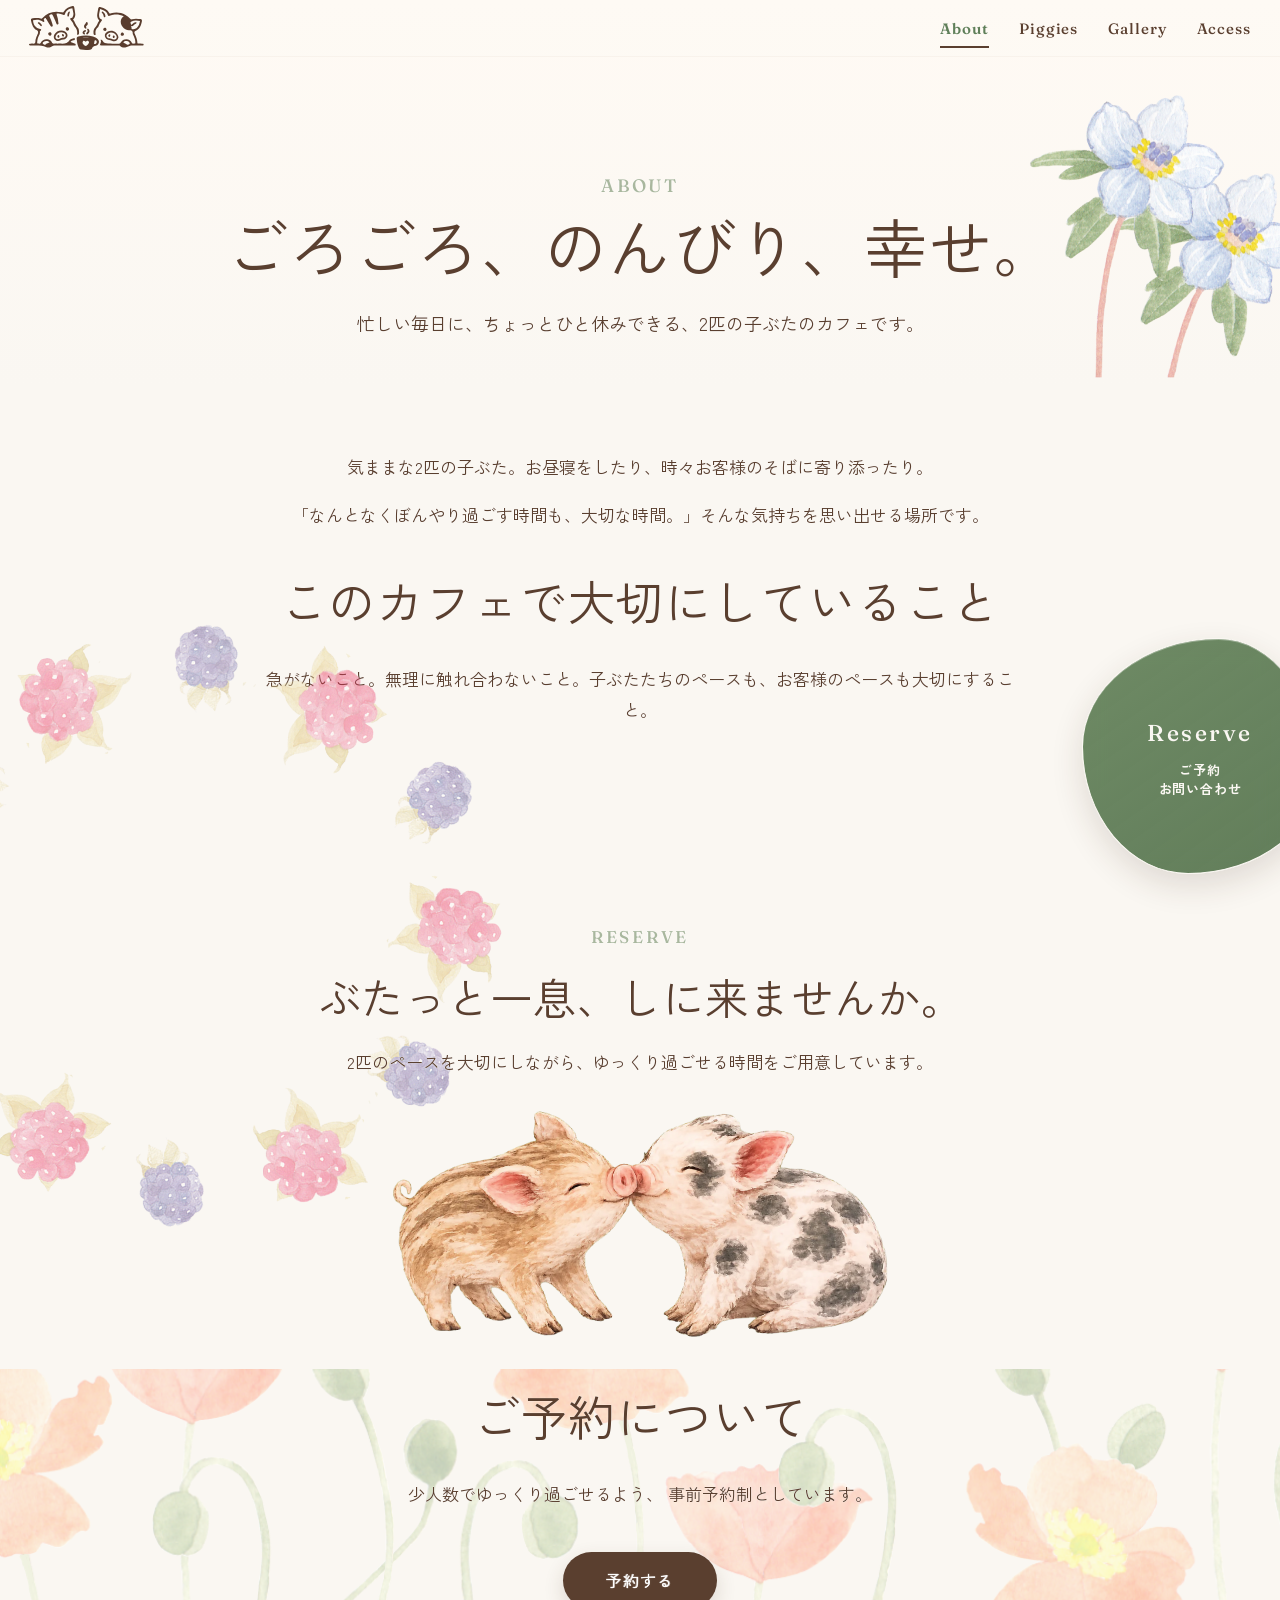
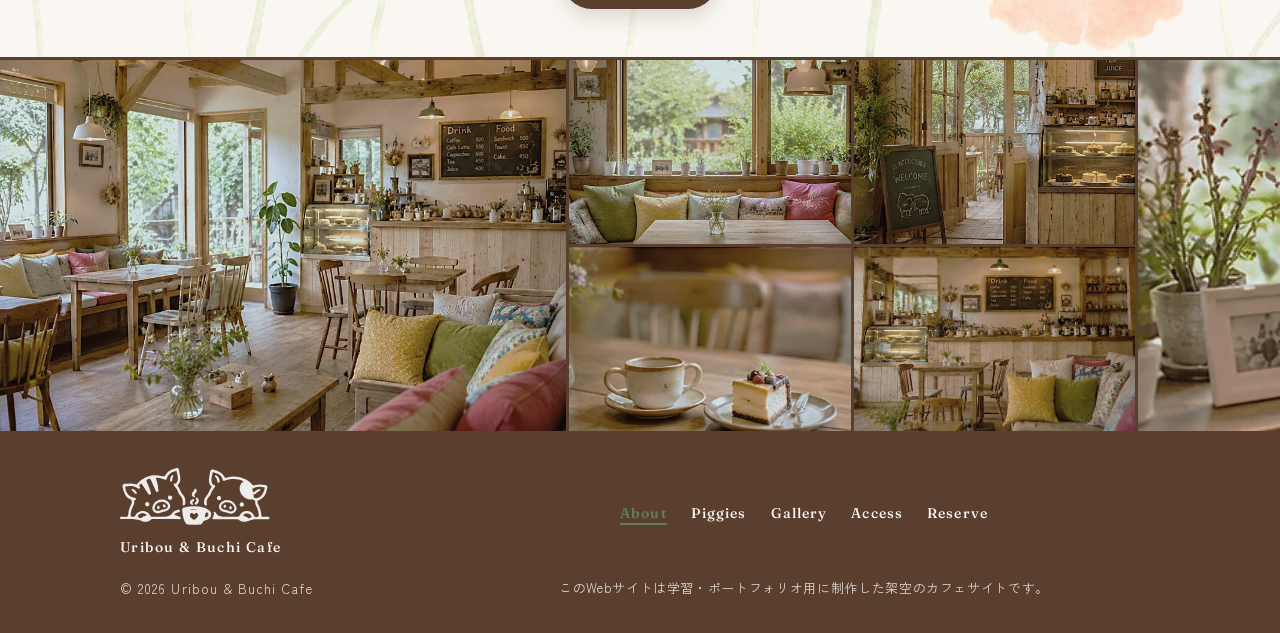
==== commit 423938d6: "v105‼子ページ編集 PIGGIESページのPC・スマホを「英字名→日本語名→紹介文」の並びへ統一し、PC版で小さく見えていたぶちの写真をウリ坊と同じ幅へ調整しました。見出しは`URIBOU’S p" ====
--- a/about.html
+++ b/about.html
@@ -43,9 +43,14 @@
 
   <main id="main-content">
     <section class="page-hero">
-      <p class="section-kicker">About</p>
+      <p class="section-kicker">ABOUT</p>
       <h1>ごろごろ、のんびり、幸せ。</h1>
       <p>忙しい毎日に、ちょっとひと休みできる、2匹の子ぶたのカフェです。</p>
+      <img
+        class="about-hero-blue-flower"
+        src="img/illustAC__1357304.png"
+        alt=""
+        aria-hidden="true">
     </section>
 
     <section class="section">
@@ -61,7 +66,7 @@
 
     <section class="section about-reserve-invitation">
       <div class="section-inner narrow">
-        <p class="section-kicker">Reserve</p>
+        <p class="section-kicker">RESERVE</p>
         <h2>ぶたっと一息、しに来ませんか。</h2>
         <p>2匹のペースを大切にしながら、ゆっくり過ごせる時間をご用意しています。</p>
 
--- a/css/style.css
+++ b/css/style.css
@@ -5421,6 +5421,24 @@
   }
 }
 
+/* =========================================================
+   v104: Stack the English and Japanese piggy names on mobile
+   ========================================================= */
+@media (max-width: 768px) {
+  .piggies-page .profile-photo-word {
+    position: relative;
+    align-self: flex-start;
+    top: auto;
+    right: auto;
+    bottom: auto;
+    left: auto;
+    margin: 0 0 4px;
+    font-size: clamp(30px, 10vw, 42px);
+    line-height: 1;
+    letter-spacing: 0.08em;
+  }
+}
+
 @media (max-width: 768px) {
   .header-logo {
     position: relative;
@@ -5700,3 +5718,1744 @@
   background: var(--brown);
   color: var(--ivory);
 }
+
+/* =========================================================
+   v64: Movie inside Gallery and a soft mobile top edge
+   ========================================================= */
+.gallery-movie {
+  position: relative;
+  z-index: 2;
+  margin-top: clamp(64px, 8vw, 108px);
+  padding-top: clamp(36px, 5vw, 64px);
+}
+
+.gallery-movie::before {
+  content: "";
+  position: absolute;
+  z-index: -1;
+  inset: 12% 0 -18%;
+  background:
+    url("../img/illustAC__1441581.png")
+    center bottom / min(980px, 88%) auto no-repeat;
+  opacity: .08;
+  filter: saturate(.68) sepia(.08);
+  pointer-events: none;
+}
+
+@media (max-width: 768px) {
+  .gallery-movie {
+    margin-top: 58px;
+    padding-top: 38px;
+  }
+
+  .gallery-movie::before {
+    inset: 8% -20px -12%;
+    background-size: 720px auto;
+    background-position: center calc(100% + 110px);
+    opacity: .34;
+  }
+
+  /*
+   * The 5px straight mark was the clipped top edge of the two glass shapes.
+   * Fade their upper ends before they meet the viewport edge.
+   */
+  .site-header {
+    border: 0;
+    outline: 0;
+  }
+
+  .header-logo::before,
+  .menu-button::before {
+    -webkit-mask-image:
+      linear-gradient(
+        to bottom,
+        transparent 0%,
+        transparent 20%,
+        #000 36%,
+        #000 100%
+      );
+    mask-image:
+      linear-gradient(
+        to bottom,
+        transparent 0%,
+        transparent 20%,
+        #000 36%,
+        #000 100%
+      );
+  }
+}
+
+/* =========================================================
+   v65: One Gallery heading and a top-flush mobile hero
+   ========================================================= */
+.gallery-intro {
+  margin: 12px 0 0;
+}
+
+.gallery-video {
+  width: min(900px, 100%);
+  margin: clamp(48px, 7vw, 82px) auto 0;
+}
+
+@media (max-width: 768px) {
+  /* Keep the moving image flush with the physical top edge of the screen. */
+  .hero {
+    margin-top: 0;
+    padding-top: 0;
+    border-top: 0;
+  }
+
+  .hero-video {
+    inset: -2px 0 auto;
+    width: 100%;
+    height: calc(100% + 2px);
+  }
+
+  /*
+   * The header itself stays transparent. The two local shapes no longer
+   * touch the screen edge and no blur or mask can create a straight strip.
+   */
+  .site-header {
+    border: 0;
+    outline: 0;
+    background: transparent;
+    -webkit-backdrop-filter: none;
+    backdrop-filter: none;
+    box-shadow: none;
+  }
+
+  .header-logo::before {
+    inset: -12px -20px -22px -15px;
+  }
+
+  .menu-button::before {
+    inset: -12px -11px -9px;
+  }
+
+  .header-logo::before,
+  .menu-button::before {
+    -webkit-backdrop-filter: none;
+    backdrop-filter: none;
+    -webkit-mask-image: none;
+    mask-image: none;
+  }
+
+  .gallery-video {
+    margin-top: 42px;
+  }
+}
+
+/* =========================================================
+   v66: Lift the sixth Gallery photo and sharpen media corners
+   ========================================================= */
+.gallery-section.is-revealed .gallery-grid > :nth-child(6) {
+  opacity: 1;
+  transform: translateY(-16px) scale(1) rotate(1.2deg);
+  transition-delay: .68s;
+}
+
+/* Keep content media softly rounded, but less card-like than before. */
+.piggy-visual,
+.piggy-photo,
+.profile-photo-frame,
+.profile-card > img,
+.gallery-trigger,
+.gallery-image,
+.gallery-item,
+.inline-video,
+.featured-movie video,
+.image-lightbox__image,
+.map-placeholder,
+.map-embed,
+.map-embed iframe {
+  border-radius: 8px;
+}
+
+@media (max-width: 768px) {
+  .gallery-section.is-revealed .gallery-grid > :nth-child(6) {
+    transform: translateY(-24px) scale(1) rotate(1deg);
+  }
+
+  .gallery-video {
+    position: relative;
+    z-index: 1;
+    margin-top: 54px;
+  }
+}
+
+/* =========================================================
+   v67: Align the sixth Gallery photo and clear Gallery video
+   ========================================================= */
+/* The sixth item now uses the same vertical baseline as the other photos. */
+.gallery-section.is-revealed .gallery-grid > :nth-child(6) {
+  transform: translateY(0) scale(1) rotate(1deg);
+}
+
+/* Keep the Gallery videos clear while preserving the existing color balance. */
+.gallery-video .inline-video,
+.gallery-page .featured-movie video {
+  filter: saturate(1) contrast(1.01);
+}
+
+@media (max-width: 768px) {
+  .gallery-section.is-revealed .gallery-grid > :nth-child(6) {
+    transform: translateY(0) scale(1) rotate(1deg);
+  }
+}
+
+/* =========================================================
+   v68: Organic flowing shapes for TOP content media
+   ========================================================= */
+/* Keep the full-screen hero and decorative illustrations unchanged. */
+.home-page .piggy-visual,
+.home-page .gallery-trigger,
+.home-page .gallery-video,
+.home-page .map-embed,
+.home-page .piggy-photo,
+.home-page .gallery-image,
+.home-page .gallery-video .inline-video,
+.home-page .map-embed iframe {
+  border-radius: 58% 42% 55% 45% / 46% 57% 43% 54%;
+}
+
+.home-page .piggy-visual,
+.home-page .gallery-trigger,
+.home-page .gallery-video,
+.home-page .map-embed {
+  overflow: hidden;
+}
+
+/* =========================================================
+   v69: Compact rectangular mobile header
+   ========================================================= */
+@media (max-width: 768px) {
+  /* Use one PC-like rectangular panel at 80% of the screen width. */
+  .site-header {
+    top: 0;
+    left: 10%;
+    width: 80%;
+    height: 64px;
+    padding: 8px 16px;
+    border: 0;
+    border-radius: 0;
+    background: rgba(250, 247, 242, .34);
+    -webkit-backdrop-filter: blur(14px) saturate(.95);
+    backdrop-filter: blur(14px) saturate(.95);
+    box-shadow: 0 1px 0 rgba(90, 63, 47, .06);
+  }
+
+  /* Remove the former separate flowing backgrounds behind the logo and menu. */
+  .header-logo::before,
+  .menu-button::before {
+    display: none;
+    content: none;
+  }
+
+  /* Keep the slide-down menu directly below the compact header. */
+  .site-nav {
+    top: 64px;
+  }
+}
+
+/* =========================================================
+   v70: Full-width mobile header with reduced height
+   ========================================================= */
+@media (max-width: 768px) {
+  /* Width remains 100%; only the vertical size is about 80% of the former 76px. */
+  .site-header {
+    left: 0;
+    width: 100%;
+    height: 60px;
+    padding: 6px 20px;
+  }
+
+  .site-nav {
+    top: 60px;
+  }
+}
+
+/* =========================================================
+   v71: Instagram-style visual demo on the TOP calendar
+   ========================================================= */
+.home-page .calendar-social {
+  display: grid;
+  justify-items: center;
+  gap: 12px;
+}
+
+.instagram-demo {
+  display: grid;
+  width: min(520px, 100%);
+  gap: 12px;
+  padding: 14px;
+  color: var(--brown);
+  background: rgba(250, 247, 242, .54);
+  border: 1px solid rgba(90, 63, 47, .18);
+  border-radius: 10px;
+  box-shadow: 0 10px 28px rgba(75, 50, 34, .08);
+  text-decoration: none;
+  transition:
+    color .3s ease,
+    border-color .3s ease,
+    background-color .3s ease,
+    transform .3s ease;
+}
+
+.instagram-demo__head {
+  display: flex;
+  align-items: center;
+  gap: 9px;
+}
+
+.instagram-demo__icon {
+  position: relative;
+  flex: 0 0 auto;
+  width: 25px;
+  height: 25px;
+  border: 2px solid currentColor;
+  border-radius: 7px;
+}
+
+.instagram-demo__icon::before {
+  position: absolute;
+  top: 50%;
+  left: 50%;
+  width: 8px;
+  height: 8px;
+  border: 2px solid currentColor;
+  border-radius: 50%;
+  content: "";
+  transform: translate(-50%, -50%);
+}
+
+.instagram-demo__icon::after {
+  position: absolute;
+  top: 4px;
+  right: 4px;
+  width: 3px;
+  height: 3px;
+  background: currentColor;
+  border-radius: 50%;
+  content: "";
+}
+
+.instagram-demo__title {
+  font-family: Fraunces, Georgia, serif;
+  font-size: 17px;
+  letter-spacing: .04em;
+}
+
+.instagram-demo__head small {
+  margin-left: auto;
+  color: var(--brown-soft);
+  font-size: 10px;
+  letter-spacing: .06em;
+}
+
+.instagram-demo__photos {
+  display: grid;
+  grid-template-columns: repeat(4, minmax(0, 1fr));
+  gap: 7px;
+}
+
+.instagram-demo__photo {
+  display: block;
+  overflow: hidden;
+  aspect-ratio: 1;
+  background: var(--ivory);
+  border-radius: 2px;
+}
+
+.instagram-demo__photo img {
+  display: block;
+  width: 100%;
+  height: 100%;
+  object-fit: cover;
+  transition: transform .45s ease;
+}
+
+.instagram-demo:hover,
+.instagram-demo:focus-visible {
+  color: #718665;
+  background: rgba(250, 247, 242, .72);
+  border-color: rgba(113, 134, 101, .52);
+  outline: none;
+  transform: translateY(-2px);
+}
+
+.instagram-demo:hover .instagram-demo__photo img,
+.instagram-demo:focus-visible .instagram-demo__photo img {
+  transform: scale(1.045);
+}
+
+.instagram-demo:focus-visible {
+  outline: 3px solid rgba(169, 183, 158, .55);
+  outline-offset: 3px;
+}
+
+@media (max-width: 520px) {
+  .instagram-demo {
+    padding: 11px;
+  }
+
+  .instagram-demo__head {
+    gap: 7px;
+  }
+
+  .instagram-demo__title {
+    font-size: 15px;
+  }
+
+  .instagram-demo__head small {
+    font-size: 9px;
+  }
+
+  .instagram-demo__photos {
+    gap: 4px;
+  }
+}
+
+@media (prefers-reduced-motion: reduce) {
+  .instagram-demo,
+  .instagram-demo__photo img {
+    transition: none;
+  }
+}
+
+/* =========================================================
+   v72: Lighter and vertically shorter header
+   ========================================================= */
+.site-header {
+  background: rgba(250, 247, 242, .2);
+  -webkit-backdrop-filter: blur(10px) saturate(.92);
+  backdrop-filter: blur(10px) saturate(.92);
+  box-shadow: 0 1px 0 rgba(90, 63, 47, .035);
+}
+
+@media (min-width: 769px) {
+  /* 70px × 80% = 56px. The logo follows the same compact balance. */
+  .site-header {
+    height: 56px;
+    padding: 4px 29px;
+  }
+
+  .header-logo {
+    width: clamp(84px, 9vw, 122px);
+  }
+}
+
+@media (max-width: 768px) {
+  /* 60px × 80% = 48px. Keep the full-width rectangular background. */
+  .site-header {
+    left: 0;
+    width: 100%;
+    height: 48px;
+    padding: 2px 20px;
+    background: rgba(250, 247, 242, .2);
+  }
+
+  .site-nav {
+    top: 48px;
+  }
+}
+
+/* =========================================================
+   v73: Video-responsive glass header and smaller mobile logo
+   ========================================================= */
+/*
+ * The TOP header keeps only a faint ivory layer. The backdrop filter uses
+ * the pixels beneath it, so the header naturally follows each video frame
+ * without running color-analysis JavaScript.
+ */
+.home-page .site-header {
+  background: rgba(250, 247, 242, .1);
+  -webkit-backdrop-filter: blur(9px) saturate(.78) brightness(1.04);
+  backdrop-filter: blur(9px) saturate(.78) brightness(1.04);
+  box-shadow: 0 1px 0 rgba(90, 63, 47, .025);
+}
+
+@media (max-width: 768px) {
+  .home-page .site-header {
+    background: rgba(250, 247, 242, .1);
+  }
+
+  /* Smaller than the desktop maximum and compact enough for the 48px header. */
+  .header-logo {
+    width: 82px;
+  }
+}
+
+/* =========================================================
+   v78: Keep v73 unchanged and remove only header blur
+   ========================================================= */
+.site-header,
+.home-page .site-header {
+  -webkit-backdrop-filter: none;
+  backdrop-filter: none;
+}
+
+/* =========================================================
+   v79: Slightly stronger TOP header background
+   ========================================================= */
+.home-page .site-header {
+  background: rgba(250, 247, 242, .16);
+}
+
+/* =========================================================
+   v80: Align TOP section copy with the Concept section
+   ========================================================= */
+.home-page .piggies-section .section-kicker,
+.home-page .piggies-section .section-inner > h2,
+.home-page .gallery-section .section-kicker,
+.home-page .gallery-section .section-inner > h2,
+.home-page .gallery-section .gallery-intro,
+.home-page .access-grid > div:first-child > .section-kicker,
+.home-page .access-grid > div:first-child > h2 {
+  text-align: center;
+}
+
+.home-page .gallery-section .gallery-intro {
+  width: min(760px, 100%);
+  margin: 12px auto 0;
+}
+
+.home-page .access-grid > div:first-child > .text-link {
+  display: block;
+  width: max-content;
+  margin-right: auto;
+  margin-left: auto;
+}
+
+@media (min-width: 769px) {
+  /*
+   * Bring the Access text start toward the same 760px reading area as
+   * Concept, while leaving the map and the two-column layout unchanged.
+   */
+  .home-page .access-grid > div:first-child {
+    padding-left: clamp(0px, calc((100vw - 824px) / 2), 80px);
+  }
+}
+
+@media (max-width: 768px) {
+  .home-page .gallery-section .gallery-intro {
+    width: calc(100% - 40px);
+  }
+
+  .home-page .access-grid > div:first-child {
+    padding-left: 0;
+  }
+}
+
+/* =========================================================
+   v81: Keep the TOP Google map above decorative artwork
+   ========================================================= */
+/*
+ * Release the Access section's isolated stacking group. Its content layer can
+ * then sit above the page-wide illustrations while the section background and
+ * decorative pseudo-elements remain behind it.
+ */
+.home-page .access-section {
+  isolation: auto;
+}
+
+.home-page .access-section::before,
+.home-page .access-section::after {
+  z-index: 1;
+}
+
+.home-page .access-section > .section-inner {
+  position: relative;
+  z-index: 6;
+}
+
+.home-page .access-grid > .map-embed,
+.home-page .access-grid > .map-embed iframe {
+  position: relative;
+  z-index: 20;
+}
+
+/* =========================================================
+   v82: Smaller weekly calendar marks and clear closed day
+   ========================================================= */
+.weekly-calendar td {
+  height: 48px;
+  padding-top: 8px;
+  vertical-align: top;
+}
+
+.weekly-calendar td span,
+.weekly-calendar td.weekly-closed span {
+  width: 24px;
+  height: 24px;
+}
+
+.weekly-calendar td.weekly-closed {
+  padding-top: 4px;
+  text-align: center;
+}
+
+.weekly-calendar td.weekly-closed .weekly-closed-mark {
+  display: grid;
+  width: 24px;
+  height: 20px;
+  margin: 0 auto;
+  place-items: center;
+  color: var(--brown);
+  background: transparent;
+  border-radius: 0;
+  font-size: 14px;
+  font-weight: 500;
+  line-height: 1;
+}
+
+.weekly-calendar td.weekly-closed small {
+  display: block;
+  margin-top: 1px;
+  color: var(--brown);
+  font-size: 10px;
+  line-height: 1.2;
+  white-space: nowrap;
+}
+
+@media (max-width: 768px) {
+  .weekly-calendar td {
+    height: 44px;
+    padding-top: 7px;
+  }
+
+  .weekly-calendar td span,
+  .weekly-calendar td.weekly-closed span {
+    width: 20px;
+    height: 20px;
+  }
+
+  .weekly-calendar td.weekly-closed {
+    padding-top: 3px;
+  }
+
+  .weekly-calendar td.weekly-closed .weekly-closed-mark {
+    width: 20px;
+    height: 17px;
+    font-size: 12px;
+  }
+
+  .weekly-calendar td.weekly-closed small {
+    margin-top: 0;
+    font-size: 8px;
+  }
+}
+
+/* =========================================================
+   v83: Start the berry wreath below the TOP "カフェ情報" heading
+   ========================================================= */
+/* The old wreath belonged to the Reserve section and reached upward.
+   It is now anchored immediately after the Access heading instead. */
+.home-page .reserve-section::before {
+  content: none;
+}
+
+.home-page .access-wreath-anchor {
+  position: relative;
+  z-index: -1;
+  display: block;
+  height: 0;
+  pointer-events: none;
+}
+
+.home-page .access-wreath-anchor::before {
+  content: "";
+  position: absolute;
+  top: 0;
+  left: -250px;
+  width: clamp(650px, 68vw, 900px);
+  aspect-ratio: 4 / 3;
+  background: url("../img/illustAC__1582917.png") center / contain no-repeat;
+  opacity: .86;
+}
+
+.home-page .access-grid .info-list {
+  position: relative;
+  z-index: 2;
+}
+
+@media (max-width: 768px) {
+  .home-page .access-wreath-anchor::before {
+    left: -235px;
+    width: 570px;
+  }
+}
+
+/* =========================================================
+   v84: Align the open-day circles and closed-day dash
+   ========================================================= */
+/* The dash uses the same invisible square as each circle.
+   Matching the square and cell padding keeps their centers level. */
+.weekly-calendar td.weekly-closed {
+  padding-top: 8px;
+}
+
+.weekly-calendar td.weekly-closed .weekly-closed-mark {
+  width: 24px;
+  height: 24px;
+}
+
+@media (max-width: 768px) {
+  .weekly-calendar td.weekly-closed {
+    padding-top: 7px;
+  }
+
+  .weekly-calendar td.weekly-closed .weekly-closed-mark {
+    width: 20px;
+    height: 20px;
+  }
+}
+
+/* =========================================================
+   v85: Independent wreath motion and soft hero text shadows
+   ========================================================= */
+/* The wreath is now a direct child of the Access section.
+   It no longer inherits the entrance and floating motion of the text column. */
+.home-page .access-wreath-anchor {
+  position: absolute;
+  z-index: 1;
+  top: clamp(176px, 19vw, 220px);
+  left: 50%;
+  display: block;
+  width: min(1040px, calc(100% - 56px));
+  height: 0;
+  transform: translateX(-50%);
+  pointer-events: none;
+}
+
+.home-page .access-wreath-anchor::before {
+  transform-origin: center;
+  animation: access-wreath-drift 9.4s ease-in-out infinite;
+}
+
+@keyframes access-wreath-drift {
+  0%,
+  100% {
+    transform: translate3d(0, 0, 0) rotate(-1deg);
+  }
+
+  50% {
+    transform: translate3d(0, -12px, 0) rotate(1deg);
+  }
+}
+
+/* Remove the former fine outline and use only blurred brown shadows.
+   The softer edges remain readable without looking sharply traced. */
+.home-page .hero-copy :where(.hero-label, h1, .hero-sub) {
+  -webkit-text-stroke: 0;
+  paint-order: normal;
+  text-shadow:
+    0 3px 8px rgba(55, 36, 24, .62),
+    0 10px 28px rgba(40, 26, 18, .28);
+}
+
+@media (max-width: 768px) {
+  .home-page .access-wreath-anchor {
+    top: 176px;
+    width: calc(100% - 44px);
+  }
+}
+
+@media (prefers-reduced-motion: reduce) {
+  .home-page .access-wreath-anchor::before {
+    animation: none;
+  }
+}
+
+/* =========================================================
+   v86: Lighter TOP berry wreath
+   ========================================================= */
+.home-page .access-wreath-anchor::before {
+  opacity: .68;
+}
+
+/* =========================================================
+   v87: Anchor the coffee grinder between Piggies and Gallery
+   ========================================================= */
+/* The grinder now belongs to the Gallery section instead of using
+   a fixed distance from the top of the whole page. */
+.home-page .gallery-section > .illust05 {
+  top: -150px;
+  left: -80px;
+  width: 300px;
+  z-index: 5;
+}
+
+@media (max-width: 768px) {
+  .home-page .gallery-section > .illust05 {
+    top: -95px;
+    left: -50px;
+    width: 190px;
+  }
+}
+
+/* =========================================================
+   v88: Wider TOP map and an always-visible external map link
+   ========================================================= */
+/* Extend the TOP map beyond the right side of its column.
+   The page edge may crop the far-right portion as part of the layout. */
+.home-page .access-grid > .map-embed {
+  width: calc(100% + max(120px, calc(50vw - 472px)));
+  max-width: none;
+  height: clamp(380px, 42vw, 520px);
+  aspect-ratio: auto;
+  justify-self: start;
+}
+
+.map-embed {
+  position: relative;
+}
+
+.map-external-link {
+  position: absolute;
+  z-index: 30;
+  bottom: 18px;
+  left: 50%;
+  display: inline-flex;
+  align-items: center;
+  justify-content: center;
+  min-height: 42px;
+  padding: 9px 20px;
+  border: 1px solid rgba(255, 255, 255, .48);
+  border-radius: 999px;
+  color: var(--white);
+  background: rgba(110, 132, 99, .92);
+  box-shadow: 0 8px 22px rgba(55, 36, 24, .2);
+  font-size: 13px;
+  font-weight: 500;
+  letter-spacing: .06em;
+  white-space: nowrap;
+  text-decoration: none;
+  -webkit-text-stroke: 0;
+  paint-order: normal;
+  text-shadow: none;
+  transform: translateX(-50%);
+  transition:
+    background-color .25s ease,
+    box-shadow .25s ease,
+    transform .25s ease;
+}
+
+.map-external-link:hover,
+.map-external-link:focus-visible {
+  color: var(--white);
+  background: rgba(90, 63, 47, .94);
+  box-shadow: 0 11px 26px rgba(55, 36, 24, .28);
+  transform: translate(-50%, -2px);
+}
+
+.map-external-link:focus-visible {
+  outline: 3px solid rgba(255, 255, 255, .88);
+  outline-offset: 3px;
+}
+
+@media (max-width: 768px) {
+  .home-page .access-grid > .map-embed {
+    width: calc(100% + 56px);
+    max-width: none;
+    height: clamp(320px, 90vw, 380px);
+  }
+
+  .map-external-link {
+    bottom: 14px;
+    min-height: 40px;
+    padding: 8px 17px;
+    font-size: 12px;
+  }
+}
+
+/* =========================================================
+   v89: Keep the floating Reserve button inside mobile screens
+   ========================================================= */
+/* The previous negative right value intentionally cropped the button,
+   but some mobile browsers treated that area as extra page width.
+   Keep the design and vertical motion while removing horizontal overflow. */
+@keyframes floating-reserve-blob-mobile {
+  0%,
+  100% {
+    translate: 0 0;
+    border-radius: 58% 42% 55% 45% / 46% 57% 43% 54%;
+  }
+
+  34% {
+    translate: 0 -7px;
+    border-radius: 43% 57% 46% 54% / 58% 42% 60% 40%;
+  }
+
+  68% {
+    translate: 0 -3px;
+    border-radius: 54% 46% 63% 37% / 40% 55% 45% 60%;
+  }
+}
+
+@media (max-width: 768px) {
+  html,
+  body {
+    max-width: 100%;
+    overflow-x: hidden;
+    overflow-x: clip;
+  }
+
+  .floating-reserve {
+    right: calc(12px + env(safe-area-inset-right, 0px));
+    left: auto;
+    width: min(150px, calc(100vw - 24px));
+    height: min(150px, calc(100vw - 24px));
+    max-width: calc(100vw - 24px);
+    max-height: calc(100vw - 24px);
+    box-sizing: border-box;
+    animation-name: floating-reserve-blob-mobile;
+  }
+}
+
+@media (max-width: 768px) and (prefers-reduced-motion: reduce) {
+  .floating-reserve {
+    animation: none;
+  }
+}
+
+/* =========================================================
+   v91: Unify the two large watercolor decorations at 40%
+   ========================================================= */
+/* Keep the very pale Gallery movie background at its original opacity.
+   Only the large flower meadow and berry-wreath decorations are adjusted. */
+.home-page .reserve-section::after,
+.about-page .about-reserve-cta::after,
+.piggies-page .piggies-section::after,
+.gallery-page main > .section:last-of-type::before,
+.access-page .access-section::before,
+.reserve-page .visit-notice-section::after {
+  opacity: .4;
+}
+
+.home-page .reserve-section::before,
+.about-page .about-reserve-invitation::before,
+.piggies-page .piggies-section::before,
+.reserve-page .faq-section::before,
+.home-page .access-wreath-anchor::before {
+  opacity: .4;
+}
+
+/* =========================================================
+   v92: Larger grinder and a softer background coffee-bean layer
+   ========================================================= */
+/* Keep the grinder's visual center while increasing it to 120%. */
+.home-page .gallery-section > .illust05 {
+  top: -180px;
+  left: -110px;
+  width: 360px;
+}
+
+/* ChatGPT_bg _04 uses its own back layer so photos, video and text
+   are always displayed in front of it. */
+.page-illusts-back {
+  z-index: 1;
+}
+
+.page-illusts-back .illust06 {
+  opacity: .4;
+}
+
+@media (max-width: 768px) {
+  .home-page .gallery-section > .illust05 {
+    top: -114px;
+    left: -69px;
+    width: 228px;
+  }
+}
+
+/* =========================================================
+   v93: Blue-flower motion, left-cropped Gallery video,
+   and a scroll-safe cropped mobile Reserve button
+   ========================================================= */
+/* Give illustAC__1357304 the same quiet movement as the other artwork. */
+@keyframes blue-flower-drift {
+  0%,
+  100% {
+    transform: translate3d(0, 0, 0) rotate(4deg);
+  }
+
+  50% {
+    transform: translate3d(-8px, -14px, 0) rotate(6deg);
+  }
+}
+
+.home-page .about-section::after,
+.about-page main > .section:nth-of-type(2)::after {
+  transform-origin: 50% 75%;
+  animation: blue-flower-drift 9.6s ease-in-out infinite;
+}
+
+/* Keep the video's right side aligned with the content and extend only
+   the left side beyond the viewport, balancing the right-cropped MAP. */
+.home-page .gallery-video {
+  width: calc(100% + max(64px, calc(50vw - 520px)));
+  max-width: none;
+  margin-right: 0;
+  margin-left: min(-64px, calc(520px - 50vw));
+}
+
+@media (max-width: 768px) {
+  .home-page .gallery-video {
+    width: calc(100% + 36px);
+    max-width: none;
+    margin-right: 0;
+    margin-left: -36px;
+  }
+
+  /* The button's layout box remains inside the viewport. The clipped,
+     translated paint creates a 14px crop without widening the page. */
+  .floating-reserve {
+    --floating-reserve-mobile-crop: 14px;
+    right: 0;
+    -webkit-clip-path: inset(0 var(--floating-reserve-mobile-crop) 0 0);
+    clip-path: inset(0 var(--floating-reserve-mobile-crop) 0 0);
+    transform: translateX(var(--floating-reserve-mobile-crop));
+  }
+
+  .floating-reserve:hover,
+  .floating-reserve:focus-visible {
+    transform: translate(var(--floating-reserve-mobile-crop), -3px);
+  }
+}
+
+@media (prefers-reduced-motion: reduce) {
+  .home-page .about-section::after,
+  .about-page main > .section:nth-of-type(2)::after {
+    animation: none;
+    transform: rotate(4deg);
+  }
+}
+
+/* =========================================================
+   v94: Shared finish across pages and an ivory Reserve outline
+   ========================================================= */
+/* The ivory edge separates the glass-green button from photos and video.
+   The same finish applies to every page that shows the floating button. */
+.floating-reserve,
+.floating-reserve:hover,
+.floating-reserve:focus-visible {
+  border-color: var(--ivory);
+}
+
+/* The TOP berry wreath already drifts independently. Give the same asset
+   the same quiet behavior on About, Piggies and Reserve. */
+@keyframes shared-berry-wreath-drift {
+  0%,
+  100% {
+    transform: translate3d(0, 0, 0) rotate(-1deg);
+  }
+
+  50% {
+    transform: translate3d(0, -12px, 0) rotate(1deg);
+  }
+}
+
+.about-page .about-reserve-invitation::before,
+.piggies-page .piggies-section::before,
+.reserve-page .faq-section::before {
+  transform-origin: center;
+  animation: shared-berry-wreath-drift 9.4s ease-in-out infinite;
+}
+
+@media (prefers-reduced-motion: reduce) {
+  .about-page .about-reserve-invitation::before,
+  .piggies-page .piggies-section::before,
+  .reserve-page .faq-section::before {
+    animation: none;
+    transform: none;
+  }
+}
+
+/* =========================================================
+   v95: Anchor the ABOUT blue flower after the introduction
+   ========================================================= */
+/* Remove the former section-corner version so the artwork appears once. */
+.about-page main > .section:nth-of-type(2)::after {
+  content: none;
+}
+
+/* This image sits directly after the introductory sentence in the HTML.
+   A slight right crop keeps the established watercolor composition. */
+.about-page .page-hero .about-hero-blue-flower {
+  position: relative;
+  z-index: 1;
+  display: block;
+  width: clamp(200px, 24vw, 330px);
+  max-width: none;
+  margin-top: clamp(14px, 2.4vw, 26px);
+  margin-right: clamp(-78px, -4vw, -28px);
+  margin-bottom: clamp(-130px, -10vw, -86px);
+  margin-left: auto;
+  opacity: .88;
+  filter: none;
+  transform-origin: 50% 75%;
+  animation: blue-flower-drift 9.6s ease-in-out infinite;
+  pointer-events: none;
+}
+
+@media (prefers-reduced-motion: reduce) {
+  .about-page .page-hero .about-hero-blue-flower {
+    animation: none;
+    transform: rotate(4deg);
+  }
+}
+
+/* =========================================================
+   v96: Use the ABOUT blue flower as a true background layer
+   ========================================================= */
+.about-page .page-hero {
+  overflow: hidden;
+}
+
+.about-page .page-hero .about-hero-blue-flower {
+  position: absolute;
+  z-index: 0;
+  right: clamp(-78px, -4vw, -30px);
+  bottom: clamp(-32px, -2vw, -14px);
+  width: clamp(220px, 24vw, 330px);
+  margin: 0;
+}
+
+/* =========================================================
+   v97: Keep the Piggies wreath visible and match the TOP tone
+   ========================================================= */
+/* The page hero uses z-index: 20. Raise the following Piggies section
+   one step above it so the wreath remains visible across the boundary. */
+.piggies-page .piggies-section {
+  z-index: 21;
+  isolation: isolate;
+  overflow: visible;
+}
+
+.piggies-page .piggies-section::after {
+  z-index: 0;
+}
+
+.piggies-page .piggies-section::before {
+  z-index: 2;
+}
+
+.piggies-page .piggies-section > .section-inner {
+  z-index: 4;
+}
+
+/* Use the same photo-first rhythm as the TOP Piggies cards. */
+.piggies-page .profile-list {
+  gap: clamp(72px, 9vw, 116px);
+}
+
+.piggies-page .profile-card {
+  grid-template-columns: minmax(0, 1.12fr) minmax(250px, .88fr);
+  gap: clamp(28px, 5vw, 64px);
+  align-items: center;
+  padding-bottom: clamp(72px, 9vw, 108px);
+}
+
+.piggies-page .profile-photo-frame {
+  min-width: 0;
+  overflow: hidden;
+  border-radius: 58% 42% 55% 45% / 46% 57% 43% 54%;
+  box-shadow: 0 18px 44px rgba(70, 44, 28, .13);
+}
+
+.piggies-page .profile-card.reverse .profile-photo-frame {
+  border-radius: 42% 58% 45% 55% / 57% 43% 56% 44%;
+}
+
+.piggies-page .profile-photo-frame > img {
+  display: block;
+  width: 100%;
+  height: 100%;
+  aspect-ratio: 4 / 3;
+  margin: 0;
+  object-fit: cover;
+  border-radius: 0;
+  filter: saturate(.92);
+}
+
+.piggies-page .profile-photo-caption {
+  position: absolute;
+  z-index: 6;
+  inset: 0;
+  display: flex;
+  flex-direction: column;
+  justify-content: flex-end;
+  padding: clamp(24px, 4vw, 38px);
+  text-align: left;
+  background: linear-gradient(
+    to top,
+    rgba(43, 29, 21, .58),
+    rgba(43, 29, 21, 0) 78%
+  );
+}
+
+.piggies-page .profile-photo-caption h2 {
+  align-self: flex-start;
+  margin: 6px 0 16px;
+  padding: 0 .2em .08em;
+  color: var(--white);
+  font-size: clamp(30px, 4vw, 42px);
+  font-weight: 400;
+  letter-spacing: .12em;
+  background: linear-gradient(
+    transparent 52%,
+    rgba(159, 177, 143, .86) 52%
+  );
+  text-shadow: 0 2px 10px rgba(30, 18, 12, .5);
+  -webkit-box-decoration-break: clone;
+  box-decoration-break: clone;
+}
+
+.piggies-page .profile-photo-caption p {
+  max-width: 390px;
+  margin: 0;
+  color: var(--brown);
+  font-size: 15px;
+  line-height: 2.05;
+}
+
+/* Keep the animated English word, but use it as a lighter upper accent. */
+@keyframes profile-photo-word-top-drift {
+  0%,
+  100% {
+    background-position: 0% 50%;
+    transform: translate3d(-2px, 2px, 0);
+    opacity: .34;
+  }
+
+  50% {
+    background-position: 100% 50%;
+    transform: translate3d(3px, -3px, 0);
+    opacity: .58;
+  }
+}
+
+.piggies-page .profile-photo-word {
+  z-index: 4;
+  top: clamp(20px, 3vw, 32px);
+  right: auto;
+  bottom: auto;
+  left: clamp(20px, 3vw, 32px);
+  font-size: clamp(38px, 6vw, 72px);
+  animation-name: profile-photo-word-top-drift;
+}
+
+/* The existing character illustrations remain beside the detail list. */
+.piggies-page .profile-details {
+  position: relative;
+  z-index: 3;
+  min-width: 0;
+}
+
+.piggies-page .piggy-name {
+  align-items: flex-end;
+  justify-content: space-between;
+  gap: 18px;
+  margin-bottom: 22px;
+  padding-bottom: 16px;
+  border-bottom: 1px solid rgba(169, 183, 158, .62);
+}
+
+.piggies-page .piggy-name h3 {
+  margin: 0;
+  font-size: clamp(24px, 3vw, 34px);
+  font-weight: 400;
+  line-height: 1.45;
+  letter-spacing: .06em;
+}
+
+.piggies-page .piggy-name-illust {
+  display: block;
+  flex: 0 0 auto;
+  width: clamp(76px, 9vw, 112px);
+  height: auto;
+  aspect-ratio: auto;
+  margin: 0;
+  object-fit: contain;
+  border-radius: 0;
+  filter: none;
+}
+
+.piggies-page .simple-list {
+  display: grid;
+  gap: 10px;
+  margin: 0;
+  padding: 0;
+  list-style: none;
+}
+
+.piggies-page .simple-list li {
+  padding: 9px 0 9px 16px;
+  border-left: 3px solid rgba(159, 177, 143, .84);
+  color: var(--brown-soft);
+  background: rgba(255, 250, 244, .58);
+}
+
+@media (max-width: 768px) {
+  .piggies-page .profile-card {
+    grid-template-columns: 1fr;
+    gap: 28px;
+    padding-bottom: 72px;
+  }
+
+  .piggies-page .profile-card.reverse .profile-photo-frame {
+    order: 0;
+  }
+
+  .piggies-page .profile-details {
+    order: 1;
+  }
+
+  .piggies-page .profile-photo-caption {
+    inset: 33.333% 0 0;
+    padding: 16px 18px 14px;
+  }
+
+  .piggies-page .profile-photo-caption h2 {
+    margin: 4px 0 8px;
+    font-size: 25px;
+  }
+
+  .piggies-page .profile-photo-caption p {
+    font-size: 13px;
+    line-height: 1.6;
+  }
+
+  .piggies-page .profile-photo-word {
+    top: 16px;
+    left: 16px;
+    font-size: clamp(34px, 12vw, 48px);
+  }
+
+  .piggies-page .piggy-name {
+    align-items: center;
+  }
+}
+
+@media (prefers-reduced-motion: reduce) {
+  .piggies-page .profile-photo-word {
+    background-position: 50% 50%;
+    transform: none;
+    opacity: .46;
+    animation: none;
+  }
+}
+
+/* =========================================================
+   v98: Keep captions above, not inside, the flowing photo clip
+   ========================================================= */
+/* TOP: only the photo and gradient are clipped. */
+.home-page .piggy-visual {
+  overflow: visible;
+  border-radius: 0;
+}
+
+.home-page .piggy-photo-clip {
+  position: relative;
+  display: block;
+  overflow: hidden;
+  border-radius: 58% 42% 55% 45% / 46% 57% 43% 54%;
+  isolation: isolate;
+}
+
+.home-page .piggy-card:nth-child(2) .piggy-photo-clip {
+  border-radius: 42% 58% 45% 55% / 57% 43% 56% 44%;
+}
+
+.home-page .piggy-photo-clip::after {
+  content: "";
+  position: absolute;
+  z-index: 2;
+  inset: 0;
+  background: linear-gradient(
+    to top,
+    rgba(43, 29, 21, .58),
+    rgba(43, 29, 21, 0) 78%
+  );
+  pointer-events: none;
+}
+
+.home-page .piggy-photo-clip .piggy-photo {
+  position: relative;
+  z-index: 1;
+  border-radius: 0;
+}
+
+.home-page .piggy-overlay {
+  z-index: 4;
+  overflow: visible;
+  background: none;
+  pointer-events: none;
+}
+
+/* PIGGIES page: use an inner clip so the caption remains independent. */
+.piggies-page .profile-photo-frame {
+  overflow: visible;
+  border-radius: 0;
+  box-shadow: none;
+}
+
+.piggies-page .profile-photo-clip {
+  position: relative;
+  z-index: 1;
+  overflow: hidden;
+  border-radius: 58% 42% 55% 45% / 46% 57% 43% 54%;
+  box-shadow: 0 18px 44px rgba(70, 44, 28, .13);
+  isolation: isolate;
+}
+
+.piggies-page .profile-card.reverse .profile-photo-clip {
+  border-radius: 42% 58% 45% 55% / 57% 43% 56% 44%;
+}
+
+.piggies-page .profile-photo-clip::after {
+  content: "";
+  position: absolute;
+  z-index: 2;
+  inset: 0;
+  background: linear-gradient(
+    to top,
+    rgba(43, 29, 21, .58),
+    rgba(43, 29, 21, 0) 78%
+  );
+  pointer-events: none;
+}
+
+.piggies-page .profile-photo-clip > img {
+  position: relative;
+  z-index: 1;
+  display: block;
+  width: 100%;
+  aspect-ratio: 4 / 3;
+  object-fit: cover;
+  border-radius: 0;
+}
+
+.piggies-page .profile-photo-caption {
+  z-index: 6;
+  overflow: visible;
+  background: none;
+  pointer-events: none;
+}
+
+.piggies-page .profile-photo-word {
+  z-index: 4;
+}
+
+/* =========================================================
+   v99: Use one underline style for every navigation item
+   ========================================================= */
+/* The current Piggies link previously used the font's text underline,
+   while hover links used a CSS bar. Use the same 2px bar for both. */
+.site-nav a[aria-current="page"] {
+  text-decoration: none;
+}
+
+.site-nav a::after,
+.site-nav a:hover::after,
+.site-nav a:focus-visible::after,
+.site-nav a[aria-current="page"]::after {
+  height: 2px;
+}
+
+.site-nav a:hover::after,
+.site-nav a:focus-visible::after,
+.site-nav a[aria-current="page"]::after {
+  width: 100%;
+}
+
+/* =========================================================
+   v100: Unified mobile navigation and subpage illustration layers
+   ========================================================= */
+/* On mobile, every navigation item uses the same full-width 2px rule.
+   This avoids differences caused by the length or font shape of a label. */
+@media (max-width: 768px) {
+  .site-nav a {
+    border-bottom: 2px solid rgba(90, 63, 47, 0.12);
+  }
+
+  .site-nav a::after {
+    display: none;
+  }
+
+  .site-nav a:hover,
+  .site-nav a:focus-visible {
+    border-bottom-color: var(--brown);
+  }
+
+  .site-nav a[aria-current="page"] {
+    border-bottom-color: #5f7f59;
+    text-decoration: none;
+  }
+}
+
+/* Gallery and Access use the same layer order as the other finished pages:
+   section background -> illustration -> text/media. */
+.gallery-page main > .section:last-of-type,
+.access-page .access-section {
+  z-index: 21;
+  isolation: isolate;
+  overflow: visible;
+}
+
+.gallery-page main > .section:last-of-type::before,
+.access-page .access-section::before {
+  z-index: 0;
+}
+
+.gallery-page main > .section:nth-of-type(2)::after,
+.access-page .access-section::after {
+  z-index: 1;
+  opacity: 0.4;
+}
+
+.subpage-decor-layer {
+  position: absolute;
+  inset: 0;
+  z-index: 2;
+  overflow: visible;
+  pointer-events: none;
+}
+
+.subpage-decor {
+  position: absolute;
+  display: block;
+  max-width: none;
+  opacity: 0.4;
+  pointer-events: none;
+  animation: subpage-decor-drift 9s ease-in-out infinite;
+}
+
+.gallery-decor-leaf {
+  top: -90px;
+  right: -55px;
+  width: clamp(170px, 18vw, 260px);
+  transform: rotate(10deg);
+}
+
+.gallery-decor-beans {
+  top: clamp(420px, 55vw, 720px);
+  left: -55px;
+  width: clamp(150px, 16vw, 230px);
+  opacity: 0.34;
+  transform: rotate(-12deg);
+  animation-delay: -4.2s;
+}
+
+.access-decor-grinder {
+  top: -120px;
+  left: -80px;
+  width: clamp(230px, 24vw, 340px);
+  opacity: 0.34;
+  transform: rotate(-4deg);
+}
+
+.access-decor-leaf {
+  right: -55px;
+  bottom: -80px;
+  width: clamp(170px, 18vw, 250px);
+  opacity: 0.38;
+  transform: rotate(12deg);
+  animation-delay: -4.5s;
+}
+
+.gallery-page main > .section:last-of-type > .section-inner {
+  position: relative;
+  z-index: 5;
+}
+
+.access-page .access-section > .section-inner {
+  position: relative;
+  z-index: 6;
+}
+
+.access-page .access-footprint-trail {
+  z-index: 5;
+}
+
+@keyframes subpage-decor-drift {
+  0%,
+  100% {
+    translate: 0 0;
+  }
+
+  50% {
+    translate: 0 -12px;
+  }
+}
+
+@media (max-width: 768px) {
+  .gallery-decor-leaf {
+    top: -58px;
+    right: -45px;
+    width: 145px;
+  }
+
+  .gallery-decor-beans {
+    top: 62%;
+    left: -42px;
+    width: 130px;
+  }
+
+  .access-decor-grinder {
+    top: -86px;
+    left: -55px;
+    width: 210px;
+  }
+
+  .access-decor-leaf {
+    right: -44px;
+    bottom: -55px;
+    width: 145px;
+  }
+}
+
+@media (prefers-reduced-motion: reduce) {
+  .subpage-decor {
+    animation: none;
+    translate: 0 0;
+  }
+}
+
+/* =========================================================
+   v101: Show the red berry illustration at full opacity
+   ========================================================= */
+.home-page .gallery-section::after,
+.home-page .access-section::after,
+.gallery-page main > .section:nth-of-type(2)::after,
+.access-page .access-section::after {
+  opacity: 1;
+}
+
+/* =========================================================
+   v102: Consistent labels, tighter ABOUT opening and free piggy words
+   ========================================================= */
+/* The two opening ABOUT paragraphs belong to adjacent sections.
+   Reduce their combined vertical spacing from about 170px to 96px. */
+.about-page .page-hero {
+  padding-bottom: 48px;
+}
+
+.about-page .page-hero + .section {
+  padding-top: 48px;
+}
+
+/* URIBOU and BUCHI now sit outside the photo clipping element.
+   Keep them above both the flowing photo shape and its caption. */
+.piggies-page .profile-photo-word {
+  z-index: 7;
+}
+
+@media (max-width: 768px) {
+  .about-page .page-hero {
+    padding-bottom: 36px;
+  }
+
+  .about-page .page-hero + .section {
+    padding-top: 40px;
+  }
+}
+
+/* =========================================================
+   v103: Larger PC coffee art and piggy-name decoration
+   ========================================================= */
+@media (min-width: 769px) {
+  /* Keep the grinder's center near the Piggies/Gallery boundary. */
+  .home-page .gallery-section > .illust05 {
+    top: -240px;
+    left: -170px;
+    width: 480px;
+  }
+
+  /* Enlarge the TOP coffee beans while keeping them partly cropped. */
+  .page-illusts-back .illust06 {
+    right: -65px;
+    width: 330px;
+  }
+
+  /* Gallery coffee beans: larger, but still behind photos and video. */
+  .gallery-decor-beans {
+    left: -100px;
+    width: clamp(250px, 23vw, 320px);
+  }
+
+  /* Access grinder: larger, with its visual center kept in place. */
+  .access-decor-grinder {
+    top: -180px;
+    left: -140px;
+    width: clamp(360px, 33vw, 460px);
+  }
+
+  /* Let the name decoration overlap and slightly escape the photo edge. */
+  .piggies-page .profile-photo-word {
+    top: clamp(6px, 1vw, 14px);
+    left: clamp(-28px, -1.5vw, -14px);
+    font-size: clamp(72px, 8vw, 112px);
+    letter-spacing: 0.08em;
+  }
+}
+
+/* =========================================================
+   v105: Match both profile photos and name stacks
+   ========================================================= */
+/* Use the same English/Japanese name stack on PC and mobile. */
+.piggies-page .profile-photo-word {
+  position: relative;
+  align-self: flex-start;
+  top: auto;
+  right: auto;
+  bottom: auto;
+  left: auto;
+  margin: 0 0 6px;
+  font-size: clamp(36px, 4.5vw, 56px);
+  line-height: 1;
+  letter-spacing: 0.08em;
+}
+
+/* The reversed card needs its larger photo column on the right.
+   This gives Uribou and Buchi the same visible photo size. */
+@media (min-width: 769px) {
+  .piggies-page .profile-card.reverse {
+    grid-template-columns: minmax(250px, .88fr) minmax(0, 1.12fr);
+  }
+}
+
+/* Keep profile headings and character art above nearby decorations. */
+.piggies-page .profile-details {
+  z-index: 8;
+}
+
+.piggies-page .piggy-name {
+  position: relative;
+  z-index: 9;
+  overflow: visible;
+}
+
+.piggies-page .piggy-name h3 {
+  position: relative;
+  z-index: 9;
+  font-family: "Fraunces", "Times New Roman", serif;
+  letter-spacing: 0.04em;
+}
+
+.piggies-page .piggy-name-illust {
+  position: relative;
+  z-index: 10;
+  width: clamp(110px, 12vw, 150px);
+}
+
+@media (max-width: 768px) {
+  .piggies-page .profile-photo-word {
+    margin-bottom: 4px;
+    font-size: clamp(30px, 10vw, 42px);
+  }
+
+  .piggies-page .piggy-name-illust {
+    width: clamp(100px, 34vw, 130px);
+  }
+}
